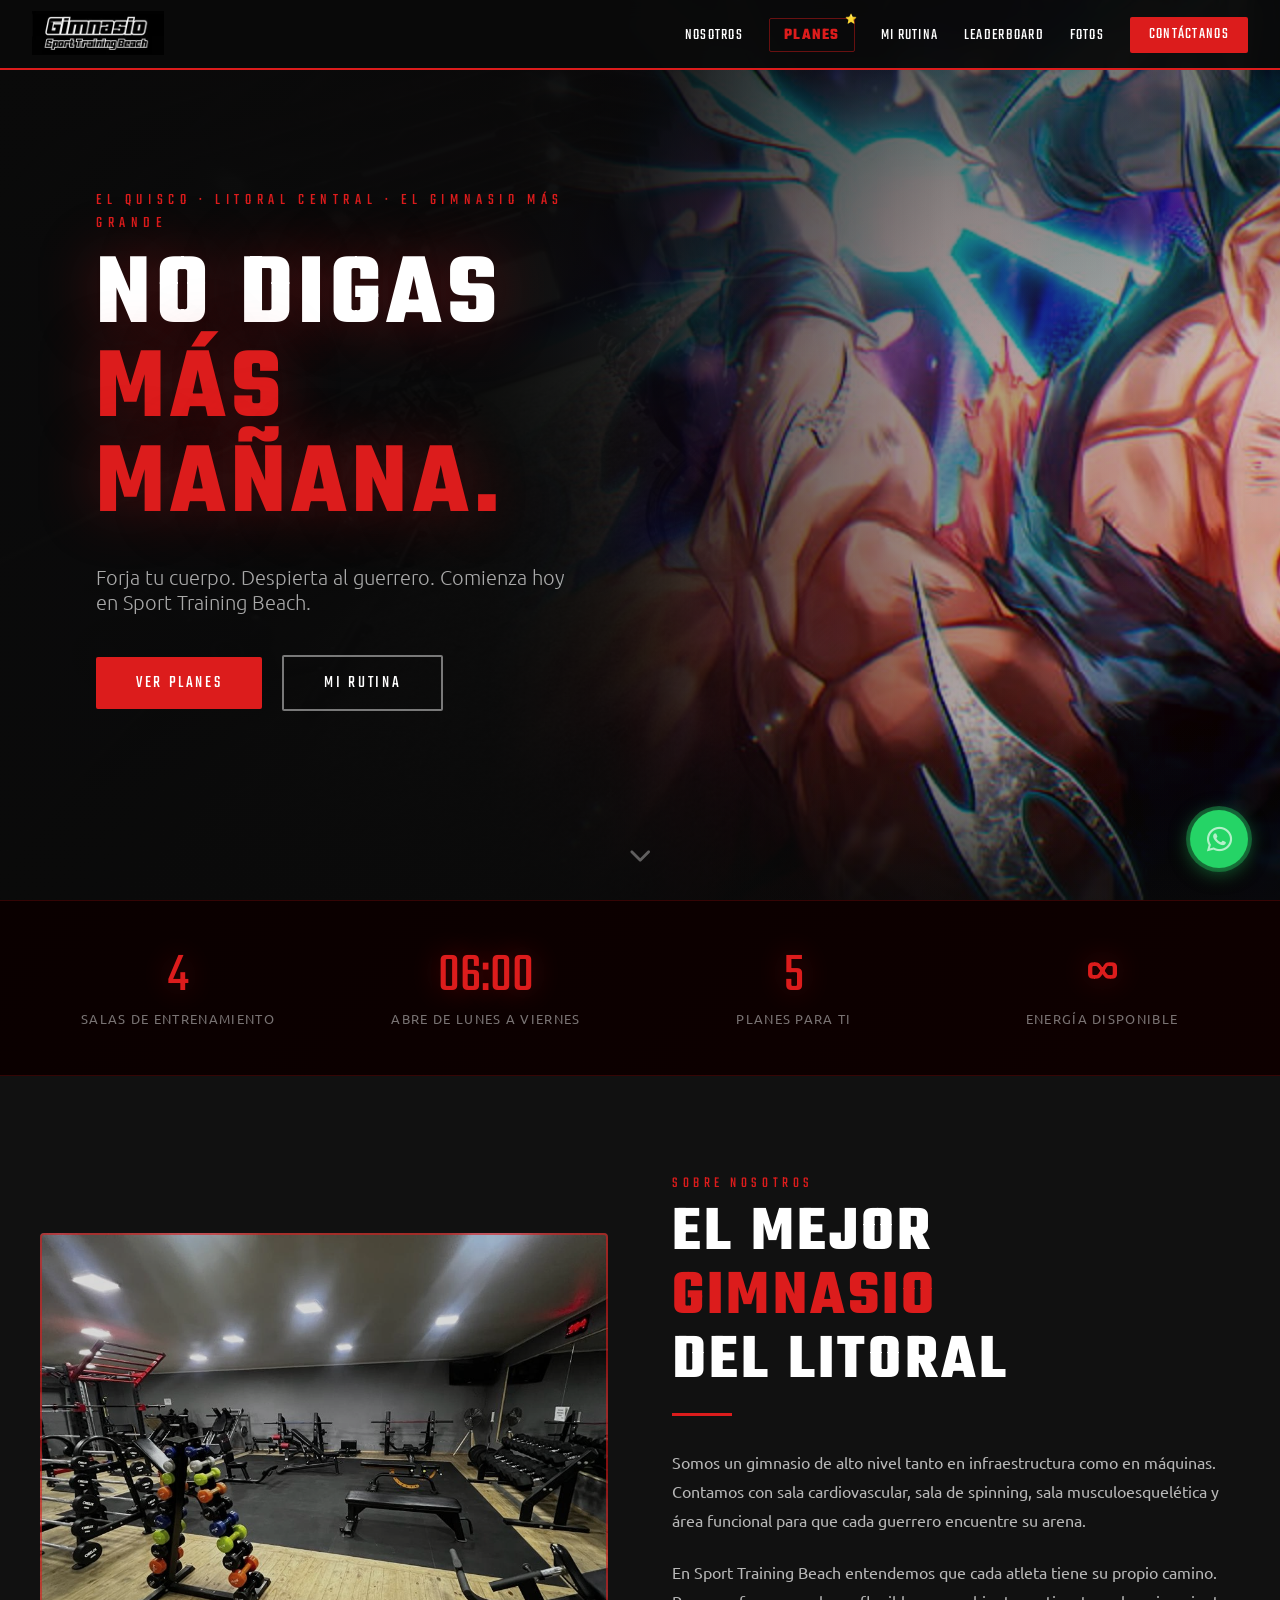
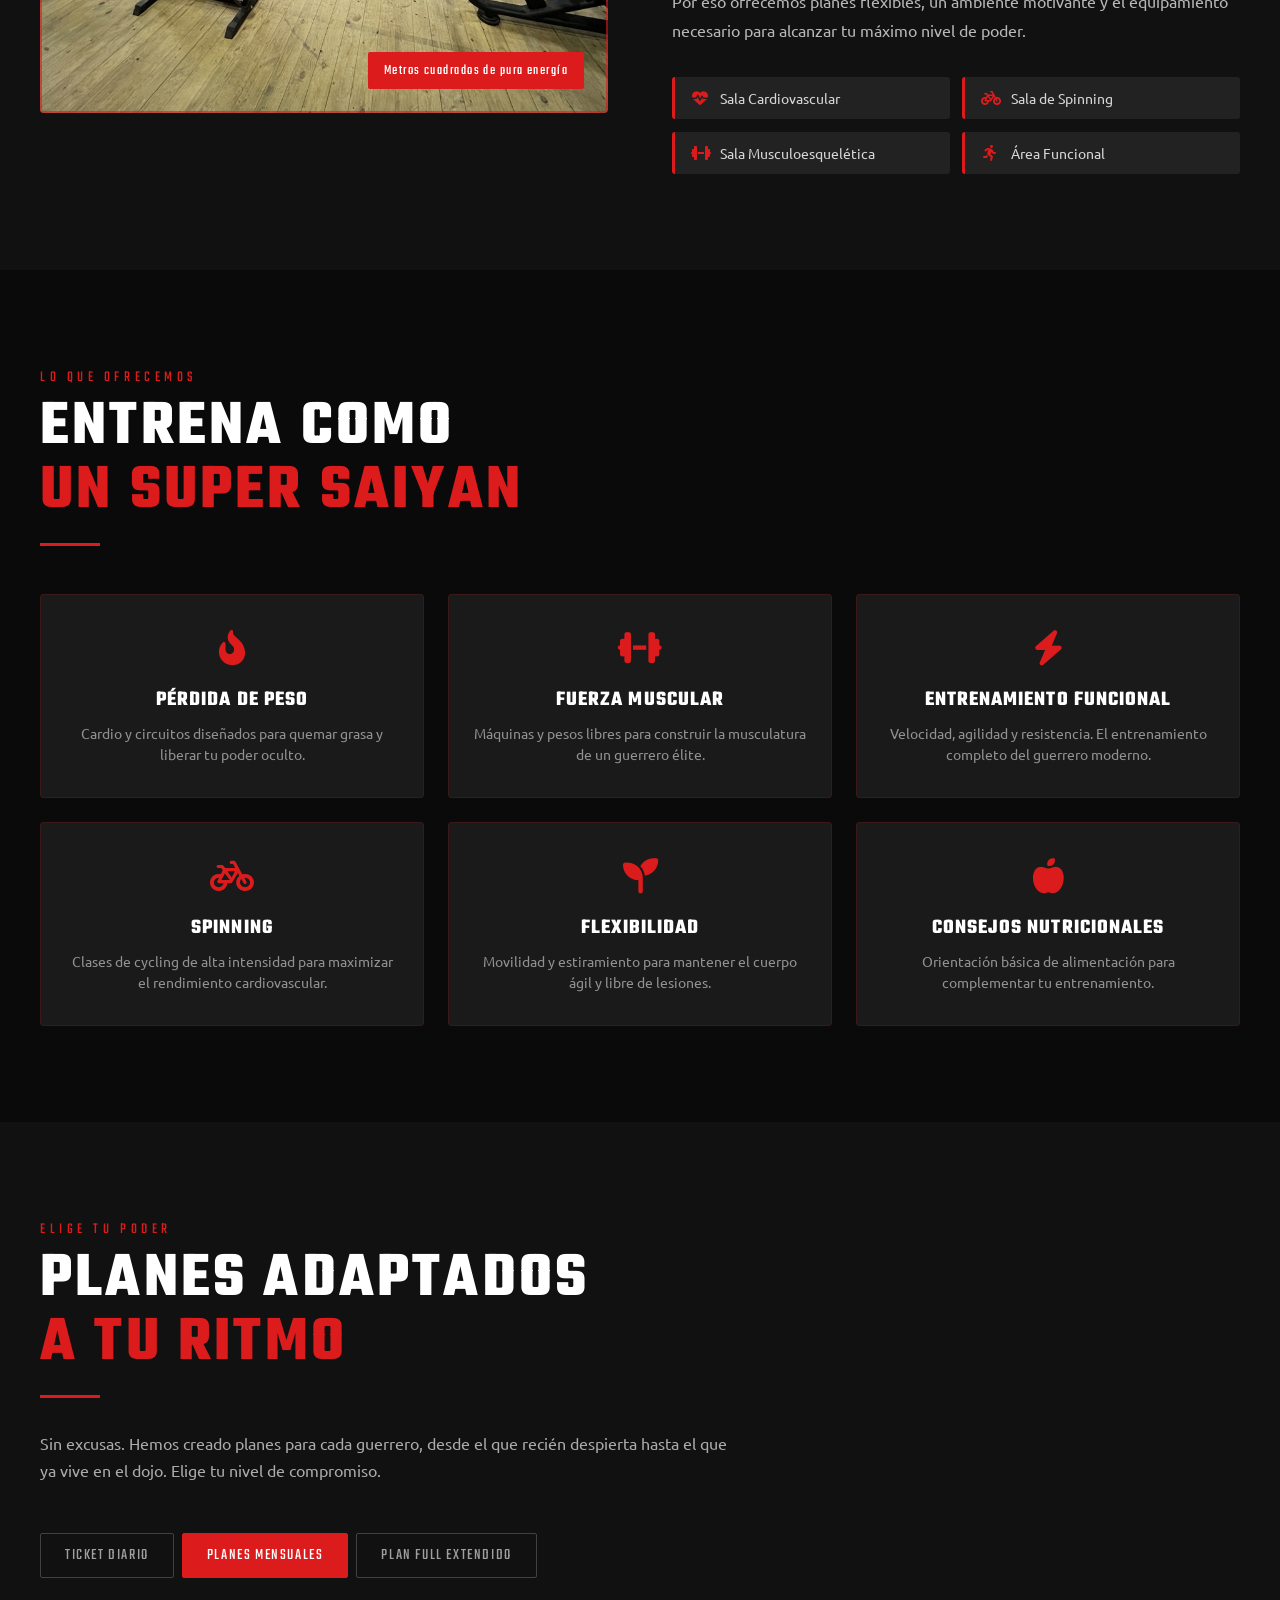
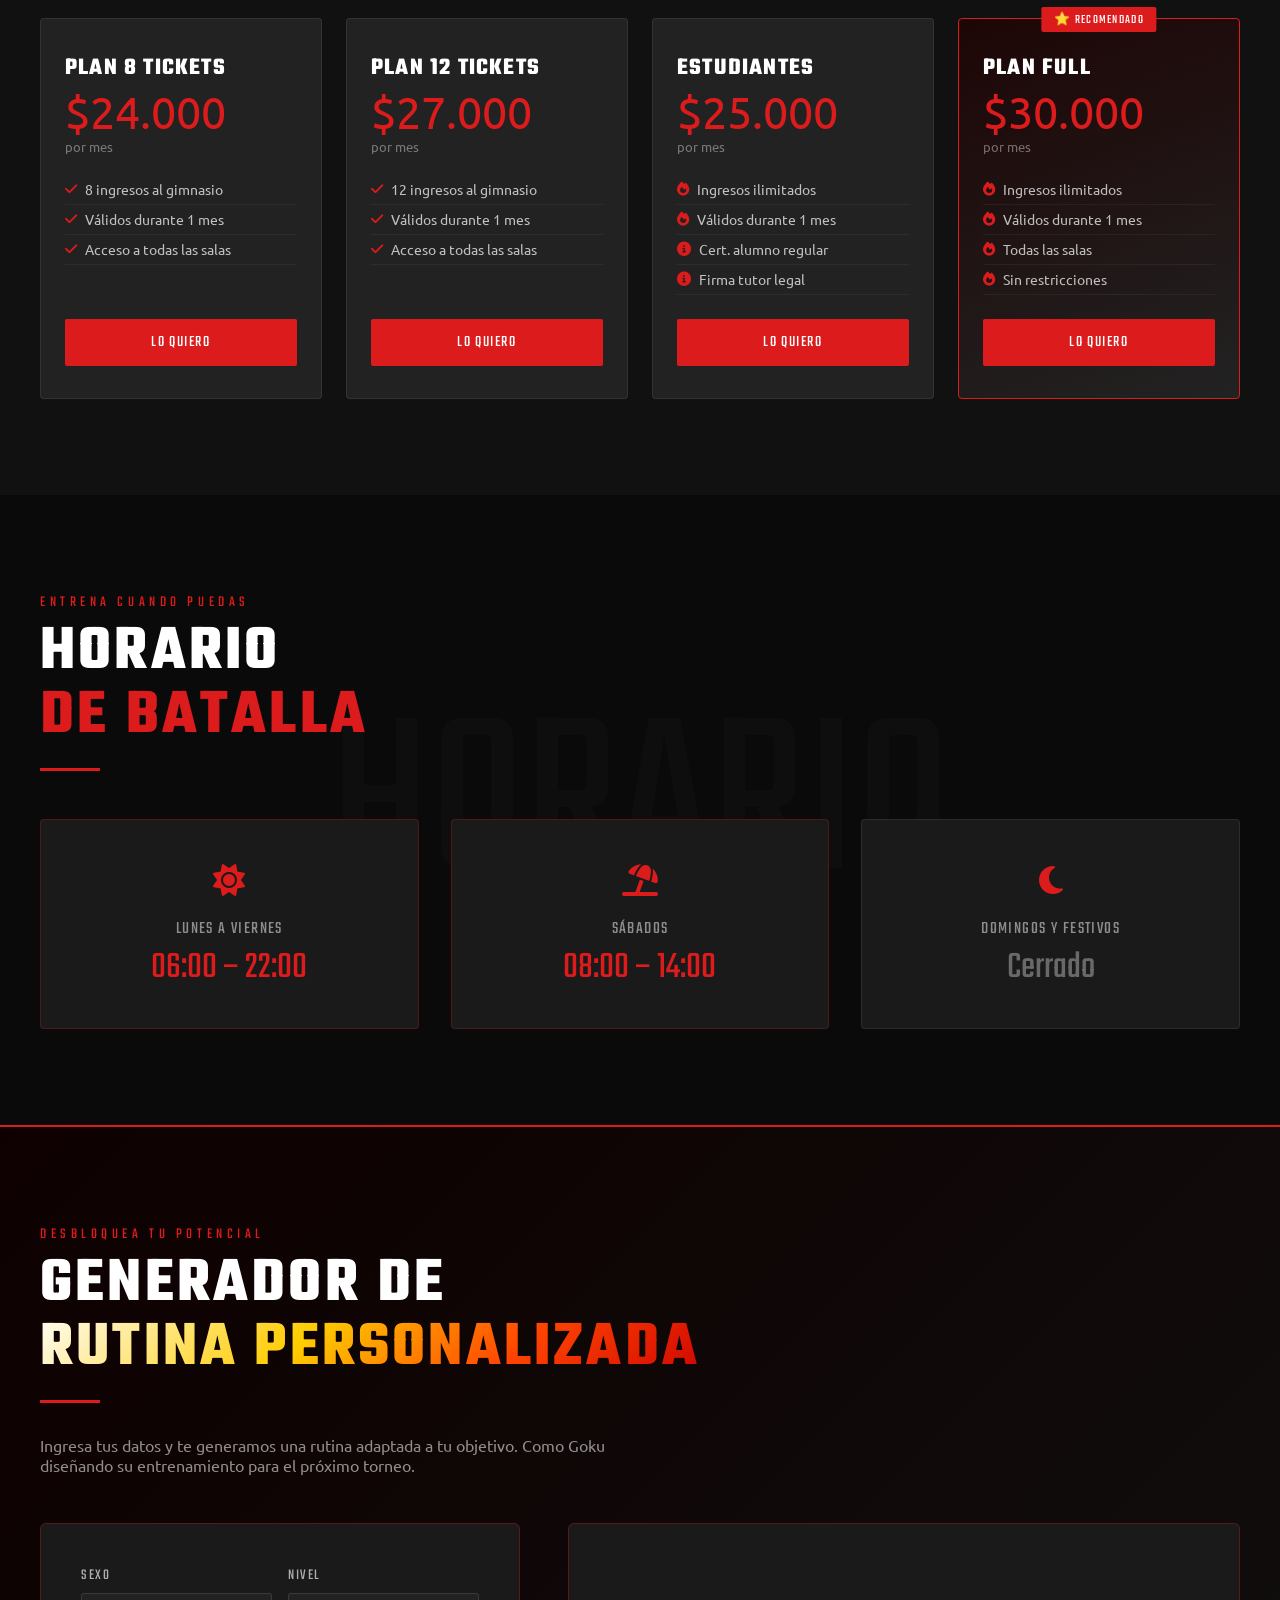
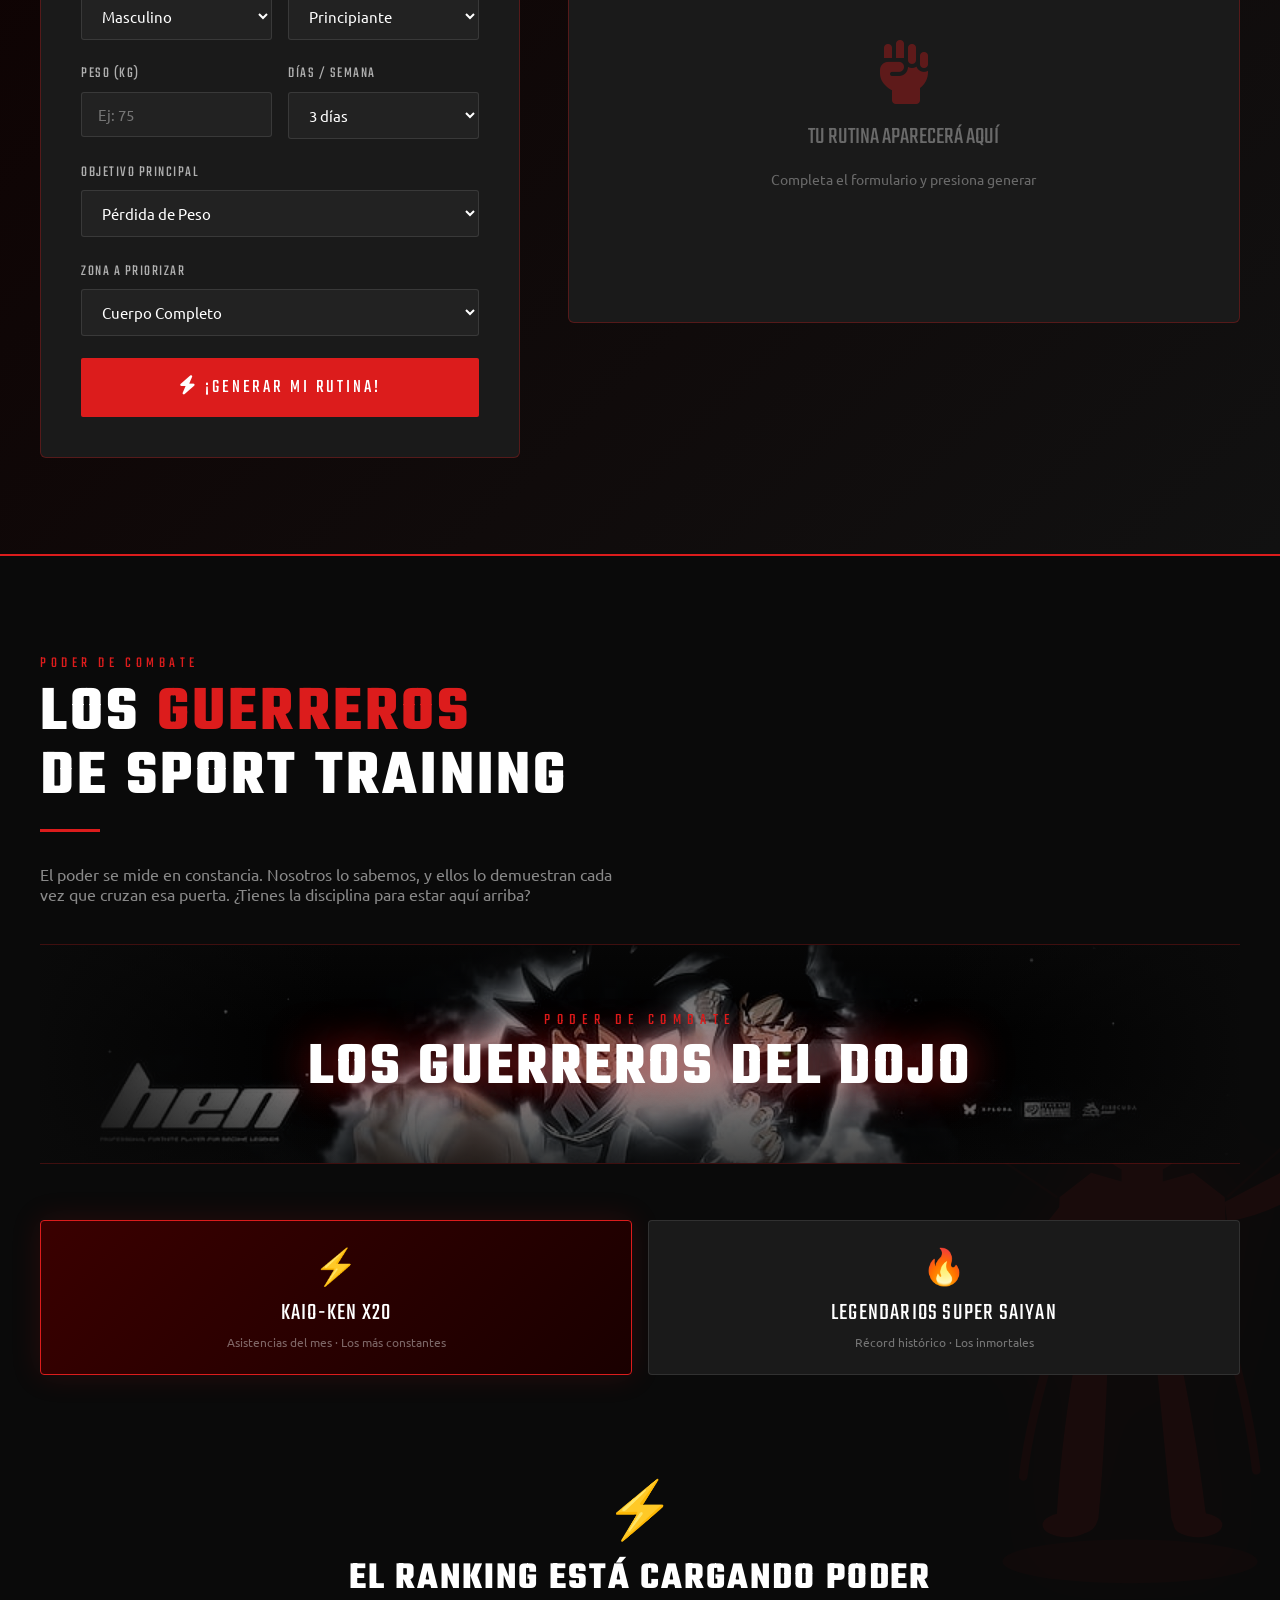
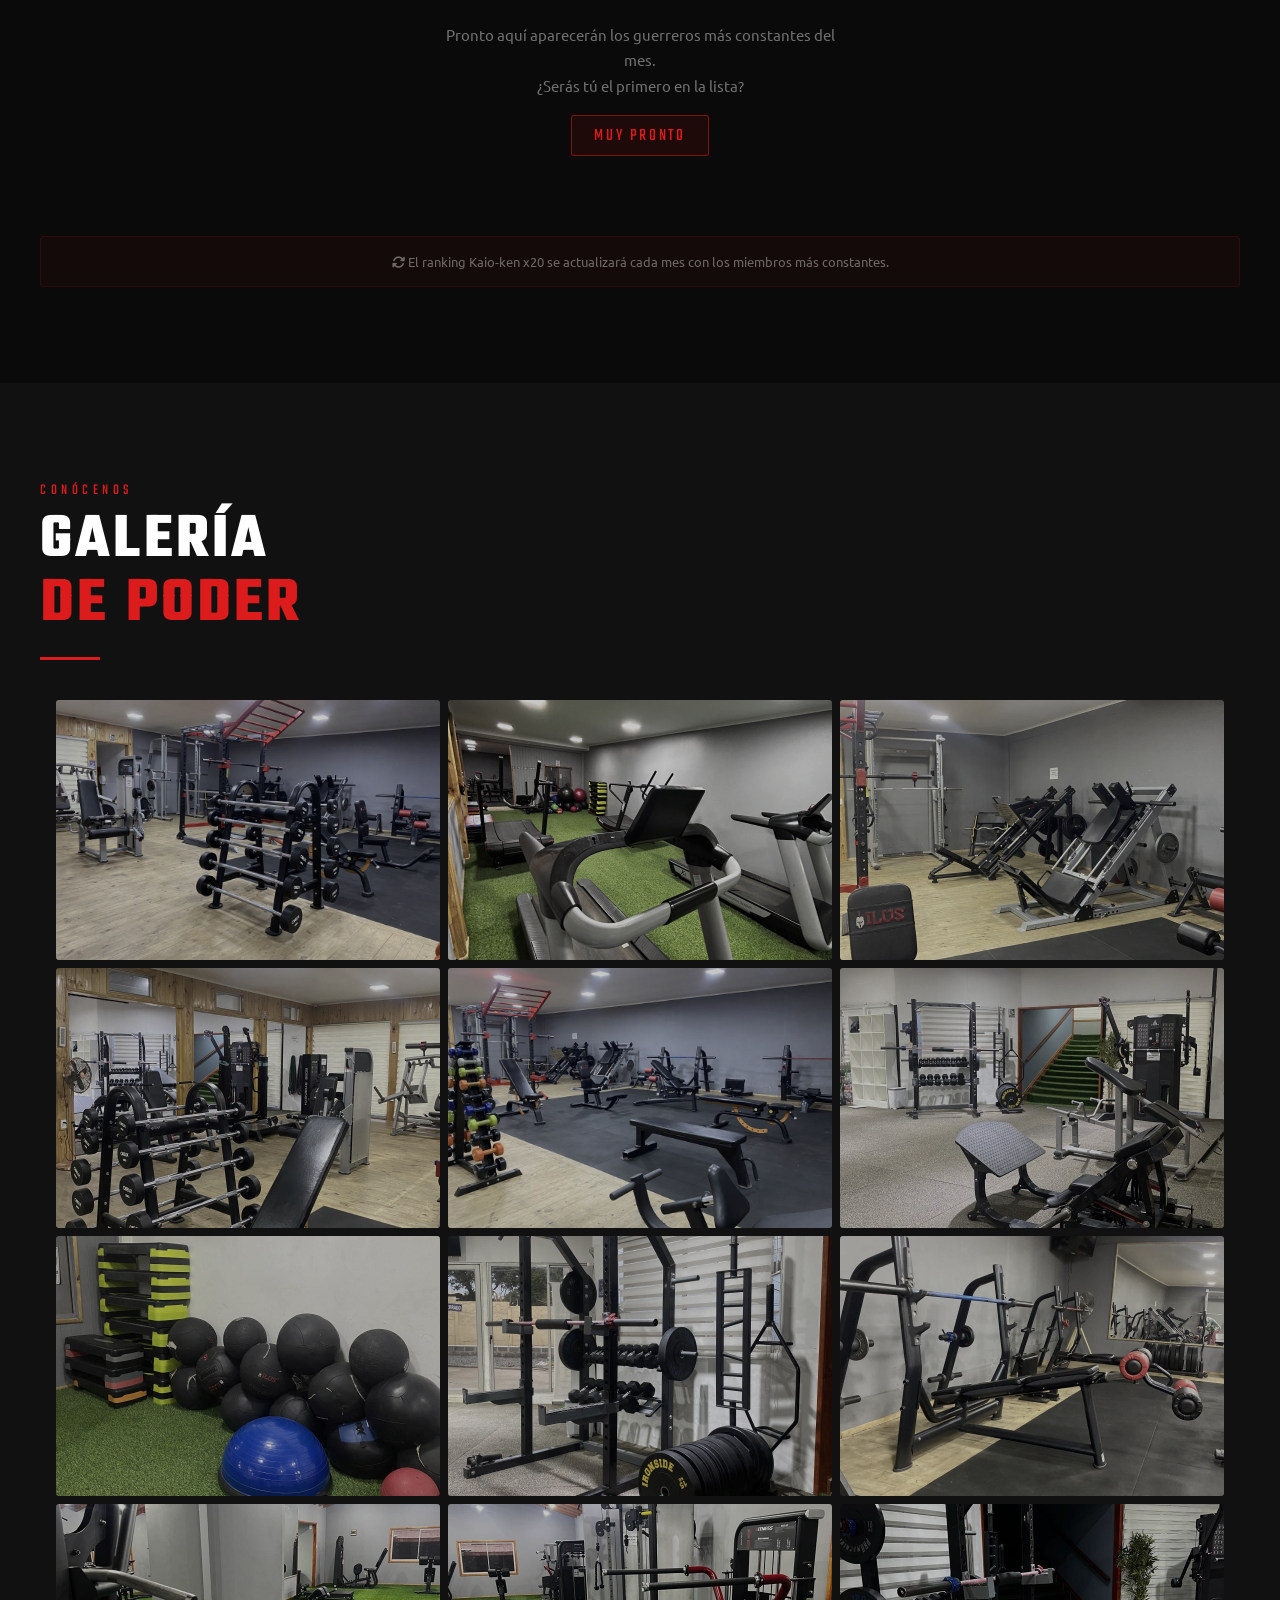
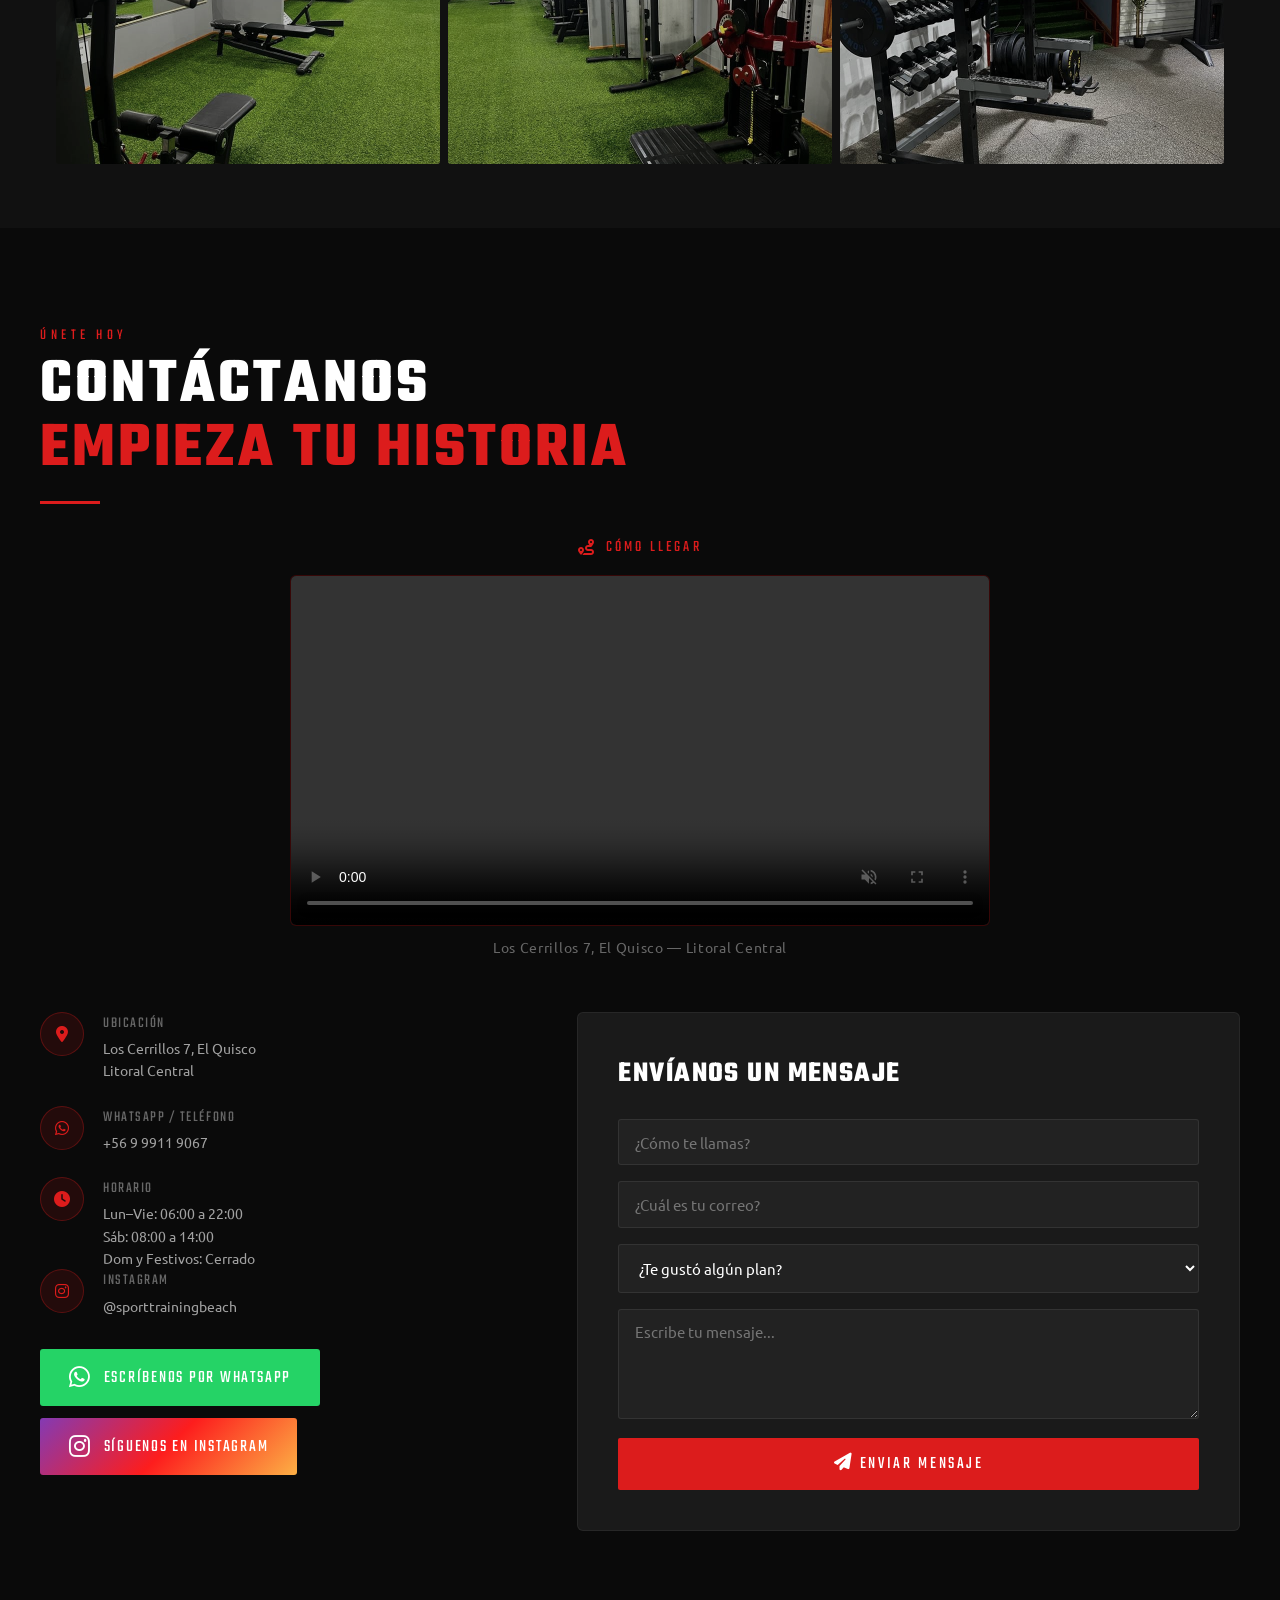
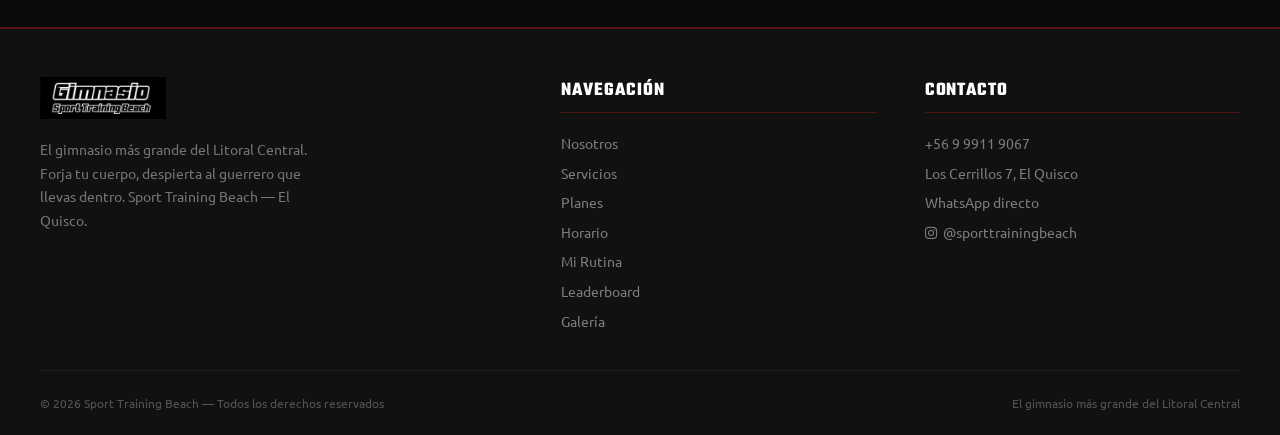
==== index.html @ 29ccce37 "feat: add favicon with circular logo" ====
<!DOCTYPE html>
<html lang="es">
<head>
<meta charset="UTF-8">
<meta name="viewport" content="width=device-width, initial-scale=1.0">
<title>Sport Training Beach – Gimnasio El Quisco</title>
<link rel="icon" type="image/png" href="img/favicon.png">
<link rel="apple-touch-icon" href="img/favicon.png">
<link href="https://fonts.googleapis.com/css2?family=Teko:wght@400;500;600;700&family=Ubuntu:wght@300;400;500;700&display=swap" rel="stylesheet">
<link rel="stylesheet" href="https://cdnjs.cloudflare.com/ajax/libs/font-awesome/6.4.0/css/all.min.css">
<style>
:root {
  --rojo: #dc1c1c;
  --rojo-oscuro: #a00000;
  --rojo-vivo: #ff2200;
  --negro: #0a0a0a;
  --negro2: #111111;
  --negro3: #1a1a1a;
  --gris-oscuro: #222222;
  --blanco: #ffffff;
  --oro: #c8a000;
  --oro-claro: #ffd700;
}

*, *::before, *::after { box-sizing: border-box; margin: 0; padding: 0; }
html { scroll-behavior: smooth; }
body { font-family: 'Ubuntu', sans-serif; background: var(--negro); color: var(--blanco); overflow-x: hidden; }
h1,h2,h3,h4,h5,h6 { font-family: 'Teko', sans-serif; text-transform: uppercase; letter-spacing: 0.05em; }

/* ── NAV ── */
nav {
  position: fixed; top: 0; left: 0; right: 0; z-index: 1000;
  background: rgba(10,10,10,0.95); backdrop-filter: blur(10px);
  border-bottom: 2px solid var(--rojo);
  padding: 0 2rem; display: flex; align-items: center; justify-content: space-between; height: 70px;
}
nav .logo img { height: 44px; }
nav ul { list-style: none; display: flex; gap: 1.6rem; align-items: center; }
nav ul a { color: var(--blanco); text-decoration: none; font-family: 'Teko', sans-serif; font-size: 1rem; letter-spacing: 0.08em; text-transform: uppercase; transition: color 0.2s; }
nav ul a:hover { color: var(--rojo); }
nav .nav-cta { background: var(--rojo); color: #fff !important; padding: 0.4rem 1.2rem; border-radius: 2px; }
nav .nav-cta:hover { background: var(--rojo-oscuro) !important; }
nav .nav-planes {
  color: var(--rojo) !important;
  font-weight: 700;
  border: 1px solid rgba(220,28,28,0.45);
  padding: 0.3rem 0.9rem;
  border-radius: 2px;
  transition: all 0.2s !important;
  position: relative;
}
nav .nav-planes::after {
  content: '⭐';
  font-size: 0.6rem;
  position: absolute;
  top: -6px;
  right: -4px;
}
nav .nav-planes:hover { background: rgba(220,28,28,0.15) !important; border-color: var(--rojo) !important; }
.hamburger { display: none; flex-direction: column; gap: 5px; cursor: pointer; padding: 4px; z-index: 1001; }
.hamburger span { display: block; width: 26px; height: 3px; background: var(--blanco); border-radius: 2px; transition: all 0.3s; }
.hamburger.open span:nth-child(1) { transform: rotate(45deg) translate(5px,5px); }
.hamburger.open span:nth-child(2) { opacity: 0; }
.hamburger.open span:nth-child(3) { transform: rotate(-45deg) translate(5px,-5px); }

/* ── HERO ── */
#hero {
  min-height: 100vh; position: relative;
  display: flex; align-items: center;
  overflow: hidden;
}
.hero-img-bg {
  position: absolute; inset: 0;
  background-image: url('Componentes\ página\ web\ anterior/d951a5c0-609e-45a4-99d6-ec0468f2b0cf-1024x768.jpeg');
  background-size: cover; background-position: center 30%;
  filter: brightness(0.18) saturate(0.4); z-index: 0;
}
.hero-overlay {
  position: absolute; inset: 0;
  background:
    linear-gradient(to right, rgba(10,10,10,0.98) 0%, rgba(10,10,10,0.85) 38%, rgba(10,10,10,0.3) 62%, transparent 100%),
    linear-gradient(to bottom, rgba(10,10,10,0.5) 0%, transparent 40%, transparent 80%, rgba(10,10,10,0.8) 100%);
  z-index: 2;
}

/* Goku Ultra Instinct — lado derecho del hero */
.hero-goku {
  position: absolute;
  right: 0; top: 0;
  width: 62%;
  height: 100%;
  object-fit: cover;
  object-position: 25% center;
  z-index: 1;
  filter: brightness(0.82) saturate(0.9) contrast(1.05);
  -webkit-mask-image: linear-gradient(to right, transparent 0%, rgba(0,0,0,0.15) 15%, rgba(0,0,0,0.7) 38%, black 58%);
  mask-image: linear-gradient(to right, transparent 0%, rgba(0,0,0,0.15) 15%, rgba(0,0,0,0.7) 38%, black 58%);
}

/* Pequeño resplandor rojo sobre Goku */
.hero-goku-glow {
  position: absolute;
  right: 0; top: 0;
  width: 62%; height: 100%;
  z-index: 2;
  background: radial-gradient(ellipse at 75% 50%, rgba(180,0,0,0.18) 0%, transparent 65%);
  pointer-events: none;
}

.hero-content {
  position: relative; z-index: 3;
  padding: 2rem 2rem 2rem 5vw;
  max-width: 580px;
  text-align: left;
}
.hero-eyebrow { font-family: 'Teko',sans-serif; font-size: 1rem; letter-spacing: 0.35em; color: var(--rojo); text-transform: uppercase; display: block; margin-bottom: 1rem; }
.hero-title { font-size: clamp(3.5rem,8vw,8.5rem); line-height: 0.92; font-weight: 700; color: var(--blanco); text-shadow: 0 0 60px rgba(220,28,28,0.35); margin-bottom: 0.3em; }
.hero-title span { color: var(--rojo); display: block; }
.hero-sub { font-size: clamp(1rem,1.8vw,1.25rem); color: rgba(255,255,255,0.65); margin-bottom: 2.5rem; font-weight: 300; max-width: 480px; }
.hero-scroll { position: absolute; bottom: 2rem; left: 50%; transform: translateX(-50%); z-index: 4; color: rgba(255,255,255,0.35); animation: bounce 2s infinite; font-size: 1.4rem; }
@keyframes bounce { 0%,100%{transform:translateX(-50%) translateY(0);} 50%{transform:translateX(-50%) translateY(10px);} }
.ki-aura { animation: ki-pulse 3s ease-in-out infinite; }
@keyframes ki-pulse { 0%,100%{text-shadow:0 0 20px rgba(220,28,28,0.3);} 50%{text-shadow:0 0 60px rgba(220,28,28,0.8),0 0 100px rgba(255,50,0,0.3);} }
.fire-text { background: linear-gradient(135deg,#fff 0%,#ffcc00 40%,#ff4400 70%,#cc0000 100%); -webkit-background-clip:text; -webkit-text-fill-color:transparent; background-clip:text; }

/* ── BUTTONS ── */
.btn { display: inline-block; padding: 0.85rem 2.5rem; font-family: 'Teko',sans-serif; font-size: 1.1rem; letter-spacing: 0.15em; text-transform: uppercase; text-decoration: none; border: none; cursor: pointer; border-radius: 2px; transition: all 0.25s; }
.btn-rojo { background: var(--rojo); color: #fff; }
.btn-rojo:hover { background: var(--rojo-vivo); transform: translateY(-2px); box-shadow: 0 8px 30px rgba(220,28,28,0.45); }
.btn-outline { background: transparent; color: #fff; border: 2px solid rgba(255,255,255,0.45); margin-left: 1rem; }
.btn-outline:hover { border-color: var(--rojo); color: var(--rojo); }

/* ── LAYOUT ── */
section { padding: 6rem 2rem; }
.container { max-width: 1200px; margin: 0 auto; }
.section-label { font-family: 'Teko',sans-serif; font-size: 0.95rem; letter-spacing: 0.3em; color: var(--rojo); text-transform: uppercase; display: block; margin-bottom: 0.5rem; }
.section-title { font-size: clamp(2.5rem,5vw,4rem); line-height: 1; margin-bottom: 1rem; }
.section-divider { width: 60px; height: 3px; background: var(--rojo); margin: 1.2rem 0 2rem; }

/* ── POWER STATS ── */
.power-bar-section { background: linear-gradient(135deg,#0a0000,#0e0000); padding: 3rem 2rem; border-top: 1px solid rgba(220,28,28,0.2); border-bottom: 1px solid rgba(220,28,28,0.2); }
.power-stats { max-width: 1200px; margin: 0 auto; display: grid; grid-template-columns: repeat(4,1fr); gap: 2rem; text-align: center; }
.power-stat-num { font-family: 'Teko',sans-serif; font-size: 3.5rem; color: var(--rojo); line-height: 1; text-shadow: 0 0 30px rgba(220,28,28,0.4); }
.power-stat-label { font-size: 0.82rem; color: rgba(255,255,255,0.45); text-transform: uppercase; letter-spacing: 0.1em; margin-top: 0.3rem; }

/* ── ABOUT ── */
#about { background: var(--negro2); }
.about-grid { display: grid; grid-template-columns: 1fr 1fr; gap: 4rem; align-items: center; }
.about-img { position: relative; border-radius: 4px; overflow: hidden; }
.about-img img { width: 100%; height: 480px; object-fit: cover; display: block; filter: brightness(0.85) saturate(0.8); transition: filter 0.4s; }
.about-img:hover img { filter: brightness(0.95) saturate(1); }
.about-img::before { content:''; position:absolute; inset:0; border:2px solid var(--rojo); border-radius:4px; z-index:1; opacity:0.6; }
.about-badge { position:absolute; bottom:1.5rem; right:1.5rem; background:var(--rojo); color:#fff; font-family:'Teko',sans-serif; font-size:0.9rem; letter-spacing:0.1em; padding:0.5rem 1rem; border-radius:2px; z-index:2; }
.about-text p { color:rgba(255,255,255,0.7); line-height:1.8; font-size:1rem; margin-bottom:1.5rem; }
.features-grid { display:grid; grid-template-columns:1fr 1fr; gap:0.8rem; margin-top:2rem; }
.feature-item { display:flex; align-items:center; gap:0.7rem; padding:0.75rem 1rem; background:var(--gris-oscuro); border-radius:3px; border-left:3px solid var(--rojo); }
.feature-item i { color:var(--rojo); font-size:1rem; width:18px; text-align:center; }
.feature-item span { font-size:0.88rem; color:rgba(255,255,255,0.82); }

/* ── SERVICIOS ── */
#servicios { background: var(--negro); }
.servicios-grid { display:grid; grid-template-columns:repeat(3,1fr); gap:1.5rem; margin-top:3rem; }
.servicio-card { background:var(--negro3); border:1px solid rgba(220,28,28,0.18); border-radius:4px; padding:2rem 1.5rem; text-align:center; transition:all 0.3s; position:relative; overflow:hidden; }
.servicio-card::before { content:''; position:absolute; top:0;left:0;right:0; height:3px; background:var(--rojo); transform:scaleX(0); transition:transform 0.3s; }
.servicio-card:hover { border-color:rgba(220,28,28,0.6); transform:translateY(-4px); box-shadow:0 12px 40px rgba(220,28,28,0.12); }
.servicio-card:hover::before { transform:scaleX(1); }
.servicio-icon { font-size:2.2rem; color:var(--rojo); margin-bottom:1rem; }
.servicio-card h4 { font-size:1.3rem; margin-bottom:0.5rem; }
.servicio-card p { font-size:0.85rem; color:rgba(255,255,255,0.52); line-height:1.55; }

/* ── PLANES ── */
#planes { background: var(--negro2); }
.planes-intro { max-width:700px; color:rgba(255,255,255,0.65); line-height:1.7; margin-bottom:3rem; }
.planes-tabs { display:flex; gap:0.5rem; margin-bottom:2.5rem; flex-wrap:wrap; }
.tab-btn { padding:0.65rem 1.5rem; background:transparent; border:1px solid rgba(255,255,255,0.2); color:rgba(255,255,255,0.6); font-family:'Teko',sans-serif; font-size:1rem; letter-spacing:0.1em; text-transform:uppercase; cursor:pointer; border-radius:2px; transition:all 0.2s; }
.tab-btn.active, .tab-btn:hover { background:var(--rojo); border-color:var(--rojo); color:#fff; }
.planes-panel { display:none; }
.planes-panel.active { display:block; }
.planes-grid { display:grid; grid-template-columns:repeat(auto-fit,minmax(220px,1fr)); gap:1.5rem; }
.plan-card { background:var(--gris-oscuro); border:1px solid rgba(255,255,255,0.08); border-radius:4px; padding:2rem 1.5rem; position:relative; transition:all 0.3s; display:flex; flex-direction:column; }
.plan-card.featured { border-color:var(--rojo); background:linear-gradient(160deg,#1e0606 0%,var(--gris-oscuro) 100%); }
.plan-card:hover { transform:translateY(-4px); box-shadow:0 12px 40px rgba(220,28,28,0.12); }
.plan-badge { position:absolute; top:-12px; left:50%; transform:translateX(-50%); background:var(--rojo); color:#fff; font-family:'Teko',sans-serif; font-size:0.8rem; letter-spacing:0.1em; padding:0.2rem 0.8rem; border-radius:2px; white-space:nowrap; }
.plan-name { font-size:1.5rem; margin-bottom:0.3rem; }
.plan-price { font-size:2.8rem; color:var(--rojo); line-height:1; margin-bottom:0.2rem; }
.plan-period { font-size:0.82rem; color:rgba(255,255,255,0.4); margin-bottom:1.2rem; }
.plan-features { list-style:none; margin-bottom:1.5rem; flex:1; }
.plan-features li { display:flex; align-items:flex-start; gap:0.5rem; font-size:0.88rem; color:rgba(255,255,255,0.72); padding:0.35rem 0; border-bottom:1px solid rgba(255,255,255,0.05); }
.plan-features li i { color:var(--rojo); margin-top:2px; flex-shrink:0; }
.plan-cta { display:block; text-align:center; padding:0.75rem; background:var(--rojo); color:#fff; text-decoration:none; font-family:'Teko',sans-serif; font-size:1rem; letter-spacing:0.1em; text-transform:uppercase; border-radius:2px; transition:background 0.2s; border:none; cursor:pointer; width:100%; }
.plan-cta:hover { background:var(--rojo-vivo); }

/* ticket diario destacado */
.ticket-hero { max-width:480px; margin:0 auto; }
.ticket-hero .plan-price { font-size:4rem; }

/* ── HORARIO ── */
#horario { background:var(--negro); position:relative; overflow:hidden; }
#horario::before { content:'HORARIO'; position:absolute; font-family:'Teko',sans-serif; font-size:15rem; color:rgba(255,255,255,0.02); top:50%; left:50%; transform:translate(-50%,-50%); white-space:nowrap; pointer-events:none; }
.horario-grid { display:grid; grid-template-columns:repeat(3,1fr); gap:2rem; margin-top:3rem; }
.horario-card { background:var(--negro3); border:1px solid rgba(220,28,28,0.25); border-radius:4px; padding:2.5rem 2rem; text-align:center; }
.horario-card.cerrado { opacity:0.5; border-color:rgba(255,255,255,0.08); }
.horario-dia { font-family:'Teko',sans-serif; font-size:1.1rem; color:rgba(255,255,255,0.5); margin-bottom:0.5rem; letter-spacing:0.08em; text-transform:uppercase; }
.horario-tiempo { font-family:'Teko',sans-serif; font-size:2.4rem; color:var(--rojo); line-height:1; }
.horario-card.cerrado .horario-tiempo { color:rgba(255,255,255,0.35); }
.horario-icon { font-size:2rem; color:var(--rojo); margin-bottom:1rem; }

/* ── RUTINAS ── */
#rutinas { background:linear-gradient(135deg,#0e0000 0%,var(--negro2) 100%); border-top:2px solid var(--rojo); border-bottom:2px solid var(--rojo); }
.rutinas-container { display:grid; grid-template-columns:1fr 1.4fr; gap:3rem; align-items:start; }
.rutinas-form-card { background:var(--negro3); border:1px solid rgba(220,28,28,0.3); border-radius:6px; padding:2.5rem; }
.form-group { margin-bottom:1.4rem; }
.form-group label { display:block; font-family:'Teko',sans-serif; font-size:0.95rem; letter-spacing:0.1em; text-transform:uppercase; color:rgba(255,255,255,0.65); margin-bottom:0.45rem; }
.form-group select, .form-group input { width:100%; padding:0.75rem 1rem; background:var(--gris-oscuro); border:1px solid rgba(255,255,255,0.1); border-radius:3px; color:var(--blanco); font-family:'Ubuntu',sans-serif; font-size:0.95rem; outline:none; transition:border-color 0.2s; }
.form-group select:focus, .form-group input:focus { border-color:var(--rojo); }
.form-group select option { background:var(--negro3); }
.form-row { display:grid; grid-template-columns:1fr 1fr; gap:1rem; }
.rutinas-result { background:var(--negro3); border:1px solid rgba(220,28,28,0.3); border-radius:6px; padding:2.5rem; min-height:400px; }
.rutinas-result-placeholder { display:flex; flex-direction:column; align-items:center; justify-content:center; height:100%; min-height:300px; opacity:0.35; text-align:center; gap:1rem; }
.rutinas-result-placeholder i { font-size:4rem; color:var(--rojo); }
.routine-output { display:none; }
.routine-output.visible { display:block; }
.routine-title { font-size:1.8rem; color:var(--rojo); margin:0 0 0.2rem; }
.routine-subtitle { font-size:0.82rem; color:rgba(255,255,255,0.45); margin:0 0 1.5rem; }
.routine-day { margin-bottom:1.5rem; }
.routine-day-title { font-family:'Teko',sans-serif; font-size:1.15rem; color:var(--blanco); background:rgba(220,28,28,0.12); border-left:3px solid var(--rojo); padding:0.5rem 1rem; margin-bottom:0.75rem; letter-spacing:0.05em; }
.exercise-list { list-style:none; display:flex; flex-direction:column; gap:0.4rem; }
.exercise-item { display:grid; grid-template-columns:1fr auto; align-items:center; padding:0.55rem 1rem; background:rgba(255,255,255,0.04); border-radius:3px; font-size:0.88rem; }
.exercise-item .ex-name { color:rgba(255,255,255,0.82); }
.exercise-item .ex-sets { color:var(--rojo); font-family:'Teko',sans-serif; font-size:1rem; }
.routine-tip { margin-top:1.5rem; padding:1rem; background:rgba(220,28,28,0.08); border:1px solid rgba(220,28,28,0.2); border-radius:3px; font-size:0.84rem; color:rgba(255,255,255,0.6); }

/* ── GOKU BLACK BAND ── */
.lb-goku-band {
  width: 100%;
  height: 220px;
  position: relative;
  overflow: hidden;
  margin-bottom: 3.5rem;
  border-top: 1px solid rgba(220,28,28,0.25);
  border-bottom: 1px solid rgba(220,28,28,0.25);
}
.lb-goku-band img {
  width: 100%;
  height: 100%;
  object-fit: cover;
  object-position: center 38%;
  filter: brightness(0.55) saturate(0.5) contrast(1.1);
  display: block;
}
.lb-goku-band::before {
  content: '';
  position: absolute; inset: 0; z-index: 1;
  background:
    linear-gradient(to right, rgba(10,10,10,0.92) 0%, transparent 25%, transparent 75%, rgba(10,10,10,0.92) 100%),
    linear-gradient(to bottom, rgba(10,10,10,0.6) 0%, transparent 40%, transparent 60%, rgba(10,10,10,0.6) 100%);
}
.lb-goku-band-text {
  position: absolute; inset: 0; z-index: 2;
  display: flex; align-items: center; justify-content: center;
  flex-direction: column; text-align: center; gap: 0.4rem;
}
.lb-goku-band-text h3 {
  font-size: clamp(2rem, 5vw, 3.8rem);
  color: var(--blanco);
  text-shadow: 0 0 40px rgba(220,28,28,0.7);
  line-height: 1;
}
.lb-goku-band-text span {
  font-family: 'Teko', sans-serif;
  font-size: 1rem;
  letter-spacing: 0.4em;
  color: var(--rojo);
  text-transform: uppercase;
}
@media (max-width:768px) {
  .lb-goku-band { height: 150px; }
  .lb-goku-band-text h3 { font-size: 1.8rem; }
}

/* ── LEADERBOARD ── */
#leaderboard { background:var(--negro); position:relative; overflow:hidden; }
.saiyan-deco {
  position:absolute; right:-20px; top:50%; transform:translateY(-50%);
  opacity:0.07; pointer-events:none; z-index:0;
  width:340px; filter:drop-shadow(0 0 40px rgba(220,28,28,0.5));
}
.lb-inner { position:relative; z-index:1; }
.lb-tabs { display:grid; grid-template-columns:1fr 1fr; gap:1rem; margin-bottom:3rem; }
.lb-tab { padding:1.5rem; text-align:center; cursor:pointer; border-radius:4px; border:1px solid rgba(255,255,255,0.1); background:var(--negro3); transition:all 0.3s; }
.lb-tab.active { background:linear-gradient(135deg,#3a0000,#1a0000); border-color:var(--rojo); box-shadow:0 0 30px rgba(220,28,28,0.15); }
.lb-tab-icon { font-size:2.2rem; margin-bottom:0.5rem; display:block; }
.lb-tab-title { font-family:'Teko',sans-serif; font-size:1.5rem; text-transform:uppercase; letter-spacing:0.05em; }
.lb-tab-sub { font-size:0.75rem; color:rgba(255,255,255,0.4); margin-top:0.2rem; }
.lb-panel { display:none; }
.lb-panel.active { display:block; }
.lb-list { display:flex; flex-direction:column; gap:0.75rem; }
.lb-entry { display:grid; grid-template-columns:56px 1fr auto; align-items:center; gap:1rem; padding:1.2rem 1.5rem; background:var(--negro3); border:1px solid rgba(255,255,255,0.07); border-radius:4px; transition:all 0.25s; }
.lb-entry:hover { border-color:rgba(220,28,28,0.4); transform:translateX(4px); }
.lb-entry.rank-1 { background:linear-gradient(135deg,#2d0000,#1a0000); border-color:var(--oro); }
.lb-entry.rank-2 { background:linear-gradient(135deg,#1a1a1a,#111); border-color:#888; }
.lb-entry.rank-3 { border-color:#8B4513; }
.lb-rank { font-family:'Teko',sans-serif; font-size:2.2rem; text-align:center; color:rgba(255,255,255,0.25); }
.lb-entry.rank-1 .lb-rank { color:var(--oro-claro); text-shadow:0 0 20px rgba(255,215,0,0.5); }
.lb-entry.rank-2 .lb-rank { color:#ccc; }
.lb-entry.rank-3 .lb-rank { color:#cd7f32; }
.lb-name { font-family:'Teko',sans-serif; font-size:1.4rem; text-transform:uppercase; }
.lb-detail { font-size:0.78rem; color:rgba(255,255,255,0.4); }
.lb-badge { display:inline-flex; align-items:center; gap:0.3rem; background:rgba(220,28,28,0.12); border:1px solid rgba(220,28,28,0.3); border-radius:2px; padding:0.15rem 0.6rem; font-size:0.72rem; color:var(--rojo); font-family:'Teko',sans-serif; letter-spacing:0.05em; margin-top:0.3rem; }
.lb-score { text-align:right; }
.lb-number { font-family:'Teko',sans-serif; font-size:2.4rem; color:var(--rojo); line-height:1; }
.lb-unit { font-size:0.72rem; color:rgba(255,255,255,0.38); }
.lb-note { margin-top:1.5rem; padding:1rem; background:rgba(220,28,28,0.05); border:1px solid rgba(220,28,28,0.12); border-radius:4px; font-size:0.82rem; color:rgba(255,255,255,0.38); text-align:center; }
.lb-coming-soon { text-align:center; padding:3.5rem 2rem; display:flex; flex-direction:column; align-items:center; gap:1rem; }
.lb-cs-icon { font-size:3.5rem; line-height:1; }
.lb-coming-soon h3 { font-family:'Teko',sans-serif; font-size:clamp(1.6rem,3vw,2.4rem); color:var(--blanco); margin:0; }
.lb-coming-soon p { color:rgba(255,255,255,0.42); font-size:0.95rem; line-height:1.7; max-width:420px; margin:0; }
.lb-cs-badge { display:inline-block; padding:0.45rem 1.4rem; border:1px solid rgba(220,28,28,0.5); background:rgba(220,28,28,0.1); color:var(--rojo); font-family:'Teko',sans-serif; font-size:1.1rem; letter-spacing:0.15em; text-transform:uppercase; border-radius:3px; }

/* ── GALERÍA ── */
#galeria { background:var(--negro2); padding-bottom:4rem; }
.gallery-grid {
  display:grid;
  grid-template-columns:repeat(3,1fr);
  gap:0.5rem;
  margin-top:2.5rem;
}
.gallery-item { overflow:hidden; border-radius:3px; cursor:pointer; position:relative; }
.gallery-item img { width:100%; height:260px; object-fit:cover; display:block; transition:transform 0.5s,filter 0.3s; filter:brightness(0.78) saturate(0.7); }
.gallery-item:hover img { transform:scale(1.06); filter:brightness(0.95) saturate(1); }
.gallery-overlay { position:absolute; inset:0; background:linear-gradient(to top,rgba(220,28,28,0.4),transparent); opacity:0; transition:opacity 0.3s; }
.gallery-item:hover .gallery-overlay { opacity:1; }

/* ── CÓMO LLEGAR VIDEO ── */
.como-llegar { text-align:center; margin-bottom:3.5rem; }
.como-llegar-label { display:inline-flex; align-items:center; gap:0.5rem; font-family:'Teko',sans-serif; font-size:1rem; letter-spacing:0.2em; text-transform:uppercase; color:var(--rojo); margin-bottom:1rem; }
.como-llegar-video { width:100%; max-width:700px; border-radius:6px; border:1px solid rgba(220,28,28,0.25); display:block; margin:0 auto 0.75rem; background:#000; }
.como-llegar-text { color:rgba(255,255,255,0.38); font-size:0.85rem; letter-spacing:0.05em; }

/* ── CONTACTO ── */
#contacto { background:var(--negro); }
.contacto-grid { display:grid; grid-template-columns:1fr 1.4fr; gap:4rem; align-items:start; margin-top:3rem; }
.contacto-items { display:flex; flex-direction:column; gap:1.5rem; }
.contacto-item { display:flex; align-items:flex-start; gap:1.2rem; }
.contacto-item-icon { width:44px; height:44px; background:rgba(220,28,28,0.12); border:1px solid rgba(220,28,28,0.3); border-radius:50%; display:flex; align-items:center; justify-content:center; color:var(--rojo); font-size:1rem; flex-shrink:0; }
.contacto-item-text p { color:rgba(255,255,255,0.62); font-size:0.9rem; line-height:1.55; }
.contacto-item-text a { color:rgba(255,255,255,0.62); text-decoration:none; }
.contacto-item-text a:hover { color:var(--rojo); }
.contacto-item-label { font-family:'Teko',sans-serif; font-size:0.95rem; letter-spacing:0.1em; text-transform:uppercase; color:rgba(255,255,255,0.38); margin-bottom:0.2rem; }
.whatsapp-btn { display:inline-flex; align-items:center; gap:0.75rem; margin-top:2rem; padding:1rem 1.8rem; background:#25D366; color:#fff; text-decoration:none; border-radius:3px; font-family:'Teko',sans-serif; font-size:1.1rem; letter-spacing:0.1em; text-transform:uppercase; transition:background 0.2s; }
.whatsapp-btn:hover { background:#128C7E; }
.contacto-form { background:var(--negro3); border:1px solid rgba(255,255,255,0.06); border-radius:6px; padding:2.5rem; }
.contacto-form h3 { font-size:1.8rem; margin-bottom:1.5rem; }
.contacto-form input, .contacto-form select, .contacto-form textarea { width:100%; padding:0.8rem 1rem; background:var(--gris-oscuro); border:1px solid rgba(255,255,255,0.08); border-radius:3px; color:var(--blanco); font-family:'Ubuntu',sans-serif; font-size:0.95rem; outline:none; margin-bottom:1rem; transition:border-color 0.2s; }
.contacto-form select option { background:var(--negro3); }
.contacto-form input:focus, .contacto-form select:focus, .contacto-form textarea:focus { border-color:var(--rojo); }
.contacto-form textarea { resize:vertical; min-height:110px; }

/* ── FOOTER ── */
footer { background:var(--negro2); border-top:2px solid rgba(220,28,28,0.35); padding:3rem 2rem 1.5rem; }
.footer-grid { max-width:1200px; margin:0 auto 2.5rem; display:grid; grid-template-columns:1.5fr 1fr 1fr; gap:3rem; }
.footer-brand img { height:42px; margin-bottom:1rem; }
.footer-brand p { color:rgba(255,255,255,0.42); font-size:0.875rem; line-height:1.7; max-width:280px; }
.footer-col h4 { font-size:1.2rem; margin-bottom:1.2rem; padding-bottom:0.5rem; border-bottom:1px solid rgba(220,28,28,0.3); }
.footer-links { list-style:none; display:flex; flex-direction:column; gap:0.6rem; }
.footer-links a { color:rgba(255,255,255,0.45); text-decoration:none; font-size:0.88rem; transition:color 0.2s; }
.footer-links a:hover { color:var(--rojo); }
.footer-bottom { max-width:1200px; margin:0 auto; padding-top:1.5rem; border-top:1px solid rgba(255,255,255,0.06); display:flex; justify-content:space-between; align-items:center; font-size:0.78rem; color:rgba(255,255,255,0.28); }

/* ── WHATSAPP WIDGET ── */
.wa-float {
  position:fixed; bottom:2rem; right:2rem; z-index:9000;
  display:flex; align-items:center; gap:0;
  text-decoration:none; cursor:pointer;
}
.wa-float-bubble {
  background:#25D366; color:#fff;
  width:58px; height:58px; border-radius:50%;
  display:flex; align-items:center; justify-content:center;
  font-size:1.8rem; box-shadow:0 4px 20px rgba(37,211,102,0.5);
  transition:all 0.3s; position:relative; z-index:1;
}
.wa-float:hover .wa-float-bubble { background:#128C7E; transform:scale(1.1); box-shadow:0 8px 30px rgba(37,211,102,0.65); }
.wa-float-label {
  background:#25D366; color:#fff;
  padding:0.5rem 1rem 0.5rem 1.5rem; border-radius:30px 0 0 30px;
  font-family:'Ubuntu',sans-serif; font-size:0.85rem; font-weight:500;
  white-space:nowrap; transform:translateX(10px);
  max-width:0; overflow:hidden; opacity:0;
  transition:all 0.35s ease; pointer-events:none;
}
.wa-float:hover .wa-float-label { max-width:180px; opacity:1; transform:translateX(0); }
.wa-pulse { position:absolute; inset:-4px; border-radius:50%; background:rgba(37,211,102,0.35); animation:wa-ring 2s ease-out infinite; }
@keyframes wa-ring { 0%{transform:scale(1);opacity:0.6;} 100%{transform:scale(1.6);opacity:0;} }

/* ── LIGHTBOX ── */
.lightbox { display:none; position:fixed; inset:0; background:rgba(0,0,0,0.96); z-index:9999; align-items:center; justify-content:center; padding:2rem; }
.lightbox.open { display:flex; }
.lightbox img { max-width:90vw; max-height:90vh; object-fit:contain; border-radius:4px; }
.lightbox-close { position:absolute; top:1.5rem; right:2rem; font-size:2.5rem; color:rgba(255,255,255,0.55); cursor:pointer; background:none; border:none; transition:color 0.2s; }
.lightbox-close:hover { color:var(--rojo); }

/* ── FADE IN ── */
.fade-in { opacity:0; transform:translateY(28px); transition:opacity 0.6s ease,transform 0.6s ease; }
.fade-in.visible { opacity:1; transform:translateY(0); }

/* ── SCROLLBAR ── */
::-webkit-scrollbar { width:6px; }
::-webkit-scrollbar-track { background:var(--negro); }
::-webkit-scrollbar-thumb { background:var(--rojo-oscuro); border-radius:3px; }

/* ── RESPONSIVE ── */
@media (max-width:1024px) {
  .power-stats { grid-template-columns:repeat(2,1fr); }
  .servicios-grid { grid-template-columns:repeat(2,1fr); }
  .gallery-grid { grid-template-columns:repeat(2,1fr); }
  .footer-grid { grid-template-columns:1fr 1fr; }
  .footer-brand { grid-column:span 2; }
  .hero-goku { width: 55%; }
  .hero-content { max-width: 500px; }
}
@media (max-width:768px) {
  nav ul { display:none; position:fixed; inset:70px 0 0 0; background:rgba(10,10,10,0.98); flex-direction:column; padding:2.5rem 2rem; gap:1.5rem; z-index:999; border-top:1px solid rgba(220,28,28,0.3); }
  nav ul.open { display:flex; }
  nav ul a { font-size:1.4rem; }
  .hamburger { display:flex; }
  section { padding:4rem 1.5rem; }
  /* Hero Goku mobile: ocupa todo el fondo, muy opaco */
  .hero-goku {
    width: 100%;
    height: 100%;
    object-position: 70% center;
    filter: brightness(0.28) saturate(0.5) contrast(1.05);
    -webkit-mask-image: none;
    mask-image: none;
  }
  .hero-goku-glow { display: none; }
  .hero-overlay {
    background: linear-gradient(to bottom, rgba(10,10,10,0.55) 0%, rgba(10,10,10,0.45) 50%, rgba(10,10,10,0.85) 100%);
  }
  .hero-content { text-align: center; padding: 2rem; max-width: 100%; }
  .about-grid { grid-template-columns:1fr; gap:2rem; }
  .about-img img { height:320px; }
  .features-grid { grid-template-columns:1fr; }
  .horario-grid { grid-template-columns:1fr; gap:1rem; }
  .rutinas-container { grid-template-columns:1fr; }
  .form-row { grid-template-columns:1fr; }
  .lb-tabs { grid-template-columns:1fr; }
  .contacto-grid { grid-template-columns:1fr; gap:2.5rem; }
  .footer-grid { grid-template-columns:1fr; gap:2rem; }
  .footer-brand { grid-column:auto; }
  .footer-bottom { flex-direction:column; gap:0.4rem; text-align:center; }
  .saiyan-deco { width:200px; opacity:0.05; right:-30px; }
  .planes-grid { grid-template-columns:1fr 1fr; }
  .hero-title { font-size:3.5rem; }
}
@media (max-width:520px) {
  .servicios-grid { grid-template-columns:1fr; }
  .gallery-grid { grid-template-columns:1fr 1fr; }
  .gallery-item img { height:160px; }
  .planes-grid { grid-template-columns:1fr; }
  .power-stats { grid-template-columns:1fr 1fr; }
  .hero-title { font-size:2.8rem; }
  .btn-outline { margin-left:0; margin-top:0.8rem; }
  .wa-float-label { display:none; }
  .wa-float-bubble { width:52px; height:52px; font-size:1.6rem; }
}
</style>
</head>
<body>

<!-- NAV -->
<nav id="navbar">
  <div class="logo">
    <img src="Componentes página web anterior/cropped-logogimnasiosport-300x100.jpg" alt="Sport Training Beach">
  </div>
  <ul id="nav-menu">
    <li><a href="#about" onclick="closeMenu()">Nosotros</a></li>
    <li><a href="#planes" class="nav-planes" onclick="closeMenu()">Planes</a></li>
    <li><a href="#rutinas" onclick="closeMenu()">Mi Rutina</a></li>
    <li><a href="#leaderboard" onclick="closeMenu()">Leaderboard</a></li>
    <li><a href="#galeria" onclick="closeMenu()">Fotos</a></li>
    <li><a href="#contacto" class="nav-cta" onclick="closeMenu()">Contáctanos</a></li>
  </ul>
  <div class="hamburger" id="hamburger" onclick="toggleMenu()">
    <span></span><span></span><span></span>
  </div>
</nav>

<!-- HERO -->
<section id="hero">
  <div class="hero-img-bg"></div>
  <img class="hero-goku" src="img/goku-ultra.jpg" alt="Goku Ultra Instinct">
  <div class="hero-goku-glow"></div>
  <div class="hero-overlay"></div>
  <div class="hero-content">
    <span class="hero-eyebrow">El Quisco · Litoral Central · El Gimnasio Más Grande</span>
    <h1 class="hero-title ki-aura">No digas<span>más mañana.</span></h1>
    <p class="hero-sub">Forja tu cuerpo. Despierta al guerrero. Comienza hoy en Sport Training Beach.</p>
    <div>
      <a href="#planes" class="btn btn-rojo">Ver Planes</a>
      <a href="#rutinas" class="btn btn-outline">Mi Rutina</a>
    </div>
  </div>
  <div class="hero-scroll"><i class="fas fa-chevron-down"></i></div>
</section>

<!-- STATS -->
<div class="power-bar-section">
  <div class="power-stats">
    <div class="fade-in"><div class="power-stat-num">4</div><div class="power-stat-label">Salas de Entrenamiento</div></div>
    <div class="fade-in"><div class="power-stat-num">06:00</div><div class="power-stat-label">Abre de Lunes a Viernes</div></div>
    <div class="fade-in"><div class="power-stat-num">5</div><div class="power-stat-label">Planes para ti</div></div>
    <div class="fade-in"><div class="power-stat-num">∞</div><div class="power-stat-label">Energía Disponible</div></div>
  </div>
</div>

<!-- ABOUT -->
<section id="about">
  <div class="container">
    <div class="about-grid fade-in">
      <div class="about-img">
        <img src="Componentes página web anterior/4e02c83b-d221-4ddd-a07b-349fa19191ba.jpeg" alt="Gimnasio Sport Training Beach">
        <div class="about-badge">Metros cuadrados de pura energía</div>
      </div>
      <div class="about-text">
        <span class="section-label">Sobre Nosotros</span>
        <h2 class="section-title">El mejor<br><span style="color:var(--rojo)">Gimnasio</span><br>del Litoral</h2>
        <div class="section-divider"></div>
        <p>Somos un gimnasio de alto nivel tanto en infraestructura como en máquinas. Contamos con sala cardiovascular, sala de spinning, sala musculoesquelética y área funcional para que cada guerrero encuentre su arena.</p>
        <p>En Sport Training Beach entendemos que cada atleta tiene su propio camino. Por eso ofrecemos planes flexibles, un ambiente motivante y el equipamiento necesario para alcanzar tu máximo nivel de poder.</p>
        <div class="features-grid">
          <div class="feature-item"><i class="fas fa-heartbeat"></i><span>Sala Cardiovascular</span></div>
          <div class="feature-item"><i class="fas fa-bicycle"></i><span>Sala de Spinning</span></div>
          <div class="feature-item"><i class="fas fa-dumbbell"></i><span>Sala Musculoesquelética</span></div>
          <div class="feature-item"><i class="fas fa-running"></i><span>Área Funcional</span></div>
        </div>
      </div>
    </div>
  </div>
</section>

<!-- SERVICIOS -->
<section id="servicios">
  <div class="container">
    <span class="section-label fade-in">Lo que ofrecemos</span>
    <h2 class="section-title fade-in">Entrena como<br><span style="color:var(--rojo)">un Super Saiyan</span></h2>
    <div class="section-divider fade-in"></div>
    <div class="servicios-grid">
      <div class="servicio-card fade-in">
        <div class="servicio-icon"><i class="fas fa-fire-alt"></i></div>
        <h4>Pérdida de Peso</h4>
        <p>Cardio y circuitos diseñados para quemar grasa y liberar tu poder oculto.</p>
      </div>
      <div class="servicio-card fade-in">
        <div class="servicio-icon"><i class="fas fa-dumbbell"></i></div>
        <h4>Fuerza Muscular</h4>
        <p>Máquinas y pesos libres para construir la musculatura de un guerrero élite.</p>
      </div>
      <div class="servicio-card fade-in">
        <div class="servicio-icon"><i class="fas fa-bolt"></i></div>
        <h4>Entrenamiento Funcional</h4>
        <p>Velocidad, agilidad y resistencia. El entrenamiento completo del guerrero moderno.</p>
      </div>
      <div class="servicio-card fade-in">
        <div class="servicio-icon"><i class="fas fa-bicycle"></i></div>
        <h4>Spinning</h4>
        <p>Clases de cycling de alta intensidad para maximizar el rendimiento cardiovascular.</p>
      </div>
      <div class="servicio-card fade-in">
        <div class="servicio-icon"><i class="fas fa-seedling"></i></div>
        <h4>Flexibilidad</h4>
        <p>Movilidad y estiramiento para mantener el cuerpo ágil y libre de lesiones.</p>
      </div>
      <div class="servicio-card fade-in">
        <div class="servicio-icon"><i class="fas fa-apple-alt"></i></div>
        <h4>Consejos Nutricionales</h4>
        <p>Orientación básica de alimentación para complementar tu entrenamiento.</p>
      </div>
    </div>
  </div>
</section>

<!-- PLANES -->
<section id="planes">
  <div class="container">
    <span class="section-label fade-in">Elige tu poder</span>
    <h2 class="section-title fade-in">Planes adaptados<br><span style="color:var(--rojo)">a tu ritmo</span></h2>
    <div class="section-divider fade-in"></div>
    <p class="planes-intro fade-in">Sin excusas. Hemos creado planes para cada guerrero, desde el que recién despierta hasta el que ya vive en el dojo. Elige tu nivel de compromiso.</p>

    <div class="planes-tabs fade-in">
      <button class="tab-btn" onclick="switchTab('diario',this)">Ticket Diario</button>
      <button class="tab-btn active" onclick="switchTab('mensual',this)">Planes Mensuales</button>
      <button class="tab-btn" onclick="switchTab('full',this)">Plan Full Extendido</button>
    </div>

    <!-- TAB: TICKET DIARIO -->
    <div id="tab-diario" class="planes-panel">
      <div style="max-width:440px;margin:0 auto;">
        <div class="plan-card featured ticket-hero" style="text-align:center;">
          <div class="plan-badge">PASE DEL DÍA</div>
          <h3 class="plan-name" style="font-size:2rem;margin-top:1rem;">Ticket Diario</h3>
          <div class="plan-price">$5.000</div>
          <div class="plan-period">por sesión · sin compromiso</div>
          <ul class="plan-features" style="text-align:left;">
            <li><i class="fas fa-check"></i>1 ingreso al gimnasio</li>
            <li><i class="fas fa-check"></i>Acceso a todas las salas</li>
            <li><i class="fas fa-check"></i>Sin mensualidad</li>
          </ul>
          <a href="https://wa.me/56999119067" class="plan-cta" target="_blank">Lo quiero</a>
          <p style="margin-top:1rem;font-size:0.8rem;color:rgba(255,255,255,0.35);">Ideal para visitantes o para probar antes de suscribirte</p>
        </div>
      </div>
    </div>

    <!-- TAB: MENSUALES -->
    <div id="tab-mensual" class="planes-panel active">
      <div class="planes-grid">
        <div class="plan-card fade-in">
          <h3 class="plan-name">Plan 8 Tickets</h3>
          <div class="plan-price">$24.000</div>
          <div class="plan-period">por mes</div>
          <ul class="plan-features">
            <li><i class="fas fa-check"></i>8 ingresos al gimnasio</li>
            <li><i class="fas fa-check"></i>Válidos durante 1 mes</li>
            <li><i class="fas fa-check"></i>Acceso a todas las salas</li>
          </ul>
          <a href="https://wa.me/56999119067" class="plan-cta" target="_blank">Lo quiero</a>
        </div>
        <div class="plan-card fade-in">
          <h3 class="plan-name">Plan 12 Tickets</h3>
          <div class="plan-price">$27.000</div>
          <div class="plan-period">por mes</div>
          <ul class="plan-features">
            <li><i class="fas fa-check"></i>12 ingresos al gimnasio</li>
            <li><i class="fas fa-check"></i>Válidos durante 1 mes</li>
            <li><i class="fas fa-check"></i>Acceso a todas las salas</li>
          </ul>
          <a href="https://wa.me/56999119067" class="plan-cta" target="_blank">Lo quiero</a>
        </div>
        <div class="plan-card fade-in">
          <h3 class="plan-name">Estudiantes</h3>
          <div class="plan-price">$25.000</div>
          <div class="plan-period">por mes</div>
          <ul class="plan-features">
            <li><i class="fas fa-fire"></i>Ingresos ilimitados</li>
            <li><i class="fas fa-fire"></i>Válidos durante 1 mes</li>
            <li><i class="fas fa-info-circle"></i>Cert. alumno regular</li>
            <li><i class="fas fa-info-circle"></i>Firma tutor legal</li>
          </ul>
          <a href="https://wa.me/56999119067" class="plan-cta" target="_blank">Lo quiero</a>
        </div>
        <div class="plan-card featured fade-in">
          <div class="plan-badge">⭐ RECOMENDADO</div>
          <h3 class="plan-name">Plan Full</h3>
          <div class="plan-price">$30.000</div>
          <div class="plan-period">por mes</div>
          <ul class="plan-features">
            <li><i class="fas fa-fire"></i>Ingresos ilimitados</li>
            <li><i class="fas fa-fire"></i>Válidos durante 1 mes</li>
            <li><i class="fas fa-fire"></i>Todas las salas</li>
            <li><i class="fas fa-fire"></i>Sin restricciones</li>
          </ul>
          <a href="https://wa.me/56999119067" class="plan-cta" target="_blank">Lo quiero</a>
        </div>
      </div>
    </div>

    <!-- TAB: PLAN FULL EXTENDIDO -->
    <div id="tab-full" class="planes-panel">
      <div class="planes-grid" style="max-width:860px;">
        <div class="plan-card fade-in">
          <h3 class="plan-name">3 Meses</h3>
          <div class="plan-price">$84.000</div>
          <div class="plan-period">pago único</div>
          <ul class="plan-features">
            <li><i class="fas fa-fire"></i>Uso ilimitado en días</li>
            <li><i class="fas fa-snowflake"></i>1 semana congelamiento</li>
          </ul>
          <a href="https://wa.me/56999119067" class="plan-cta" target="_blank">Lo quiero</a>
        </div>
        <div class="plan-card featured fade-in">
          <div class="plan-badge">MÁS POPULAR</div>
          <h3 class="plan-name">6 Meses</h3>
          <div class="plan-price">$170.000</div>
          <div class="plan-period">pago único</div>
          <ul class="plan-features">
            <li><i class="fas fa-fire"></i>Uso ilimitado en días</li>
            <li><i class="fas fa-snowflake"></i>14 días congelamiento</li>
          </ul>
          <a href="https://wa.me/56999119067" class="plan-cta" target="_blank">Lo quiero</a>
        </div>
        <div class="plan-card fade-in">
          <h3 class="plan-name">12 Meses</h3>
          <div class="plan-price">$300.000</div>
          <div class="plan-period">pago único</div>
          <ul class="plan-features">
            <li><i class="fas fa-fire"></i>Uso ilimitado en días</li>
            <li><i class="fas fa-snowflake"></i>30 días congelamiento</li>
          </ul>
          <a href="https://wa.me/56999119067" class="plan-cta" target="_blank">Lo quiero</a>
        </div>
      </div>
    </div>
  </div>
</section>

<!-- HORARIO -->
<section id="horario">
  <div class="container">
    <span class="section-label fade-in">Entrena cuando puedas</span>
    <h2 class="section-title fade-in">Horario<br><span style="color:var(--rojo)">de Batalla</span></h2>
    <div class="section-divider fade-in"></div>
    <div class="horario-grid">
      <div class="horario-card fade-in">
        <div class="horario-icon"><i class="fas fa-sun"></i></div>
        <div class="horario-dia">Lunes a Viernes</div>
        <div class="horario-tiempo">06:00 – 22:00</div>
      </div>
      <div class="horario-card fade-in">
        <div class="horario-icon"><i class="fas fa-umbrella-beach"></i></div>
        <div class="horario-dia">Sábados</div>
        <div class="horario-tiempo">08:00 – 14:00</div>
      </div>
      <div class="horario-card cerrado fade-in">
        <div class="horario-icon"><i class="fas fa-moon"></i></div>
        <div class="horario-dia">Domingos y Festivos</div>
        <div class="horario-tiempo">Cerrado</div>
      </div>
    </div>
  </div>
</section>

<!-- GENERADOR DE RUTINAS -->
<section id="rutinas">
  <div class="container">
    <span class="section-label fade-in">Desbloquea tu potencial</span>
    <h2 class="section-title fade-in">Generador de<br><span class="fire-text">Rutina Personalizada</span></h2>
    <div class="section-divider fade-in"></div>
    <p style="color:rgba(255,255,255,0.55);max-width:600px;margin-bottom:3rem;" class="fade-in">Ingresa tus datos y te generamos una rutina adaptada a tu objetivo. Como Goku diseñando su entrenamiento para el próximo torneo.</p>
    <div class="rutinas-container">
      <div class="rutinas-form-card fade-in">
        <div class="form-row">
          <div class="form-group">
            <label>Sexo</label>
            <select id="rt-sexo"><option value="masculino">Masculino</option><option value="femenino">Femenino</option></select>
          </div>
          <div class="form-group">
            <label>Nivel</label>
            <select id="rt-nivel"><option value="principiante">Principiante</option><option value="intermedio">Intermedio</option><option value="avanzado">Avanzado</option></select>
          </div>
        </div>
        <div class="form-row">
          <div class="form-group">
            <label>Peso (kg)</label>
            <input type="number" id="rt-peso" placeholder="Ej: 75" min="30" max="200">
          </div>
          <div class="form-group">
            <label>Días / semana</label>
            <select id="rt-dias"><option value="2">2 días</option><option value="3" selected>3 días</option><option value="4">4 días</option><option value="5">5 días</option></select>
          </div>
        </div>
        <div class="form-group">
          <label>Objetivo Principal</label>
          <select id="rt-objetivo">
            <option value="perdida">Pérdida de Peso</option>
            <option value="musculo">Ganar Músculo</option>
            <option value="tonificar">Tonificar</option>
            <option value="resistencia">Resistencia</option>
            <option value="fuerza">Fuerza Máxima</option>
          </select>
        </div>
        <div class="form-group">
          <label>Zona a priorizar</label>
          <select id="rt-zona"><option value="full">Cuerpo Completo</option><option value="tren-superior">Tren Superior</option><option value="tren-inferior">Tren Inferior</option><option value="core">Core & Abdomen</option></select>
        </div>
        <button class="btn btn-rojo" style="width:100%;font-size:1.2rem;padding:1rem;" onclick="generarRutina()">
          <i class="fas fa-bolt"></i> ¡Generar Mi Rutina!
        </button>
      </div>
      <div class="rutinas-result fade-in" id="rutinas-result">
        <div class="rutinas-result-placeholder" id="rutina-placeholder">
          <i class="fas fa-fist-raised"></i>
          <p style="font-family:'Teko',sans-serif;font-size:1.5rem;text-transform:uppercase;">Tu rutina aparecerá aquí</p>
          <p style="font-size:0.85rem;">Completa el formulario y presiona generar</p>
        </div>
        <div class="routine-output" id="routine-output"></div>
      </div>
    </div>
  </div>
</section>

<!-- LEADERBOARD -->
<section id="leaderboard">
  <!-- Saiyan SVG decorativo -->
  <svg class="saiyan-deco" viewBox="0 0 280 520" xmlns="http://www.w3.org/2000/svg" fill="#dc1c1c">
    <!-- aura base -->
    <ellipse cx="140" cy="500" rx="105" ry="18" fill="#dc1c1c" opacity="0.4"/>
    <!-- hair spikes -->
    <polygon points="115,118 78,130 48,18" />
    <polygon points="126,104 95,112 72,8" />
    <polygon points="138,95 120,106 128,2" />
    <polygon points="150,92 140,104 158,0" />
    <polygon points="162,96 152,108 185,10" />
    <polygon points="175,108 163,122 205,22" />
    <polygon points="190,122 178,138 232,45" />
    <!-- head -->
    <ellipse cx="150" cy="135" rx="42" ry="46"/>
    <!-- neck -->
    <rect x="133" y="174" width="34" height="28" rx="4"/>
    <!-- torso -->
    <path d="M82,200 L78,318 L222,318 L218,200 L192,180 L150,192 L108,180 Z"/>
    <!-- left arm down -->
    <path d="M82,208 Q48,248 22,296 Q16,308 30,316 Q44,324 52,310 Q76,264 108,224 Z"/>
    <ellipse cx="25" cy="310" rx="16" ry="13"/>
    <!-- right arm extended -->
    <path d="M218,204 Q248,188 268,178 Q280,172 278,186 Q276,200 264,206 Q244,216 220,220 Z"/>
    <ellipse cx="274" cy="190" rx="16" ry="13"/>
    <!-- left leg -->
    <path d="M98,316 Q84,392 80,458 Q78,472 94,476 Q110,480 114,464 Q120,398 122,318 Z"/>
    <ellipse cx="88" cy="470" rx="20" ry="10"/>
    <!-- right leg -->
    <path d="M178,316 Q194,392 202,458 Q206,472 192,476 Q178,480 174,464 Q168,398 160,318 Z"/>
    <ellipse cx="196" cy="470" rx="20" ry="10"/>
    <!-- gi sash lines -->
    <path d="M78,318 Q58,380 52,430" stroke="#dc1c1c" stroke-width="7" fill="none" stroke-linecap="round" opacity="0.7"/>
    <path d="M222,318 Q238,375 244,425" stroke="#dc1c1c" stroke-width="7" fill="none" stroke-linecap="round" opacity="0.7"/>
    <!-- aura rays -->
    <line x1="150" y1="130" x2="150" y2="40" stroke="#dc1c1c" stroke-width="2" opacity="0.3"/>
    <line x1="80" y1="200" x2="20" y2="160" stroke="#dc1c1c" stroke-width="2" opacity="0.3"/>
    <line x1="220" y1="200" x2="270" y2="155" stroke="#dc1c1c" stroke-width="2" opacity="0.3"/>
  </svg>

  <div class="container lb-inner">
    <span class="section-label fade-in">Poder de combate</span>
    <h2 class="section-title fade-in">Los <span style="color:var(--rojo)">Guerreros</span><br>de Sport Training</h2>
    <div class="section-divider fade-in"></div>
    <p style="color:rgba(255,255,255,0.52);margin-bottom:2.5rem;max-width:580px;" class="fade-in">
      El poder se mide en constancia. Nosotros lo sabemos, y ellos lo demuestran cada vez que cruzan esa puerta. ¿Tienes la disciplina para estar aquí arriba?
    </p>

    <div class="lb-goku-band fade-in">
      <img src="img/goku-black.jpg" alt="Goku Black">
      <div class="lb-goku-band-text">
        <span>Poder de Combate</span>
        <h3>Los Guerreros del Dojo</h3>
      </div>
    </div>

    <div class="lb-tabs fade-in">
      <div class="lb-tab active" onclick="switchLbTab('mensual',this)">
        <span class="lb-tab-icon">⚡</span>
        <div class="lb-tab-title">Kaio-ken x20</div>
        <div class="lb-tab-sub">Asistencias del mes · Los más constantes</div>
      </div>
      <div class="lb-tab" onclick="switchLbTab('legendario',this)">
        <span class="lb-tab-icon">🔥</span>
        <div class="lb-tab-title">Legendarios Super Saiyan</div>
        <div class="lb-tab-sub">Récord histórico · Los inmortales</div>
      </div>
    </div>

    <div id="lb-mensual" class="lb-panel active">
      <div class="lb-coming-soon">
        <div class="lb-cs-icon">⚡</div>
        <h3>El ranking está cargando poder</h3>
        <p>Pronto aquí aparecerán los guerreros más constantes del mes.<br>¿Serás tú el primero en la lista?</p>
        <div class="lb-cs-badge">Muy pronto</div>
      </div>
      <div class="lb-note"><i class="fas fa-sync-alt"></i> El ranking Kaio-ken x20 se actualizará cada mes con los miembros más constantes.</div>
    </div>

    <div id="lb-legendario" class="lb-panel">
      <div class="lb-coming-soon">
        <div class="lb-cs-icon">🔥</div>
        <h3>Los Legendarios aún no han emergido</h3>
        <p>Este salón de la fama está reservado para quienes forjen su legado.<br>Los inmortales del dojo se revelarán pronto.</p>
        <div class="lb-cs-badge" style="background:rgba(255,215,0,0.12);border-color:rgba(255,215,0,0.4);color:#ffd700;">Muy pronto</div>
      </div>
      <div class="lb-note" style="border-color:rgba(255,215,0,0.1);"><i class="fas fa-trophy"></i> Estatus Legendario: más de 200 asistencias históricas. Los primeros guerreros se revelarán pronto.</div>
    </div>
  </div>
</section>

<!-- GALERÍA -->
<section id="galeria">
  <div class="container">
    <span class="section-label fade-in">Conócenos</span>
    <h2 class="section-title fade-in">Galería<br><span style="color:var(--rojo)">de Poder</span></h2>
    <div class="section-divider fade-in"></div>
  </div>
  <div style="max-width:1300px;margin:0 auto;padding:0 1.5rem;">
    <div class="gallery-grid fade-in">
      <div class="gallery-item" onclick="openLightbox(this)">
        <img src="Componentes página web anterior/IMG_3373-1024x768.jpeg" alt="Sport Training Beach">
        <div class="gallery-overlay"></div>
      </div>
      <div class="gallery-item" onclick="openLightbox(this)">
        <img src="Componentes página web anterior/IMG_5798-768x1024.jpeg" alt="Sport Training Beach">
        <div class="gallery-overlay"></div>
      </div>
      <div class="gallery-item" onclick="openLightbox(this)">
        <img src="Componentes página web anterior/IMG_3360-768x1024.jpeg" alt="Sport Training Beach">
        <div class="gallery-overlay"></div>
      </div>
      <div class="gallery-item" onclick="openLightbox(this)">
        <img src="Componentes página web anterior/IMG_3358-768x1024.jpeg" alt="Sport Training Beach">
        <div class="gallery-overlay"></div>
      </div>
      <div class="gallery-item" onclick="openLightbox(this)">
        <img src="Componentes página web anterior/IMG_3377-1024x768.jpeg" alt="Sport Training Beach">
        <div class="gallery-overlay"></div>
      </div>
      <div class="gallery-item" onclick="openLightbox(this)">
        <img src="Componentes página web anterior/IMG_3337-768x1024.jpeg" alt="Sport Training Beach">
        <div class="gallery-overlay"></div>
      </div>
      <div class="gallery-item" onclick="openLightbox(this)">
        <img src="Componentes página web anterior/IMG_3316-768x1024.jpeg" alt="Sport Training Beach">
        <div class="gallery-overlay"></div>
      </div>
      <div class="gallery-item" onclick="openLightbox(this)">
        <img src="Componentes página web anterior/IMG_3322-768x1024.jpeg" alt="Sport Training Beach">
        <div class="gallery-overlay"></div>
      </div>
      <div class="gallery-item" onclick="openLightbox(this)">
        <img src="Componentes página web anterior/IMG_3349-768x1024.jpeg" alt="Sport Training Beach">
        <div class="gallery-overlay"></div>
      </div>
      <div class="gallery-item" onclick="openLightbox(this)">
        <img src="Componentes página web anterior/9412a4ca-7589-49f8-babb-58fcf5ca0107.jpeg" alt="Sport Training Beach">
        <div class="gallery-overlay"></div>
      </div>
      <div class="gallery-item" onclick="openLightbox(this)">
        <img src="Componentes página web anterior/b9b61c68-6b0a-4bca-89c0-774da67a0efd.jpeg" alt="Sport Training Beach">
        <div class="gallery-overlay"></div>
      </div>
      <div class="gallery-item" onclick="openLightbox(this)">
        <img src="Componentes página web anterior/65bb4ffb-1f49-48bb-a1c1-a81a60301ce2.jpeg" alt="Sport Training Beach">
        <div class="gallery-overlay"></div>
      </div>
    </div>
  </div>
</section>

<!-- CONTACTO -->
<section id="contacto">
  <div class="container">
    <span class="section-label fade-in">Únete hoy</span>
    <h2 class="section-title fade-in">Contáctanos<br><span style="color:var(--rojo)">Empieza tu historia</span></h2>
    <div class="section-divider fade-in"></div>

    <div class="como-llegar fade-in">
      <div class="como-llegar-label"><i class="fas fa-route"></i> Cómo llegar</div>
      <video class="como-llegar-video" src="img/como-llegar.mp4" controls playsinline muted></video>
      <p class="como-llegar-text">Los Cerrillos 7, El Quisco — Litoral Central</p>
    </div>

    <div class="contacto-grid">
      <div class="contacto-info fade-in">
        <div class="contacto-items">
          <div class="contacto-item">
            <div class="contacto-item-icon"><i class="fas fa-map-marker-alt"></i></div>
            <div class="contacto-item-text">
              <div class="contacto-item-label">Ubicación</div>
              <p>Los Cerrillos 7, El Quisco<br>Litoral Central</p>
            </div>
          </div>
          <div class="contacto-item">
            <div class="contacto-item-icon"><i class="fab fa-whatsapp"></i></div>
            <div class="contacto-item-text">
              <div class="contacto-item-label">WhatsApp / Teléfono</div>
              <p><a href="tel:+56999119067">+56 9 9911 9067</a></p>
            </div>
          </div>
          <div class="contacto-item">
            <div class="contacto-item-icon"><i class="fas fa-clock"></i></div>
            <div class="contacto-item-text">
              <div class="contacto-item-label">Horario</div>
              <p>Lun–Vie: 06:00 a 22:00<br>Sáb: 08:00 a 14:00<br>Dom y Festivos: Cerrado</p>
            </div>
          </div>
        </div>
        <div class="contacto-item">
            <div class="contacto-item-icon"><i class="fab fa-instagram"></i></div>
            <div class="contacto-item-text">
              <div class="contacto-item-label">Instagram</div>
              <p><a href="https://www.instagram.com/sporttrainingbeach/" target="_blank">@sporttrainingbeach</a></p>
            </div>
          </div>
        <a href="https://wa.me/56999119067" class="whatsapp-btn" target="_blank">
          <i class="fab fa-whatsapp" style="font-size:1.5rem;"></i>
          Escríbenos por WhatsApp
        </a>
        <a href="https://www.instagram.com/sporttrainingbeach/" target="_blank" class="whatsapp-btn" style="background:linear-gradient(135deg,#833ab4,#fd1d1d,#fcb045);margin-top:0.75rem;">
          <i class="fab fa-instagram" style="font-size:1.5rem;"></i>
          Síguenos en Instagram
        </a>
      </div>
      <div class="contacto-form fade-in">
        <h3>Envíanos un Mensaje</h3>
        <input type="text" id="cf-nombre" placeholder="¿Cómo te llamas?">
        <input type="email" id="cf-email" placeholder="¿Cuál es tu correo?">
        <select id="cf-plan">
          <option value="">¿Te gustó algún plan?</option>
          <option>Ticket Diario – $5.000</option>
          <option>Plan 8 Tickets – $24.000</option>
          <option>Plan 12 Tickets – $27.000</option>
          <option>Plan Estudiante – $25.000</option>
          <option>Plan Full 30 días – $30.000</option>
          <option>Plan Full 3 Meses – $84.000</option>
          <option>Plan Full 6 Meses – $170.000</option>
          <option>Plan Full 12 Meses – $300.000</option>
          <option>Otra consulta</option>
        </select>
        <textarea id="cf-msg" placeholder="Escribe tu mensaje..."></textarea>
        <button class="btn btn-rojo" style="width:100%;" onclick="sendMessage()">
          <i class="fas fa-paper-plane"></i> Enviar Mensaje
        </button>
      </div>
    </div>
  </div>
</section>

<!-- FOOTER -->
<footer>
  <div class="footer-grid">
    <div class="footer-brand">
      <img src="Componentes página web anterior/cropped-logogimnasiosport-300x100.jpg" alt="Sport Training Beach">
      <p>El gimnasio más grande del Litoral Central. Forja tu cuerpo, despierta al guerrero que llevas dentro. Sport Training Beach — El Quisco.</p>
    </div>
    <div class="footer-col">
      <h4>Navegación</h4>
      <ul class="footer-links">
        <li><a href="#about">Nosotros</a></li>
        <li><a href="#servicios">Servicios</a></li>
        <li><a href="#planes">Planes</a></li>
        <li><a href="#horario">Horario</a></li>
        <li><a href="#rutinas">Mi Rutina</a></li>
        <li><a href="#leaderboard">Leaderboard</a></li>
        <li><a href="#galeria">Galería</a></li>
      </ul>
    </div>
    <div class="footer-col">
      <h4>Contacto</h4>
      <ul class="footer-links">
        <li><a href="https://wa.me/56999119067">+56 9 9911 9067</a></li>
        <li><a href="#contacto">Los Cerrillos 7, El Quisco</a></li>
        <li><a href="https://wa.me/56999119067">WhatsApp directo</a></li>
        <li><a href="https://www.instagram.com/sporttrainingbeach/" target="_blank"><i class="fab fa-instagram" style="margin-right:0.4rem;"></i>@sporttrainingbeach</a></li>
      </ul>
    </div>
  </div>
  <div class="footer-bottom">
    <span>© 2026 Sport Training Beach — Todos los derechos reservados</span>
    <span>El gimnasio más grande del Litoral Central</span>
  </div>
</footer>

<!-- WHATSAPP FLOTANTE -->
<a href="https://wa.me/56999119067" class="wa-float" target="_blank" aria-label="WhatsApp">
  <span class="wa-float-label">Escríbenos ahora</span>
  <div class="wa-float-bubble">
    <div class="wa-pulse"></div>
    <i class="fab fa-whatsapp"></i>
  </div>
</a>

<!-- LIGHTBOX -->
<div class="lightbox" id="lightbox" onclick="closeLightbox()">
  <button class="lightbox-close" onclick="closeLightbox()">×</button>
  <img id="lightbox-img" src="" alt="">
</div>

<script>
// ── NAV ──
function toggleMenu() {
  const menu = document.getElementById('nav-menu');
  const ham = document.getElementById('hamburger');
  menu.classList.toggle('open');
  ham.classList.toggle('open');
}
function closeMenu() {
  document.getElementById('nav-menu').classList.remove('open');
  document.getElementById('hamburger').classList.remove('open');
}

// ── TABS PLANES ──
function switchTab(id, btn) {
  document.querySelectorAll('.planes-panel').forEach(p => p.classList.remove('active'));
  document.querySelectorAll('.tab-btn').forEach(b => b.classList.remove('active'));
  document.getElementById('tab-' + id).classList.add('active');
  btn.classList.add('active');
}

// ── TABS LEADERBOARD ──
function switchLbTab(id, el) {
  document.querySelectorAll('.lb-panel').forEach(p => p.classList.remove('active'));
  document.querySelectorAll('.lb-tab').forEach(t => t.classList.remove('active'));
  document.getElementById('lb-' + id).classList.add('active');
  el.classList.add('active');
}

// ── LIGHTBOX ──
function openLightbox(item) {
  document.getElementById('lightbox-img').src = item.querySelector('img').src;
  document.getElementById('lightbox').classList.add('open');
  document.body.style.overflow = 'hidden';
}
function closeLightbox() {
  document.getElementById('lightbox').classList.remove('open');
  document.body.style.overflow = '';
}
document.addEventListener('keydown', e => { if(e.key==='Escape') closeLightbox(); });

// ── SCROLL FADE ──
const observer = new IntersectionObserver(entries => {
  entries.forEach(e => { if(e.isIntersecting) e.target.classList.add('visible'); });
}, { threshold: 0.1 });
document.querySelectorAll('.fade-in').forEach(el => observer.observe(el));

// ── SEND MESSAGE ──
function sendMessage() {
  const name = document.getElementById('cf-nombre').value.trim();
  const email = document.getElementById('cf-email').value.trim();
  const plan = document.getElementById('cf-plan').value;
  const msg = document.getElementById('cf-msg').value.trim();
  if (!name || !msg) { alert('Por favor completa nombre y mensaje.'); return; }
  const text = encodeURIComponent(`Hola! Soy ${name}${email?' ('+email+')':''}.${plan?' Plan de interés: '+plan+'.':''} ${msg}`);
  window.open('https://wa.me/56999119067?text=' + text, '_blank');
}

// ── GENERADOR DE RUTINAS ──
const RUTINAS = {
  perdida:{
    principiante:{
      3:[
        {dia:'DÍA 1 — Cardio + Cuerpo Completo',ejercicios:[{n:'Caminata en cinta inclinada (8°)',s:'30 min'},{n:'Sentadillas con peso corporal',s:'3×15'},{n:'Flexiones (modificadas)',s:'3×10'},{n:'Plancha',s:'3×30 seg'},{n:'Bicicleta estática',s:'15 min'}]},
        {dia:'DÍA 2 — Circuito Funcional',ejercicios:[{n:'Trote suave en cinta',s:'20 min'},{n:'Jumping jacks',s:'3×30'},{n:'Estocadas alternadas',s:'3×12/pierna'},{n:'Remo en máquina',s:'3×12'},{n:'Abdominales básicos',s:'3×20'}]},
        {dia:'DÍA 3 — Tren Inferior + Cardio',ejercicios:[{n:'Leg press',s:'4×15'},{n:'Extensiones de cuádriceps',s:'3×12'},{n:'Curl femoral',s:'3×12'},{n:'Caminata cinta (inclinación 10°)',s:'25 min'}]},
      ]
    },
    intermedio:{
      3:[
        {dia:'DÍA 1 — HIIT + Empuje',ejercicios:[{n:'Intervalos en cinta (1min sprint / 1min descanso)',s:'20 min'},{n:'Press banca con barra',s:'4×10'},{n:'Press militar mancuernas',s:'3×12'},{n:'Fondos en paralelas',s:'3×al fallo'},{n:'Plancha lateral',s:'3×40 seg'}]},
        {dia:'DÍA 2 — Piernas + Cardio',ejercicios:[{n:'Sentadilla con barra',s:'4×12'},{n:'Peso muerto rumano',s:'4×10'},{n:'Zancadas con mancuernas',s:'3×10/pierna'},{n:'Gemelos en prensa',s:'4×20'},{n:'Bicicleta estática moderada',s:'15 min'}]},
        {dia:'DÍA 3 — Jalón + Circuito Abdomen',ejercicios:[{n:'Jalón al pecho en polea',s:'4×12'},{n:'Remo con barra',s:'4×10'},{n:'Curl bíceps con barra',s:'3×12'},{n:'Circuito abdomen (crunches+bici+plancha)',s:'4 rondas'}]},
      ]
    },
    avanzado:{
      4:[
        {dia:'DÍA 1 — Pecho + Tríceps',ejercicios:[{n:'Press banca con barra',s:'5×5'},{n:'Press inclinado mancuernas',s:'4×8'},{n:'Aperturas en cable',s:'3×15'},{n:'Fondos lastrados',s:'4×8'},{n:'Extensión tríceps polea',s:'3×15'}]},
        {dia:'DÍA 2 — Espalda + Bíceps + HIIT',ejercicios:[{n:'Peso muerto convencional',s:'5×5'},{n:'Dominadas (con lastre)',s:'4×8'},{n:'Remo con barra',s:'4×8'},{n:'Curl predicador',s:'3×12'},{n:'HIIT en remo ergómetro',s:'10 min'}]},
        {dia:'DÍA 3 — Piernas',ejercicios:[{n:'Sentadilla con barra',s:'5×5'},{n:'Leg press',s:'4×12'},{n:'Peso muerto rumano',s:'4×8'},{n:'Prensa de gemelos',s:'5×20'},{n:'Sentadilla búlgara',s:'3×10/pierna'}]},
        {dia:'DÍA 4 — Hombros + Core + Cardio',ejercicios:[{n:'Press militar con barra',s:'4×8'},{n:'Elevaciones laterales superset frontales',s:'3×15'},{n:'Face pull en polea',s:'3×15'},{n:'Plancha con rotación',s:'4×30 seg'},{n:'Elíptica o bicicleta continua',s:'20 min'}]},
      ]
    }
  },
  musculo:{
    principiante:{
      3:[
        {dia:'DÍA 1 — Pecho + Tríceps',ejercicios:[{n:'Press pecho en máquina',s:'4×10'},{n:'Aperturas con mancuernas',s:'3×12'},{n:'Press francés mancuerna',s:'3×12'},{n:'Fondos asistidos',s:'3×10'}]},
        {dia:'DÍA 2 — Espalda + Bíceps',ejercicios:[{n:'Jalón al pecho en polea',s:'4×10'},{n:'Remo sentado en máquina',s:'4×10'},{n:'Curl bíceps con barra',s:'3×12'},{n:'Curl martillo',s:'3×12'}]},
        {dia:'DÍA 3 — Piernas + Hombros',ejercicios:[{n:'Leg press',s:'4×12'},{n:'Extensión cuádriceps',s:'3×12'},{n:'Curl femoral',s:'3×12'},{n:'Press hombros en máquina',s:'3×12'},{n:'Elevaciones laterales',s:'3×15'}]},
      ]
    },
    intermedio:{
      4:[
        {dia:'DÍA 1 — Pecho',ejercicios:[{n:'Press banca con barra',s:'5×5'},{n:'Press inclinado mancuernas',s:'4×8'},{n:'Cruces en cable',s:'3×15'},{n:'Fondos en paralelas',s:'3×al fallo'}]},
        {dia:'DÍA 2 — Espalda',ejercicios:[{n:'Peso muerto',s:'5×5'},{n:'Dominadas',s:'4×8'},{n:'Remo con barra',s:'4×8'},{n:'Pullover en polea',s:'3×15'}]},
        {dia:'DÍA 3 — Piernas',ejercicios:[{n:'Sentadilla con barra',s:'5×5'},{n:'Leg press',s:'4×10'},{n:'Peso muerto rumano',s:'4×8'},{n:'Prensa gemelos',s:'5×20'}]},
        {dia:'DÍA 4 — Hombros + Brazos',ejercicios:[{n:'Press militar',s:'4×8'},{n:'Elevaciones laterales',s:'4×12'},{n:'Curl barra EZ',s:'4×10'},{n:'Extensión tríceps polea',s:'4×12'}]},
      ]
    },
    avanzado:{
      5:[
        {dia:'DÍA 1 — Pecho Fuerza',ejercicios:[{n:'Press banca con barra',s:'6×3-5'},{n:'Press inclinado con barra',s:'4×6'},{n:'Fondos lastrados',s:'4×8'},{n:'Aperturas en cable bajo',s:'3×15'}]},
        {dia:'DÍA 2 — Espalda Fuerza',ejercicios:[{n:'Peso muerto convencional',s:'6×3'},{n:'Dominadas lastradas',s:'4×6'},{n:'Remo Pendlay',s:'4×6'},{n:'Remo en polea ancha',s:'3×12'}]},
        {dia:'DÍA 3 — Piernas Fuerza',ejercicios:[{n:'Sentadilla con barra',s:'6×3-5'},{n:'Sentadilla búlgara',s:'4×8'},{n:'Peso muerto rumano',s:'4×8'},{n:'Gemelos de pie',s:'6×15'}]},
        {dia:'DÍA 4 — Hombros + Tríceps',ejercicios:[{n:'Press militar barra de pie',s:'5×5'},{n:'Elevaciones laterales',s:'5×12'},{n:'Face pull',s:'4×15'},{n:'Fondos cerrados',s:'4×10'}]},
        {dia:'DÍA 5 — Brazos + Core',ejercicios:[{n:'Curl barra EZ pesado',s:'4×8'},{n:'Curl concentración',s:'3×12'},{n:'Extensión tríceps tumbado',s:'4×8'},{n:'Plancha con peso en espalda',s:'4×45 seg'},{n:'Rueda abdominal',s:'3×15'}]},
      ]
    }
  },
  tonificar:{
    principiante:{
      3:[
        {dia:'DÍA 1 — Cuerpo Completo',ejercicios:[{n:'Sentadillas con peso corporal',s:'3×20'},{n:'Flexiones (modificadas)',s:'3×15'},{n:'Hip thrust peso corporal',s:'3×20'},{n:'Plancha',s:'3×30 seg'},{n:'Zancadas alternadas',s:'3×12/pierna'}]},
        {dia:'DÍA 2 — Tren Superior + Cardio',ejercicios:[{n:'Remo mancuerna a una mano',s:'3×12'},{n:'Press mancuernas',s:'3×15'},{n:'Elevaciones laterales',s:'3×15'},{n:'Curl bíceps',s:'3×15'},{n:'Cardio moderado',s:'20 min'}]},
        {dia:'DÍA 3 — Tren Inferior + Core',ejercicios:[{n:'Leg press',s:'4×15'},{n:'Hip thrust con barra',s:'4×15'},{n:'Curl femoral acostado',s:'3×15'},{n:'Abdominales banco declinado',s:'4×20'},{n:'Plancha lateral',s:'3×30 seg'}]},
      ]
    },
    intermedio:{
      4:[
        {dia:'DÍA 1 — Glúteos + Isquiotibiales',ejercicios:[{n:'Hip thrust con barra',s:'5×12'},{n:'Peso muerto rumano',s:'4×10'},{n:'Patada glúteo en polea',s:'4×15'},{n:'Sentadilla sumo con mancuerna',s:'4×12'}]},
        {dia:'DÍA 2 — Tren Superior Completo',ejercicios:[{n:'Press banca mancuernas',s:'4×12'},{n:'Remo en polea',s:'4×12'},{n:'Elevaciones laterales',s:'4×15'},{n:'Extensión tríceps polea',s:'3×15'},{n:'Curl alterno mancuernas',s:'3×15'}]},
        {dia:'DÍA 3 — Piernas Completo',ejercicios:[{n:'Sentadilla con barra',s:'4×12'},{n:'Leg press',s:'4×15'},{n:'Extensión cuádriceps',s:'3×15'},{n:'Prensa de gemelos',s:'4×20'}]},
        {dia:'DÍA 4 — Core + Cardio Quema Grasa',ejercicios:[{n:'Rueda abdominal',s:'4×12'},{n:'Plancha con rotación',s:'4×10/lado'},{n:'Abdominales en banco',s:'4×25'},{n:'HIIT elíptica o cinta',s:'20 min'}]},
      ]
    }
  },
  resistencia:{
    principiante:{
      3:[
        {dia:'DÍA 1 — Cardio Base',ejercicios:[{n:'Caminata rápida en cinta',s:'30 min'},{n:'Sentadillas',s:'3×15'},{n:'Plancha',s:'3×30 seg'}]},
        {dia:'DÍA 2 — Circuito',ejercicios:[{n:'Bicicleta estática',s:'20 min'},{n:'Flexiones',s:'3×12'},{n:'Remo máquina',s:'3×15'},{n:'Mountain climbers',s:'3×20'}]},
        {dia:'DÍA 3 — Cardio + Core',ejercicios:[{n:'Elíptica ritmo moderado',s:'35 min'},{n:'Abdominales básicos',s:'4×20'},{n:'Plancha lateral',s:'3×30 seg'}]},
      ]
    },
    intermedio:{
      3:[
        {dia:'DÍA 1 — HIIT + Circuito',ejercicios:[{n:'Carrera continua en cinta',s:'30 min'},{n:'Sentadillas',s:'3×20'},{n:'Flexiones',s:'3×20'},{n:'Burpees',s:'3×15'},{n:'Mountain climbers',s:'3×30'}]},
        {dia:'DÍA 2 — Fuerza-Resistencia',ejercicios:[{n:'Circuito press pecho/remo/sentadilla/plancha',s:'5 rondas ×15'},{n:'Peso muerto moderado',s:'4×15'},{n:'Saltos al cajón',s:'4×10'}]},
        {dia:'DÍA 3 — Cardiovascular',ejercicios:[{n:'Spinning o bicicleta',s:'45 min moderado-alto'},{n:'Remo ergómetro',s:'15 min'},{n:'Plancha y variaciones',s:'5 min'}]},
      ]
    }
  },
  fuerza:{
    intermedio:{
      3:[
        {dia:'DÍA 1 — Tren Inferior',ejercicios:[{n:'Sentadilla con barra',s:'5×5'},{n:'Peso muerto rumano',s:'4×6'},{n:'Prensa de piernas',s:'3×8'},{n:'Gemelos de pie',s:'4×15'}]},
        {dia:'DÍA 2 — Empuje',ejercicios:[{n:'Press banca con barra',s:'5×5'},{n:'Press militar',s:'4×6'},{n:'Fondos',s:'3×10'},{n:'Extensión tríceps',s:'3×10'}]},
        {dia:'DÍA 3 — Jalón',ejercicios:[{n:'Peso muerto convencional',s:'5×5'},{n:'Dominadas',s:'4×8'},{n:'Remo con barra',s:'4×8'},{n:'Curl bíceps',s:'3×10'}]},
      ]
    },
    avanzado:{
      4:[
        {dia:'DÍA 1 — Sentadilla',ejercicios:[{n:'Sentadilla con barra',s:'6×3'},{n:'Sentadilla pausa',s:'3×3'},{n:'Leg press',s:'4×6'},{n:'Prensa gemelos',s:'5×10'}]},
        {dia:'DÍA 2 — Press Banca',ejercicios:[{n:'Press banca pesado',s:'6×3'},{n:'Press banca pausa',s:'3×3'},{n:'Press inclinado',s:'3×5'},{n:'Fondos lastrados',s:'3×8'}]},
        {dia:'DÍA 3 — Peso Muerto',ejercicios:[{n:'Peso muerto convencional',s:'6×2'},{n:'Peso muerto sumo',s:'3×3'},{n:'Remo Pendlay',s:'4×5'},{n:'Dominadas lastradas',s:'4×5'}]},
        {dia:'DÍA 4 — Press Militar + Accesorios',ejercicios:[{n:'Press militar barra',s:'5×5'},{n:'Remo al cuello',s:'3×8'},{n:'Fondos cerrados',s:'3×8'},{n:'Curl barra EZ',s:'3×8'}]},
      ]
    }
  }
};

const TIPS = {
  perdida:'Mantén un déficit calórico moderado (300-500 kcal/día). Prioriza proteínas (1.6-2g/kg) para preservar músculo. Mínimo 2.5L de agua al día.',
  musculo:'Superávit calórico de 200-400 kcal. Consume 1.8–2.2g de proteína por kg de peso. Duerme 7-9 horas: el músculo crece en el descanso.',
  tonificar:'Combina déficit leve con alto volumen de repeticiones. Proteína alta (1.8g/kg). El cardio 2-3 veces por semana potencia la definición.',
  resistencia:'Carbohidratos complejos antes del entrenamiento. Recuperación activa entre sesiones. Hidratación constante durante el ejercicio.',
  fuerza:'Periodización progresiva. Aumenta carga gradualmente (2.5-5% semanal). Descansa 3-5 min entre series pesadas. El descanso es parte del entrenamiento.',
};

function getBestMatch(data, nivel, dias) {
  if (data[nivel]?.[dias]) return data[nivel][dias];
  const niveles = ['avanzado','intermedio','principiante'];
  for (const n of niveles) {
    if (data[n]) {
      const keys = Object.keys(data[n]).map(Number).sort((a,b)=>a-b);
      const closest = keys.reduce((prev,curr) => Math.abs(curr-dias) < Math.abs(prev-dias) ? curr : prev);
      return data[n][closest];
    }
  }
  return null;
}

function generarRutina() {
  const objetivo = document.getElementById('rt-objetivo').value;
  const nivel = document.getElementById('rt-nivel').value;
  const dias = parseInt(document.getElementById('rt-dias').value);
  const peso = document.getElementById('rt-peso').value || '?';
  const sexo = document.getElementById('rt-sexo').value;
  const routine = getBestMatch(RUTINAS[objetivo], nivel, dias);
  const placeholder = document.getElementById('rutina-placeholder');
  const output = document.getElementById('routine-output');
  const objetivoLabels = {perdida:'Pérdida de Peso',musculo:'Ganar Músculo',tonificar:'Tonificar',resistencia:'Resistencia',fuerza:'Fuerza Máxima'};
  if (!routine) {
    output.innerHTML = '<p style="color:rgba(255,255,255,0.5);text-align:center;padding:2rem;">Consulta con nuestros entrenadores para esta combinación.</p>';
    placeholder.style.display = 'none'; output.classList.add('visible'); return;
  }
  let html = `<p class="routine-title">${objetivoLabels[objetivo]}</p><p class="routine-subtitle">${nivel.charAt(0).toUpperCase()+nivel.slice(1)} · ${peso}kg · ${sexo} · ${routine.length} días/semana</p>`;
  routine.forEach(day => {
    html += `<div class="routine-day"><div class="routine-day-title">${day.dia}</div><ul class="exercise-list">${day.ejercicios.map(e=>`<li class="exercise-item"><span class="ex-name">${e.n}</span><span class="ex-sets">${e.s}</span></li>`).join('')}</ul></div>`;
  });
  html += `<div class="routine-tip"><i class="fas fa-lightbulb" style="color:var(--rojo);margin-right:0.5rem;"></i><strong>Consejo:</strong> ${TIPS[objetivo]}</div>`;
  placeholder.style.display = 'none';
  output.innerHTML = html;
  output.classList.add('visible');
  document.getElementById('rutinas-result').scrollIntoView({behavior:'smooth',block:'nearest'});
}
</script>
</body>
</html>
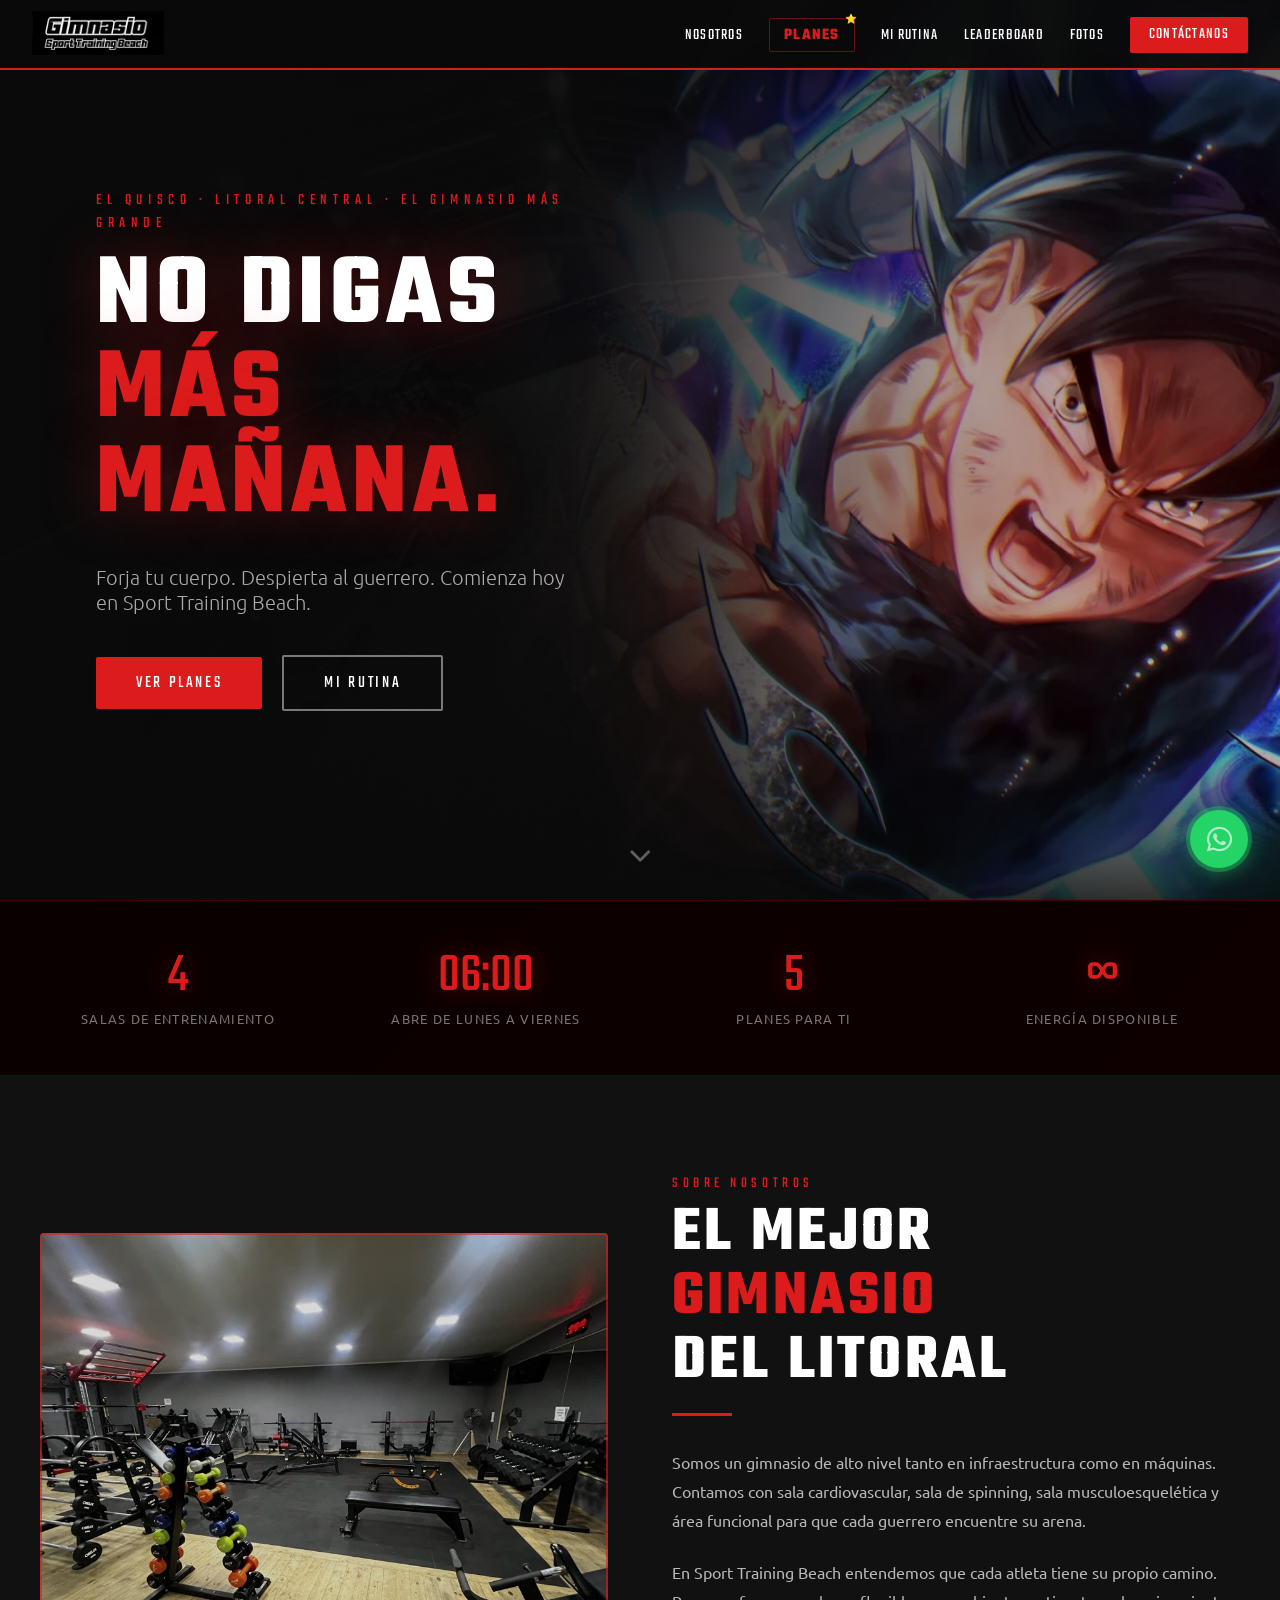
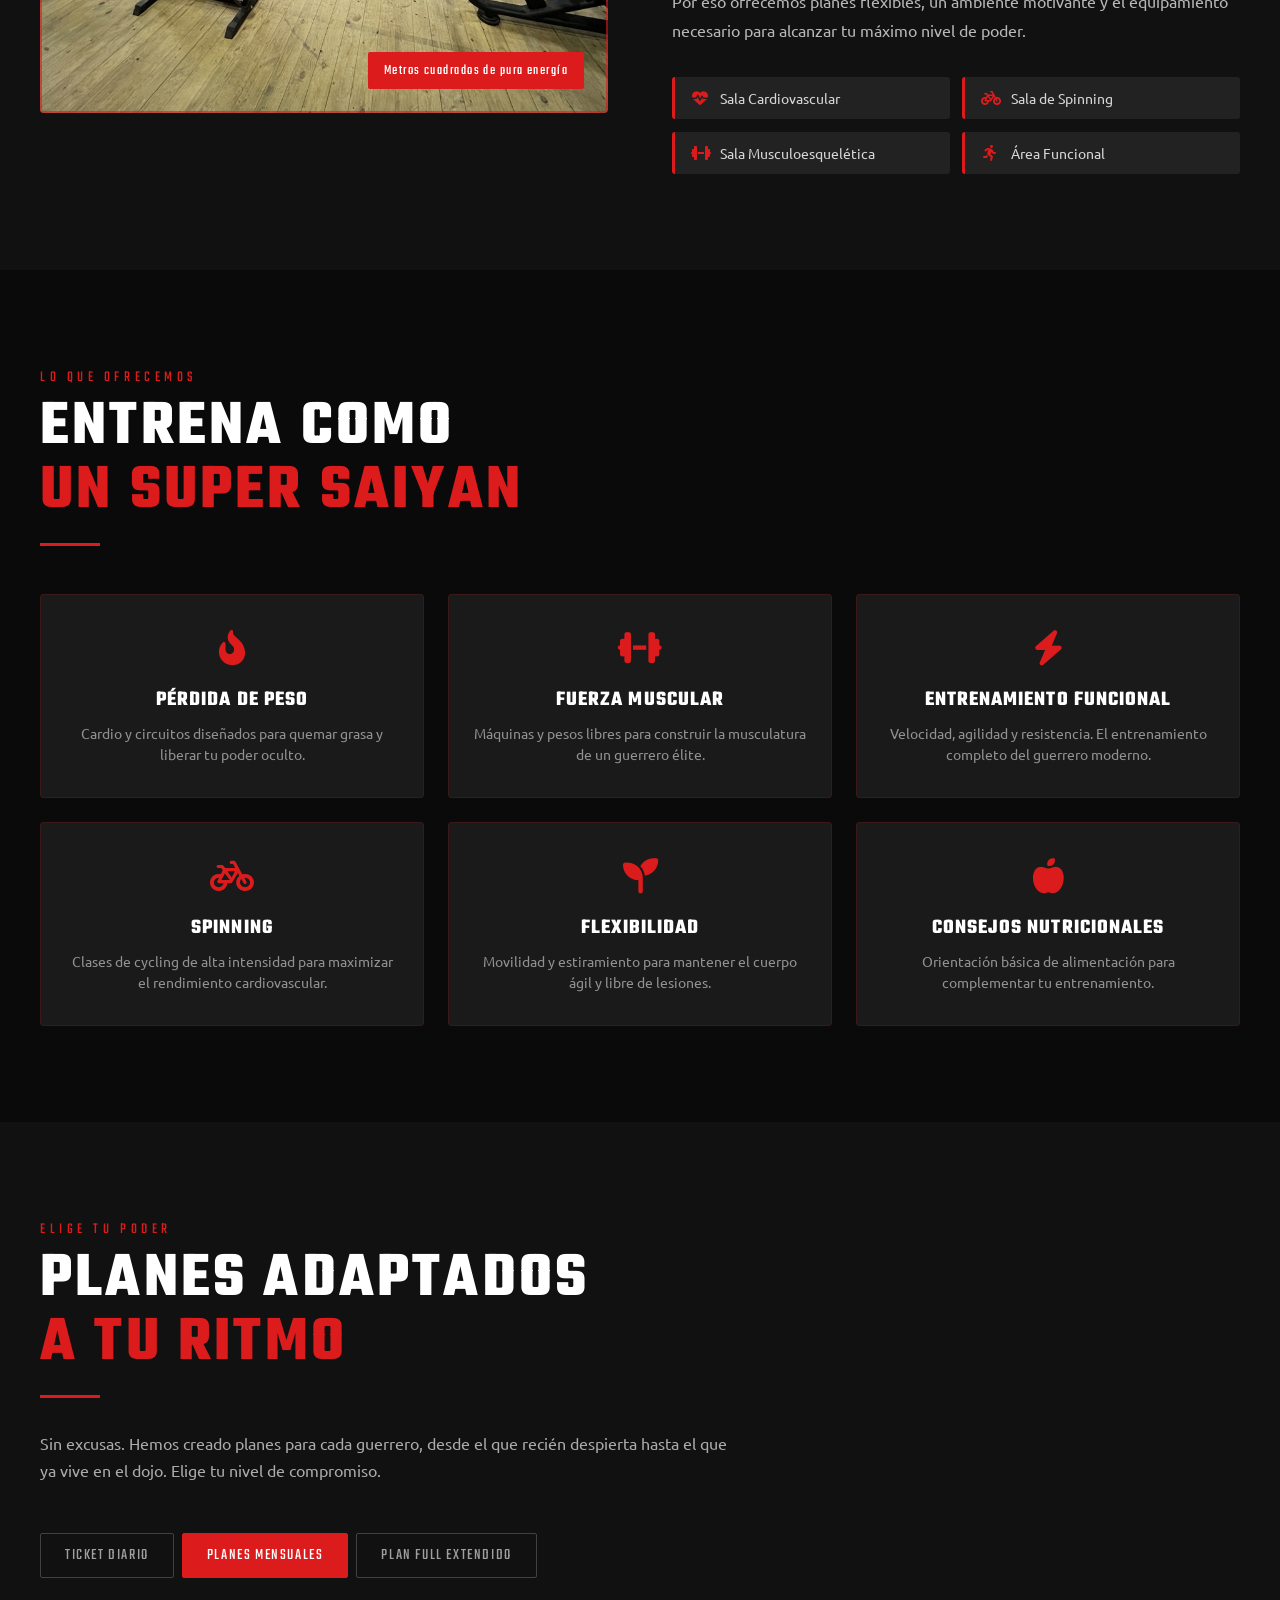
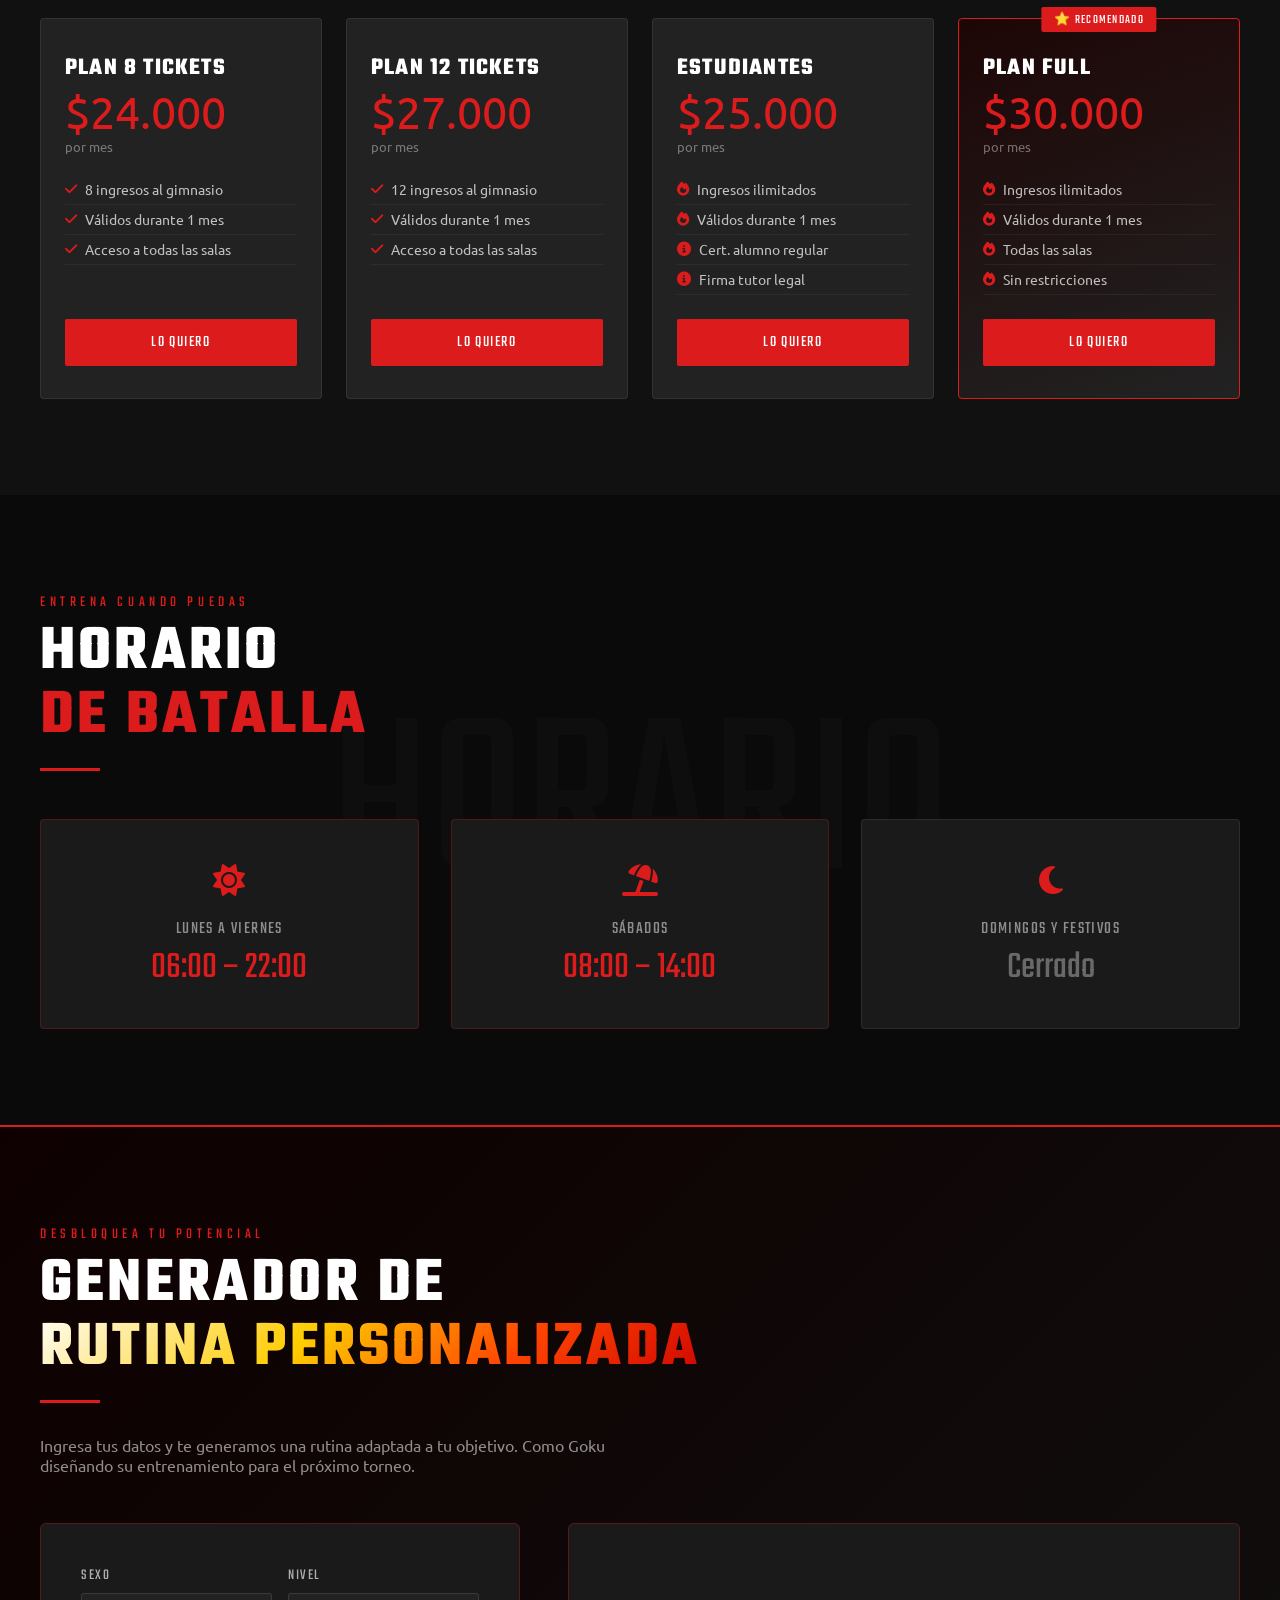
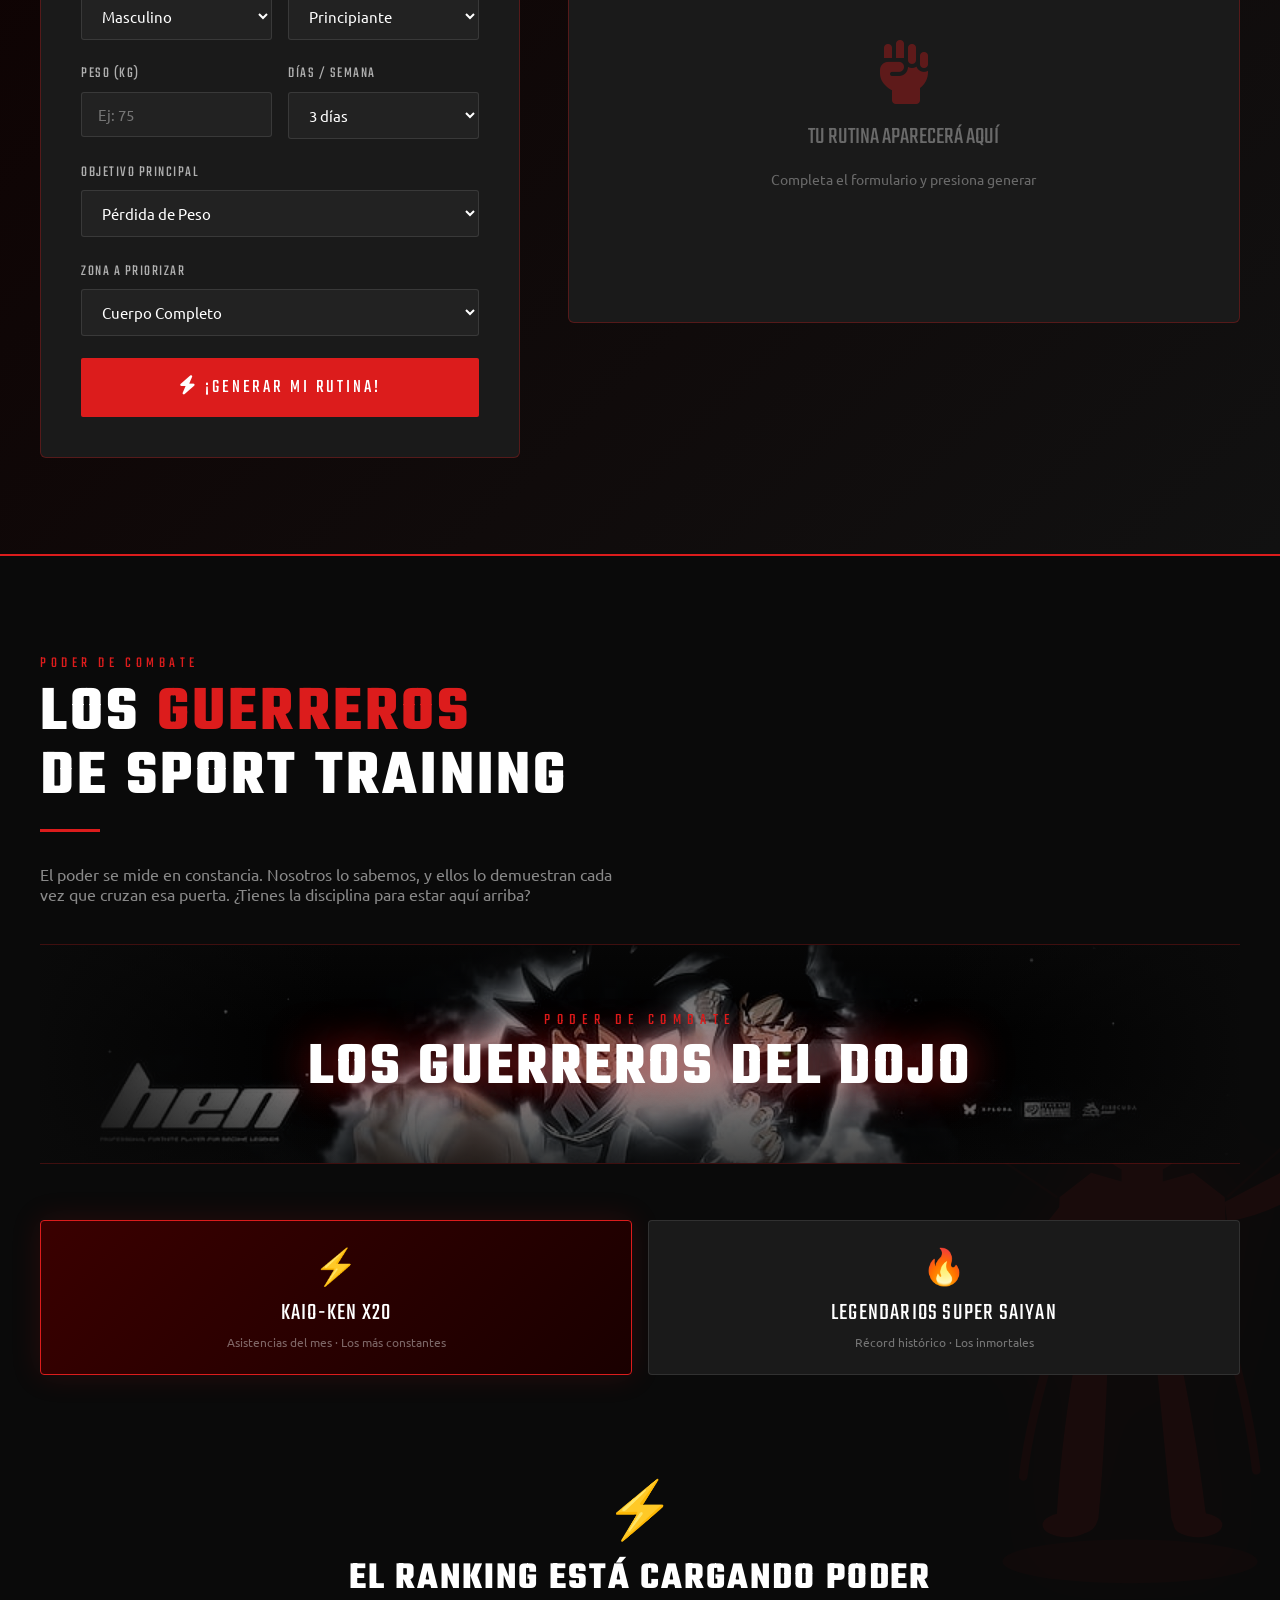
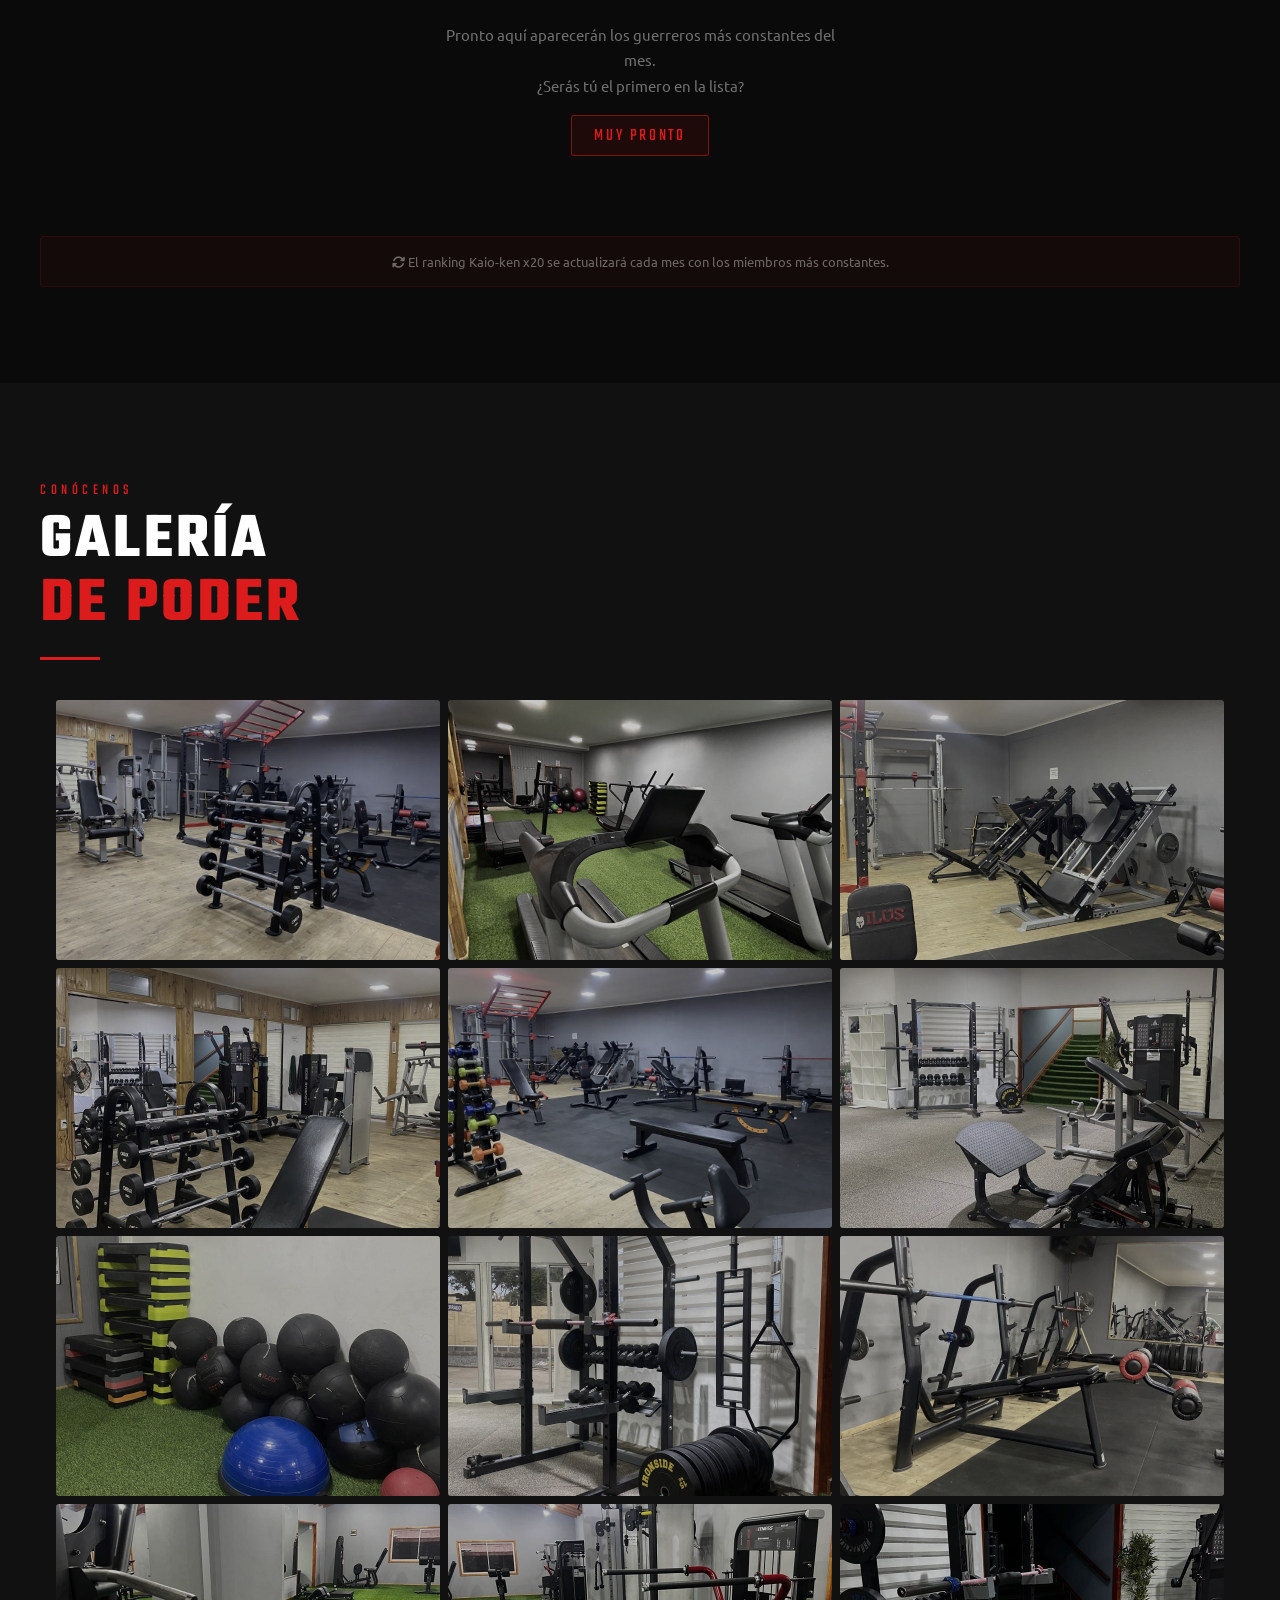
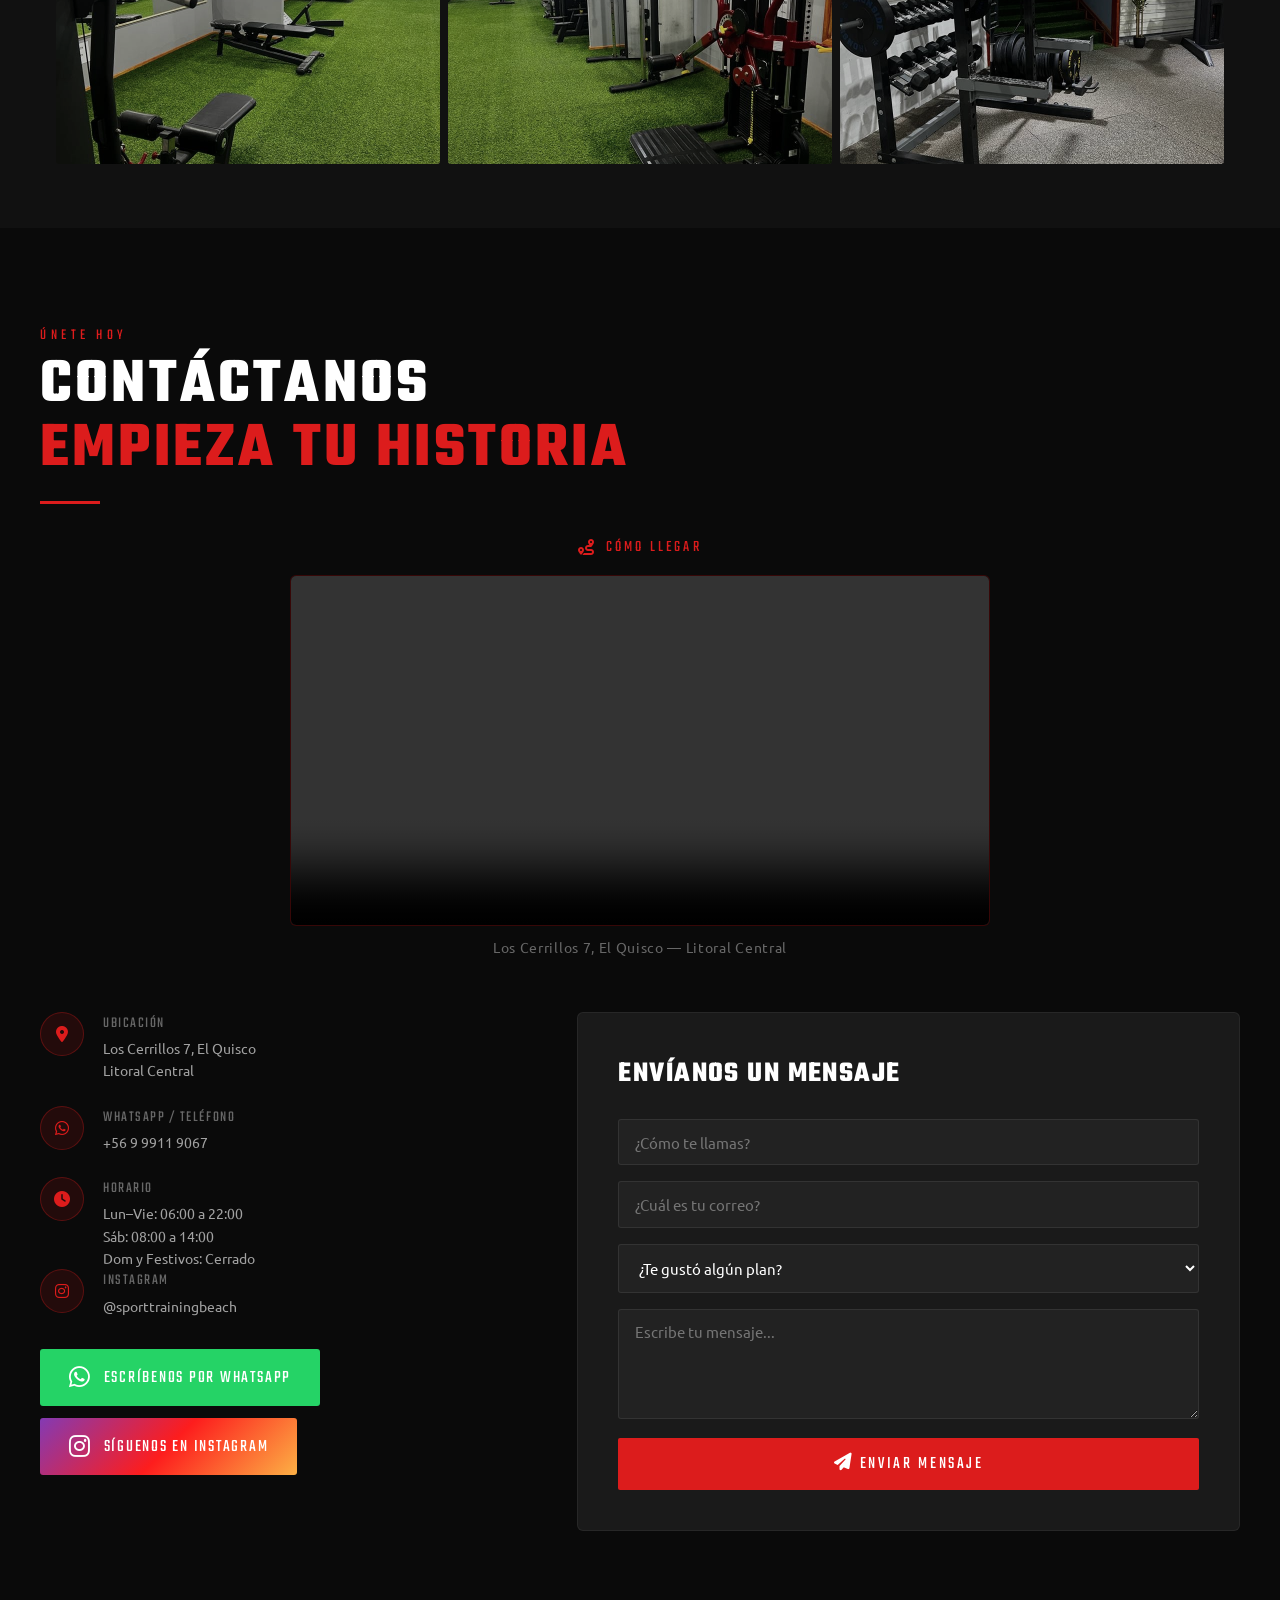
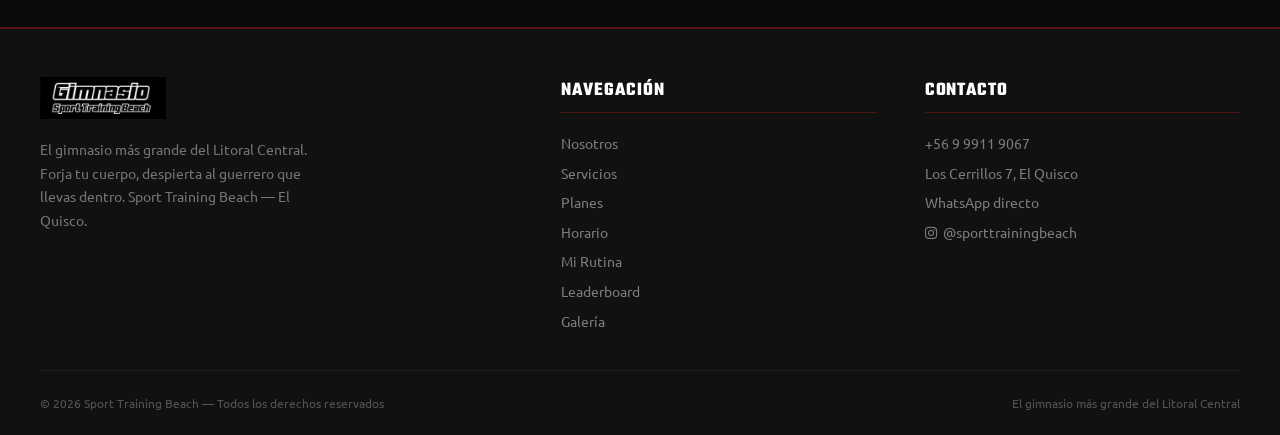
==== commit caa4eb58: "feat: replace hero Goku with higher resolution webp image" ====
--- a/index.html
+++ b/index.html
@@ -4,6 +4,26 @@
 <meta charset="UTF-8">
 <meta name="viewport" content="width=device-width, initial-scale=1.0">
 <title>Sport Training Beach – Gimnasio El Quisco</title>
+<meta name="description" content="El gimnasio más grande del Litoral Central. Sala cardiovascular, spinning, musculación y más. Forja tu cuerpo en El Quisco. ¡Únete hoy!">
+<meta name="keywords" content="gimnasio El Quisco, Sport Training Beach, gym litoral central, fitness El Quisco, musculación, spinning, entrenamiento">
+<meta name="robots" content="index, follow">
+
+<!-- Open Graph / Facebook / WhatsApp -->
+<meta property="og:type" content="website">
+<meta property="og:url" content="https://sport-training-beach.vercel.app/">
+<meta property="og:title" content="Sport Training Beach – El Gimnasio del Litoral Central">
+<meta property="og:description" content="Forja tu cuerpo y despierta al guerrero que llevas dentro. Sala cardiovascular, spinning, musculación y más en El Quisco.">
+<meta property="og:image" content="https://sport-training-beach.vercel.app/img/og-image.jpg">
+<meta property="og:image:width" content="1024">
+<meta property="og:image:height" content="768">
+<meta property="og:locale" content="es_CL">
+
+<!-- Twitter Card -->
+<meta name="twitter:card" content="summary_large_image">
+<meta name="twitter:title" content="Sport Training Beach – El Gimnasio del Litoral Central">
+<meta name="twitter:description" content="Forja tu cuerpo y despierta al guerrero que llevas dentro. El Quisco, Litoral Central.">
+<meta name="twitter:image" content="https://sport-training-beach.vercel.app/img/og-image.jpg">
+
 <link rel="icon" type="image/png" href="img/favicon.png">
 <link rel="apple-touch-icon" href="img/favicon.png">
 <link href="https://fonts.googleapis.com/css2?family=Teko:wght@400;500;600;700&family=Ubuntu:wght@300;400;500;700&display=swap" rel="stylesheet">
@@ -90,7 +110,7 @@
   width: 62%;
   height: 100%;
   object-fit: cover;
-  object-position: 25% center;
+  object-position: 60% center;
   z-index: 1;
   filter: brightness(0.82) saturate(0.9) contrast(1.05);
   -webkit-mask-image: linear-gradient(to right, transparent 0%, rgba(0,0,0,0.15) 15%, rgba(0,0,0,0.7) 38%, black 58%);
@@ -490,7 +510,7 @@
 <!-- HERO -->
 <section id="hero">
   <div class="hero-img-bg"></div>
-  <img class="hero-goku" src="img/goku-ultra.jpg" alt="Goku Ultra Instinct">
+  <img class="hero-goku" src="img/goku-ultra.webp" alt="Goku Ultra Instinct">
   <div class="hero-goku-glow"></div>
   <div class="hero-overlay"></div>
   <div class="hero-content">
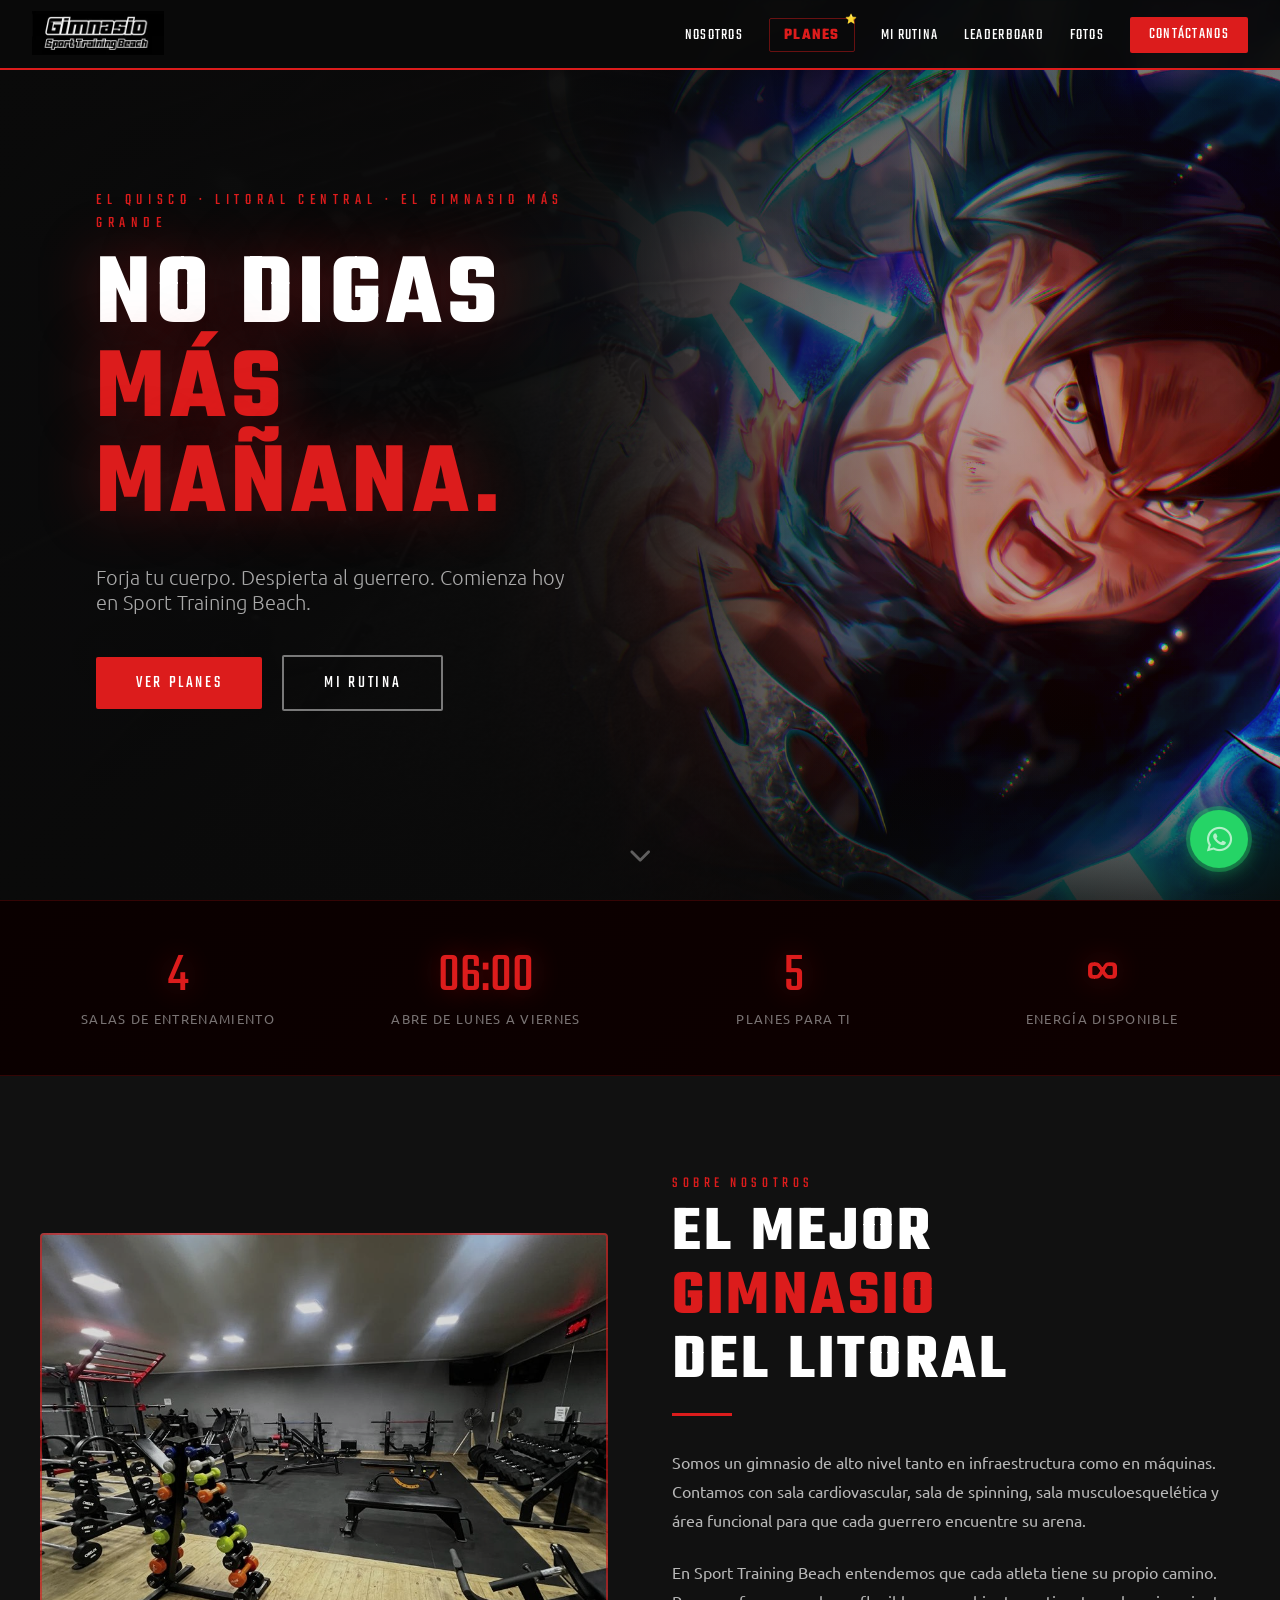
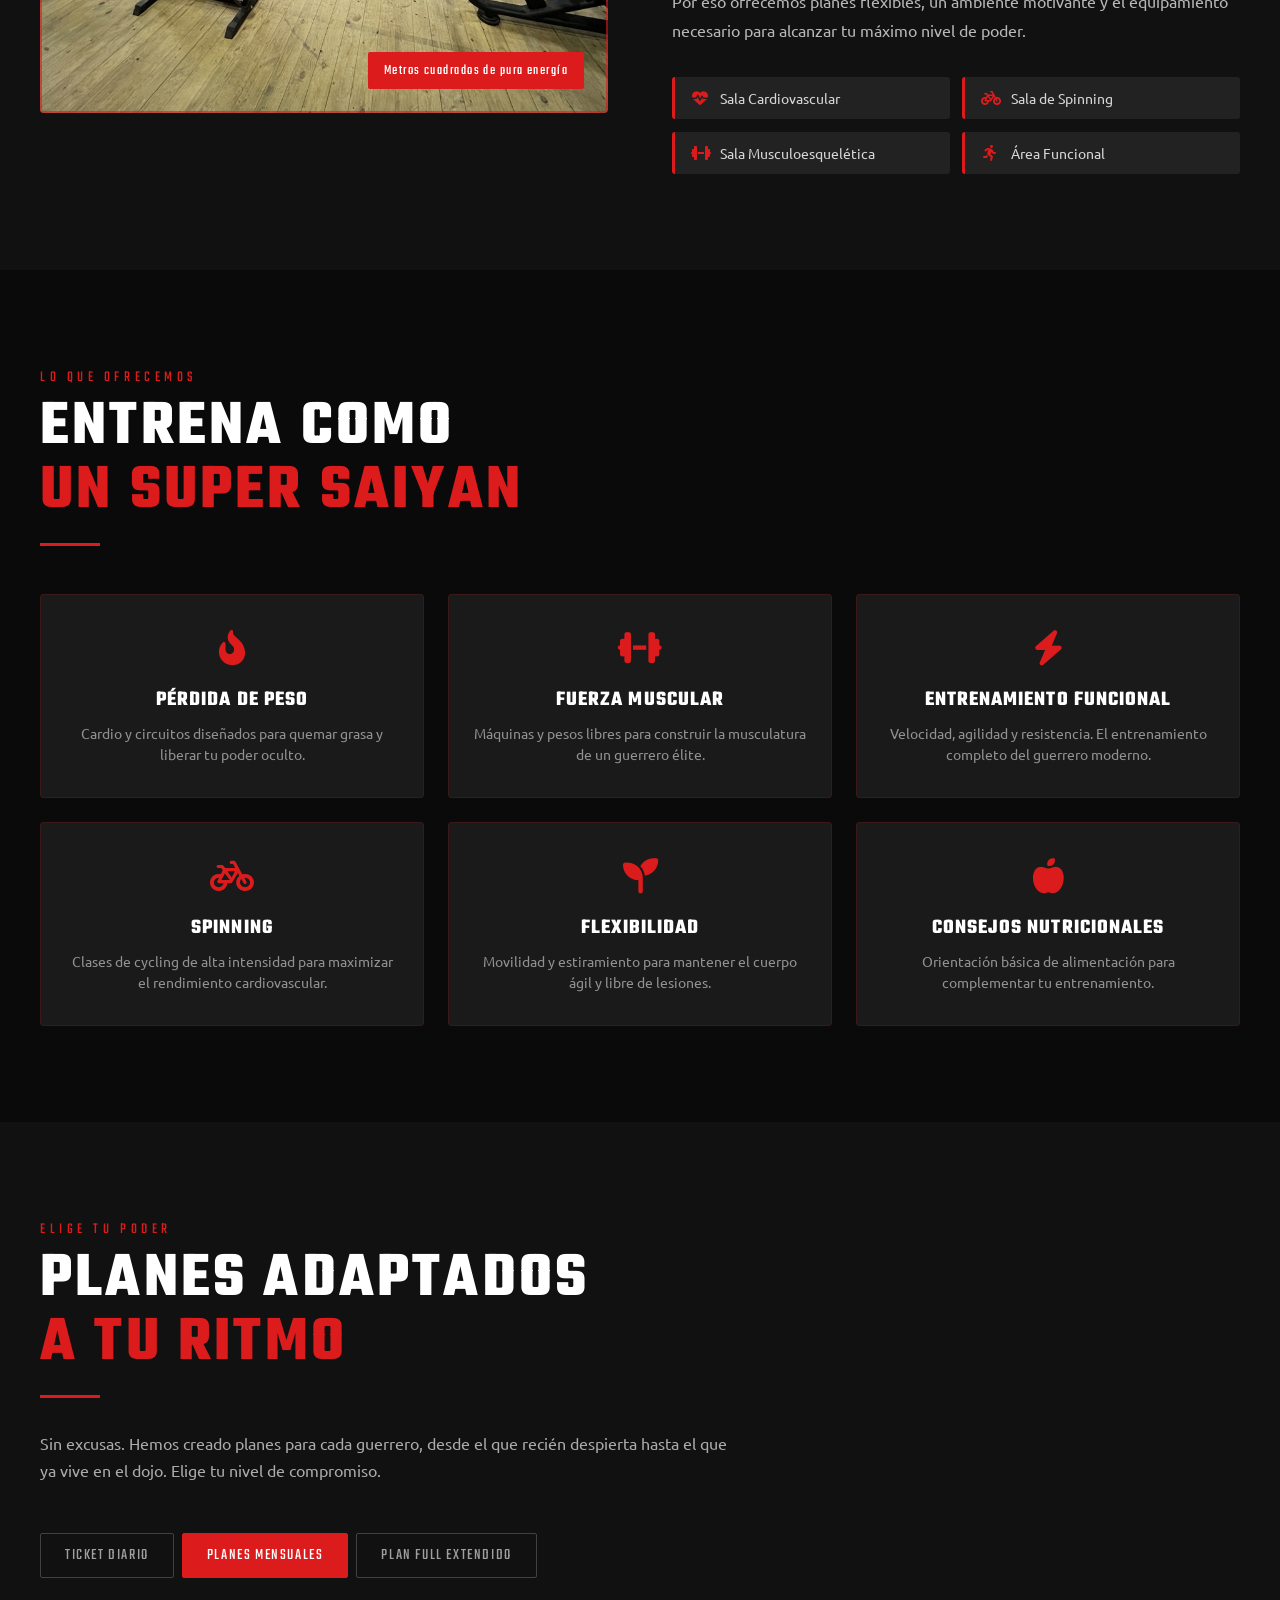
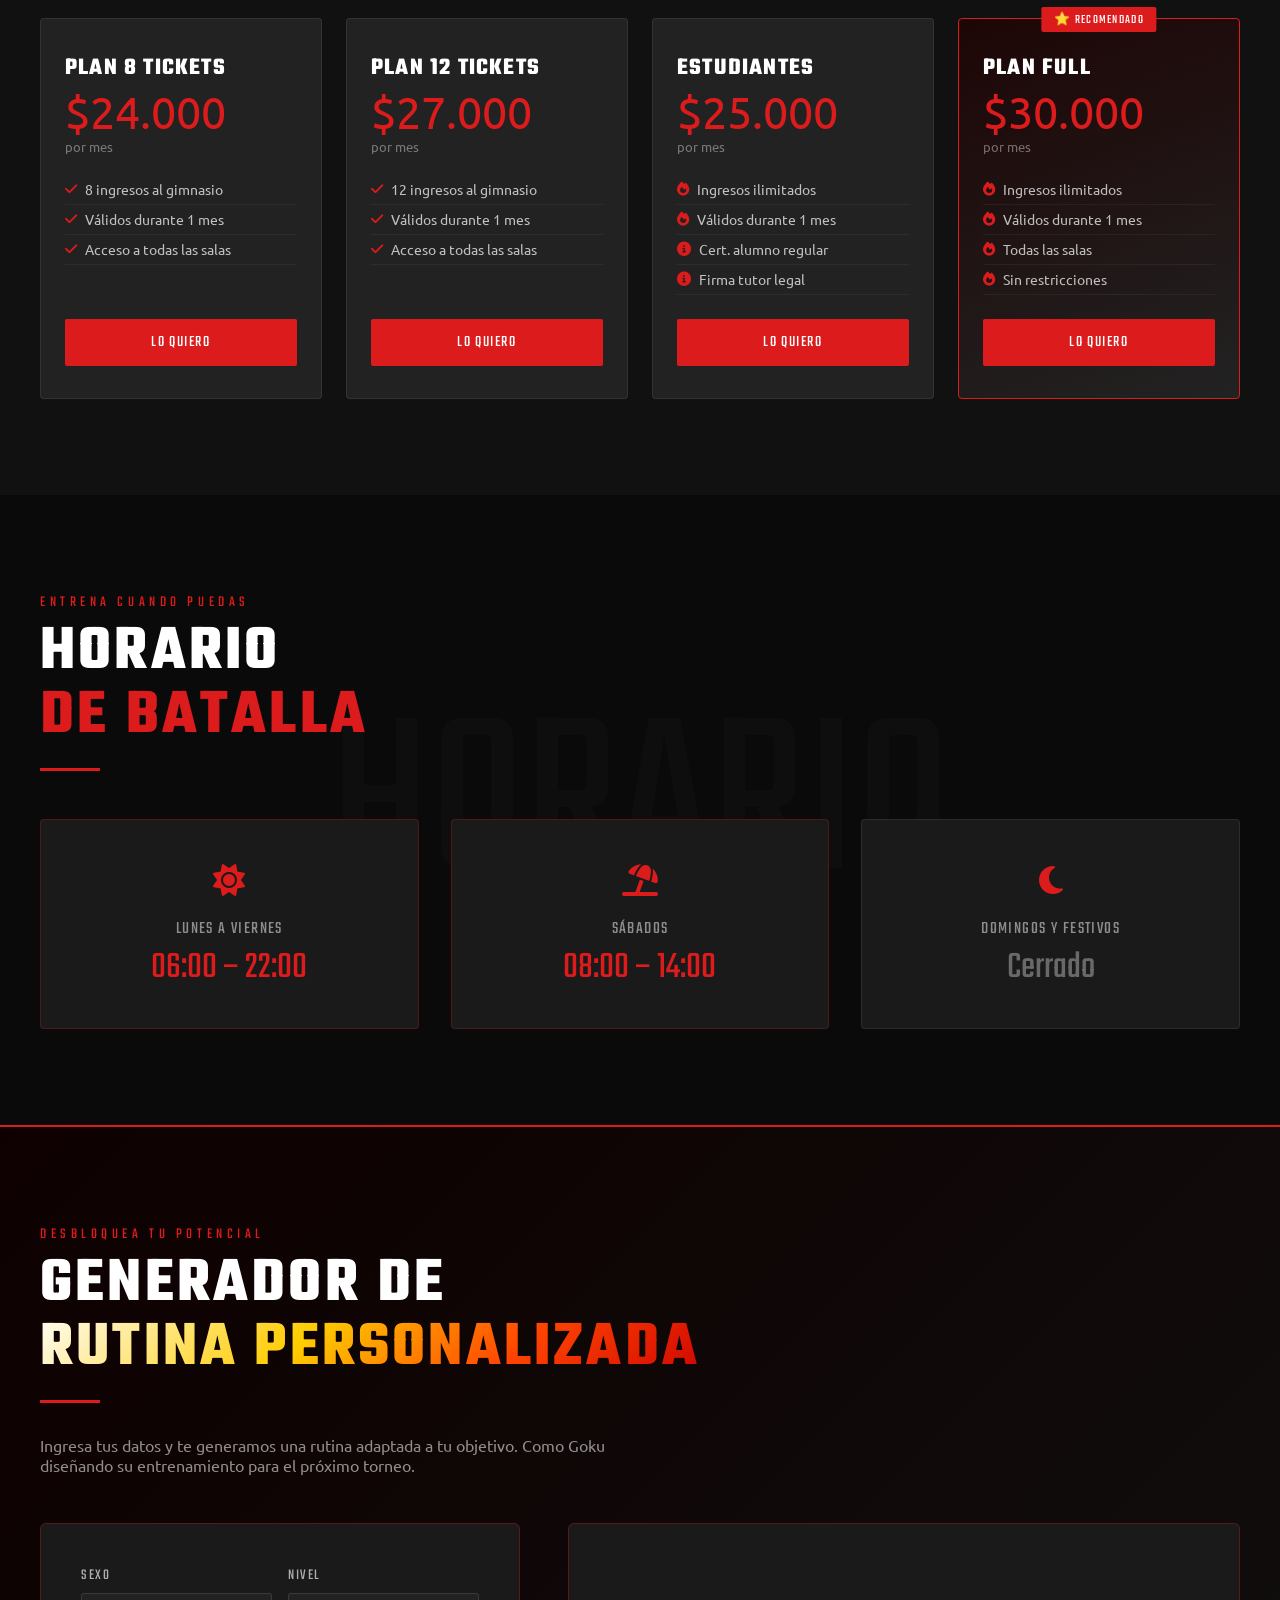
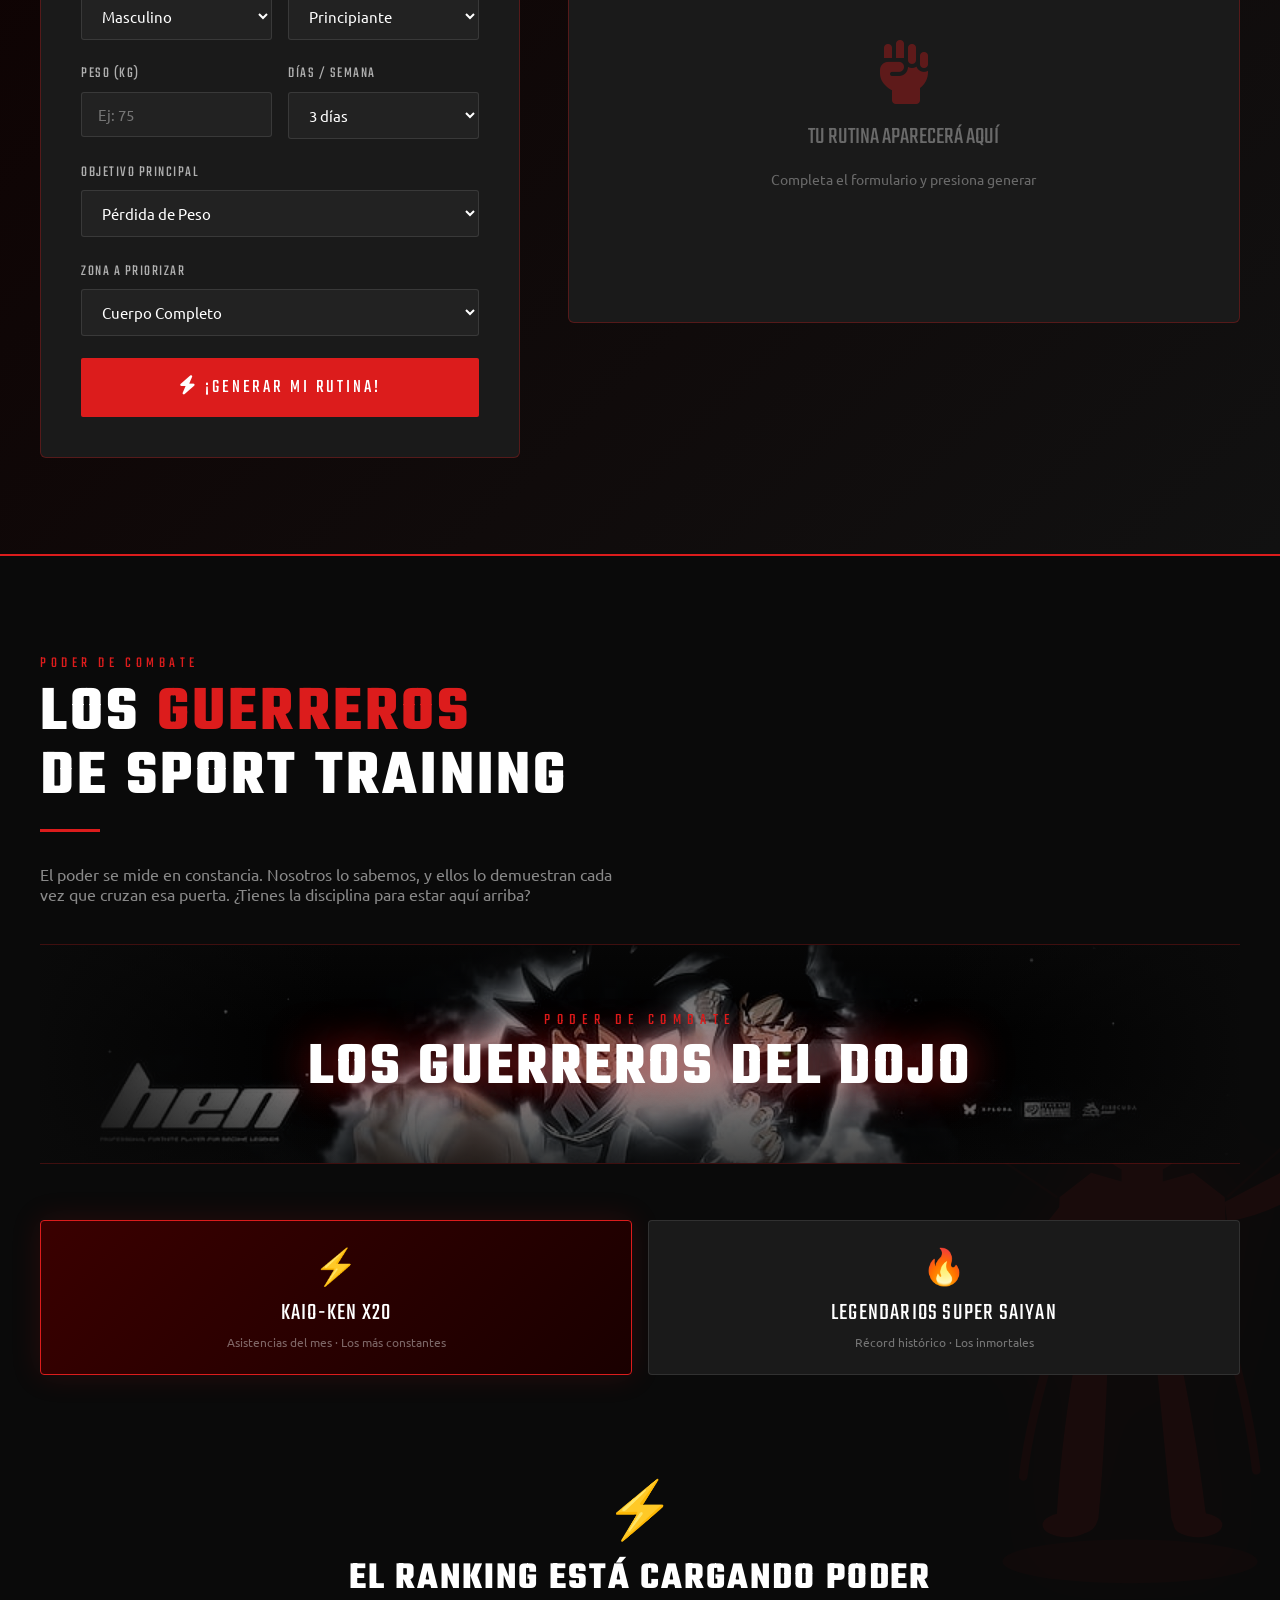
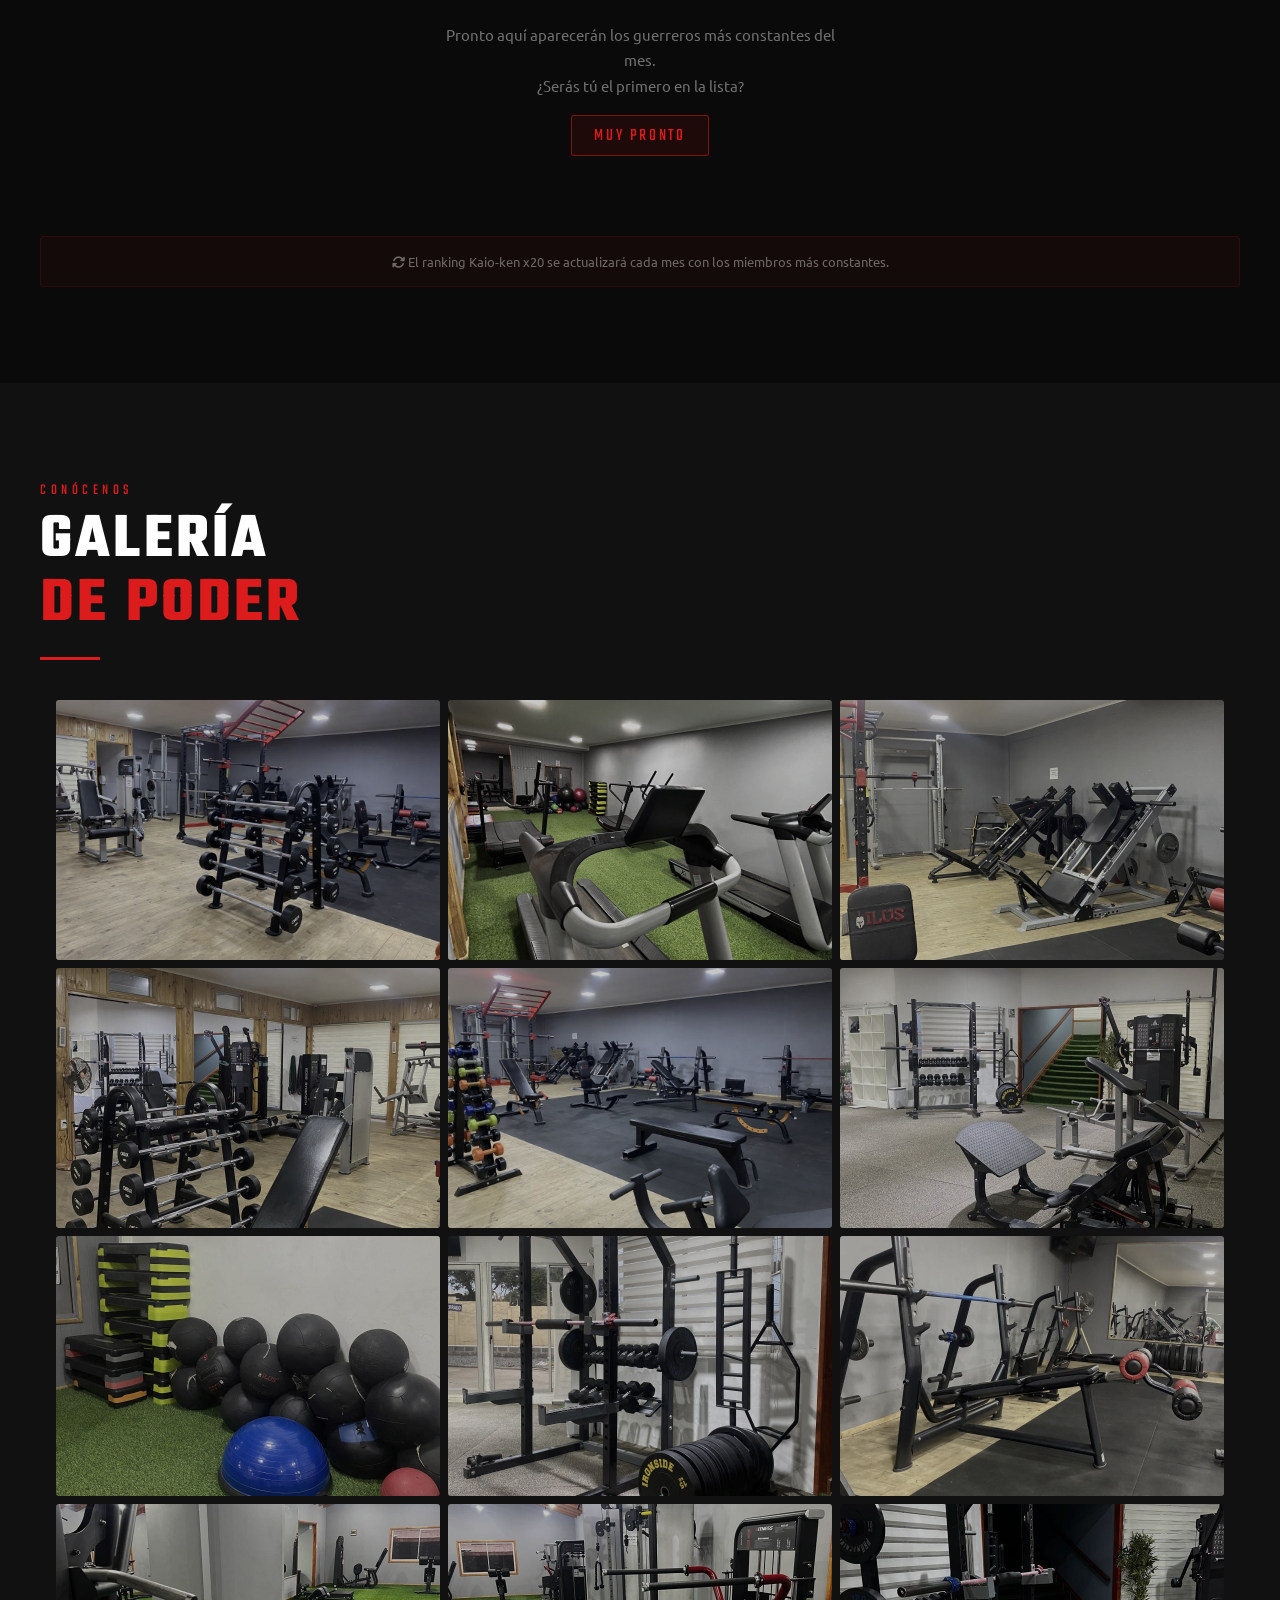
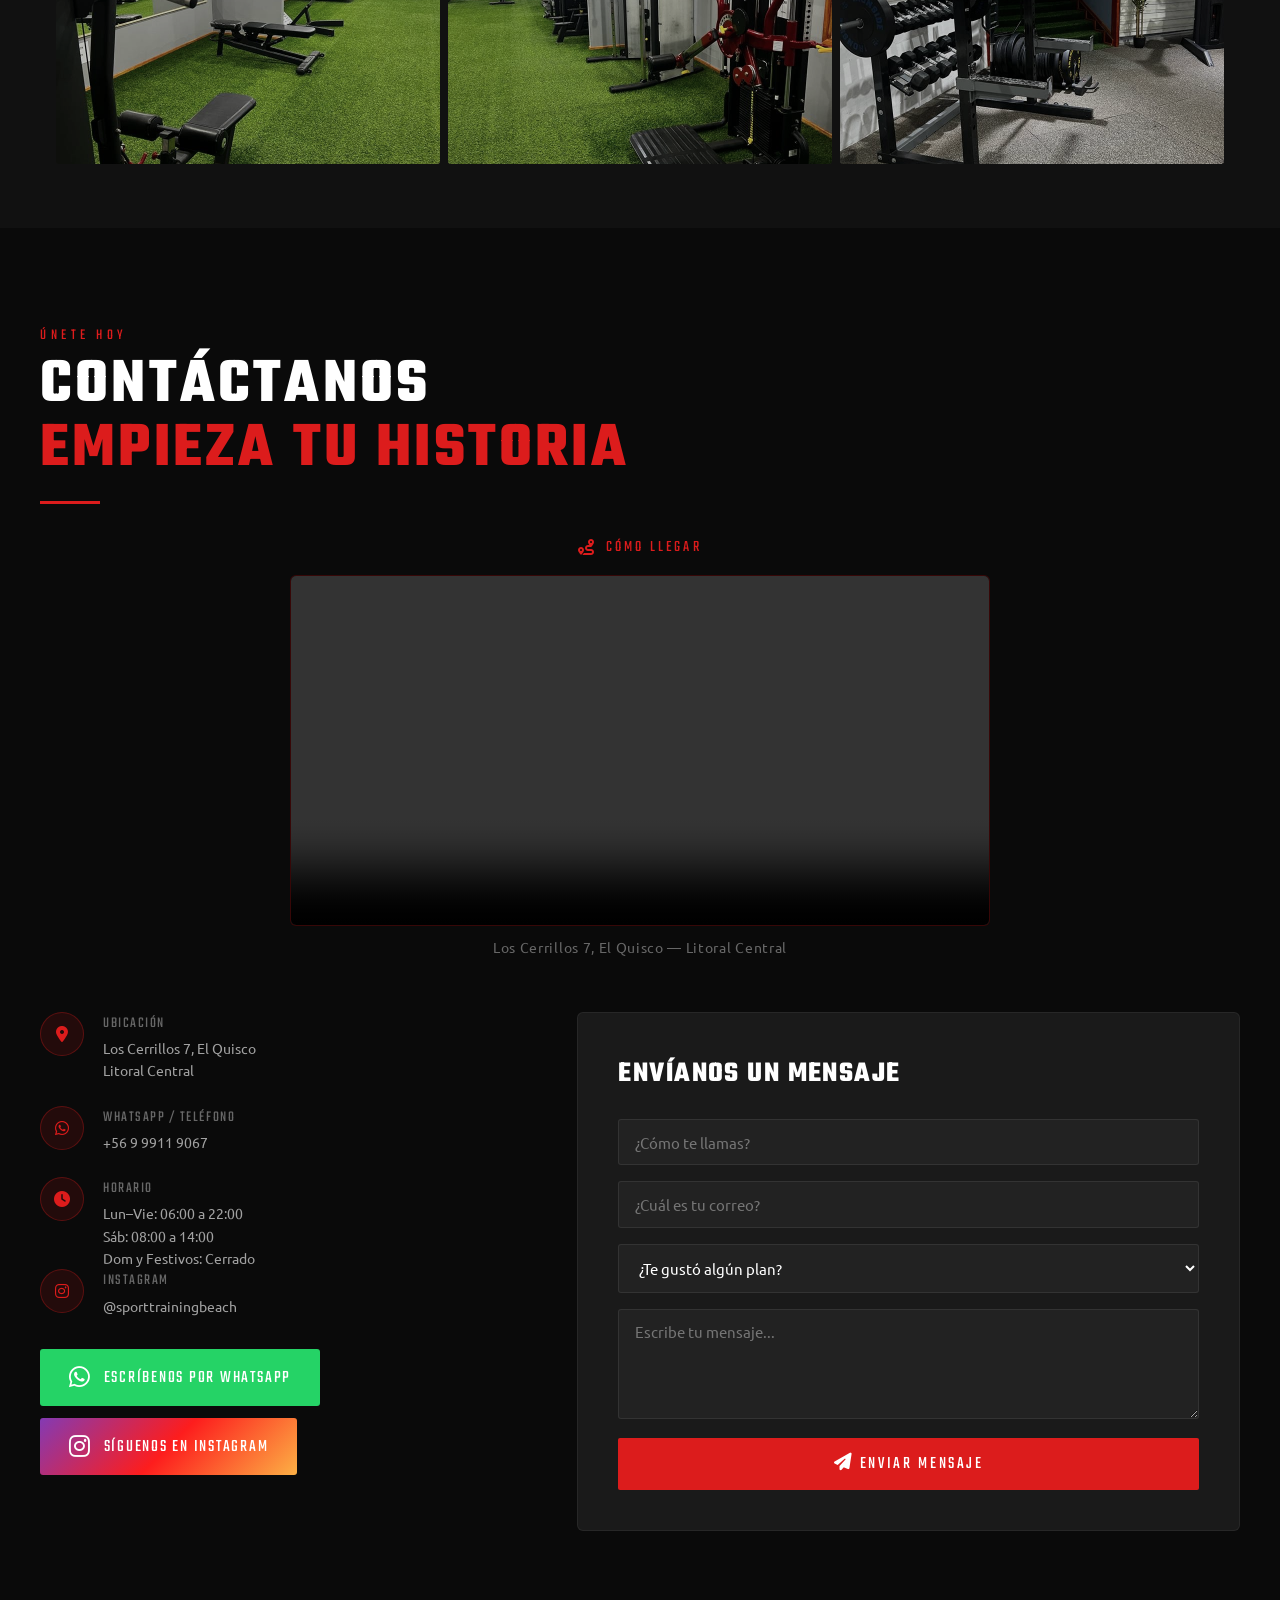
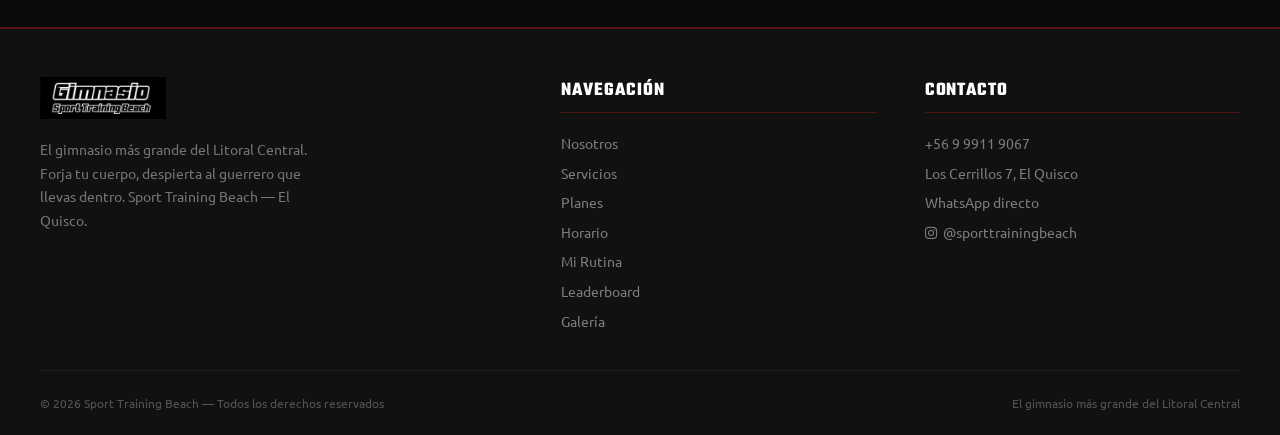
==== commit 9aadd43e: "feat: replace hero Goku with 1920x1363 high-res version" ====
--- a/index.html
+++ b/index.html
@@ -510,7 +510,7 @@
 <!-- HERO -->
 <section id="hero">
   <div class="hero-img-bg"></div>
-  <img class="hero-goku" src="img/goku-ultra.webp" alt="Goku Ultra Instinct">
+  <img class="hero-goku" src="img/goku-ultra.png" alt="Goku Ultra Instinct">
   <div class="hero-goku-glow"></div>
   <div class="hero-overlay"></div>
   <div class="hero-content">
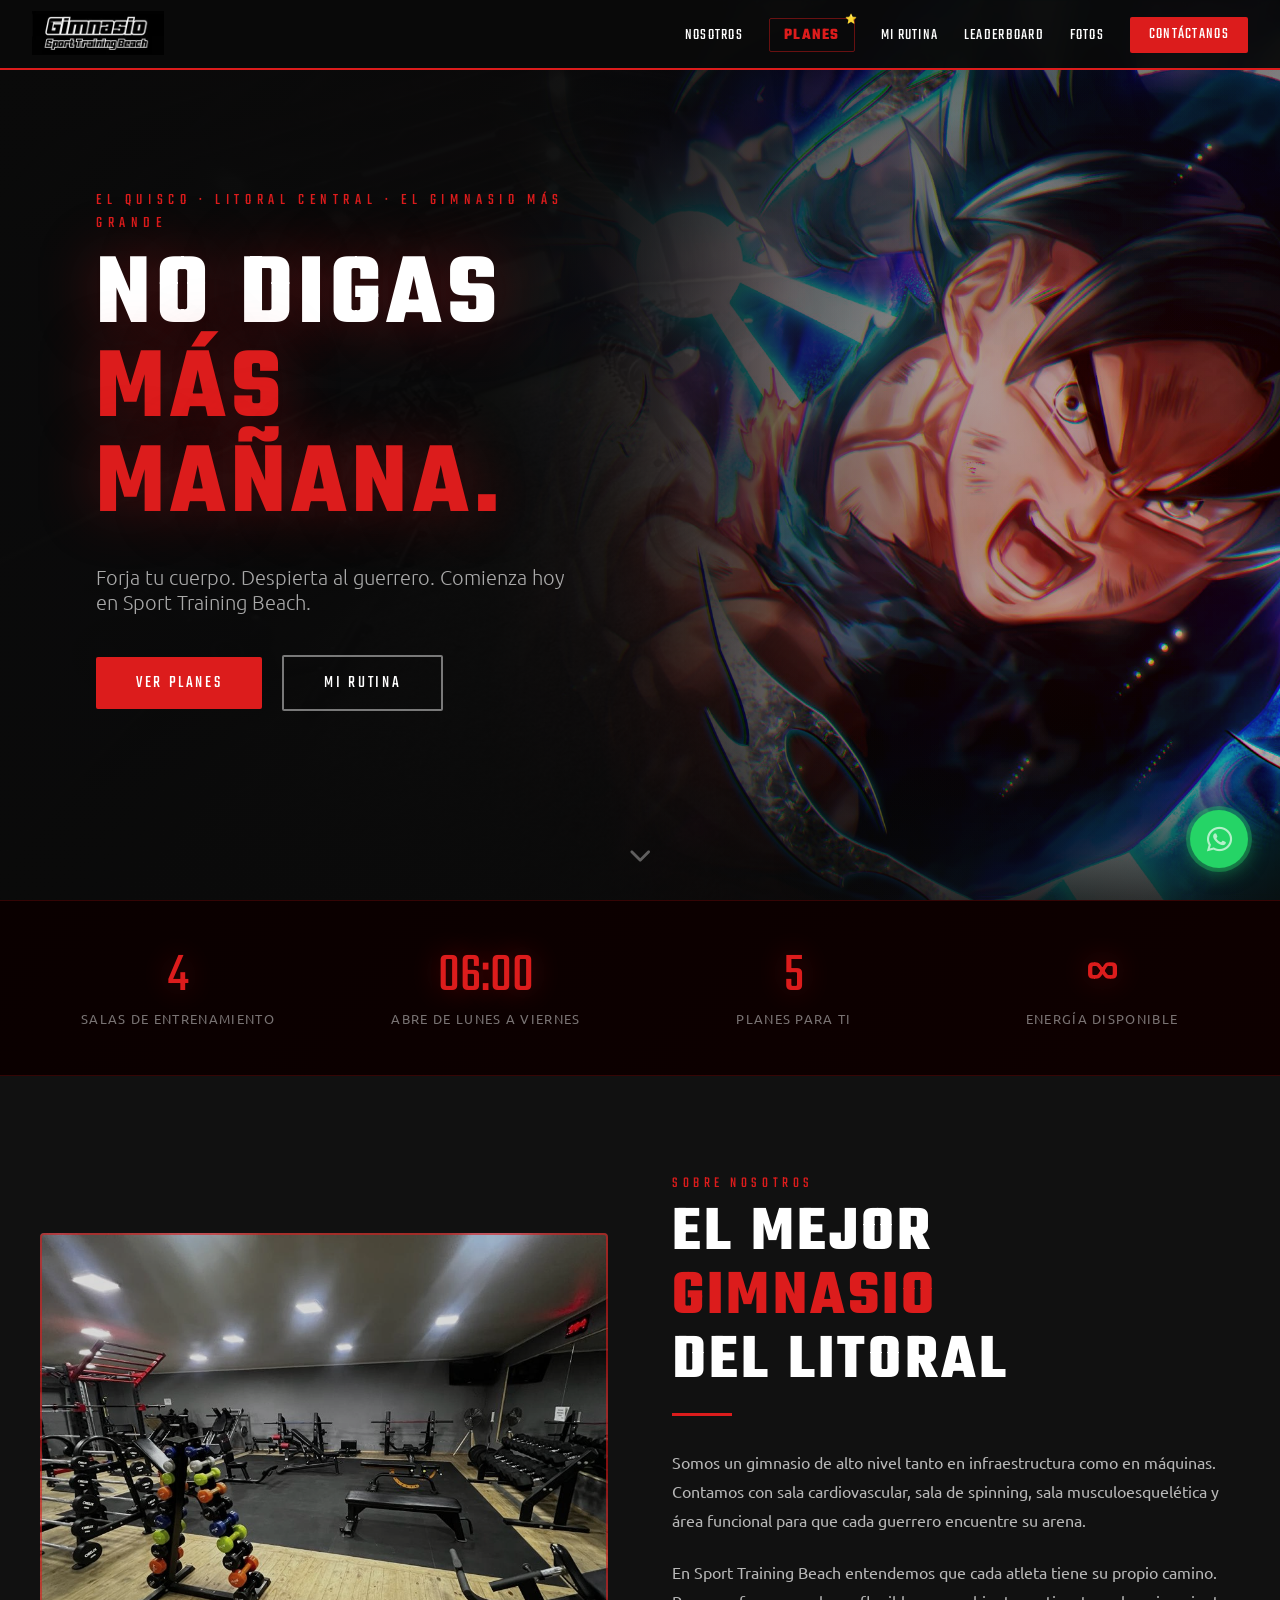
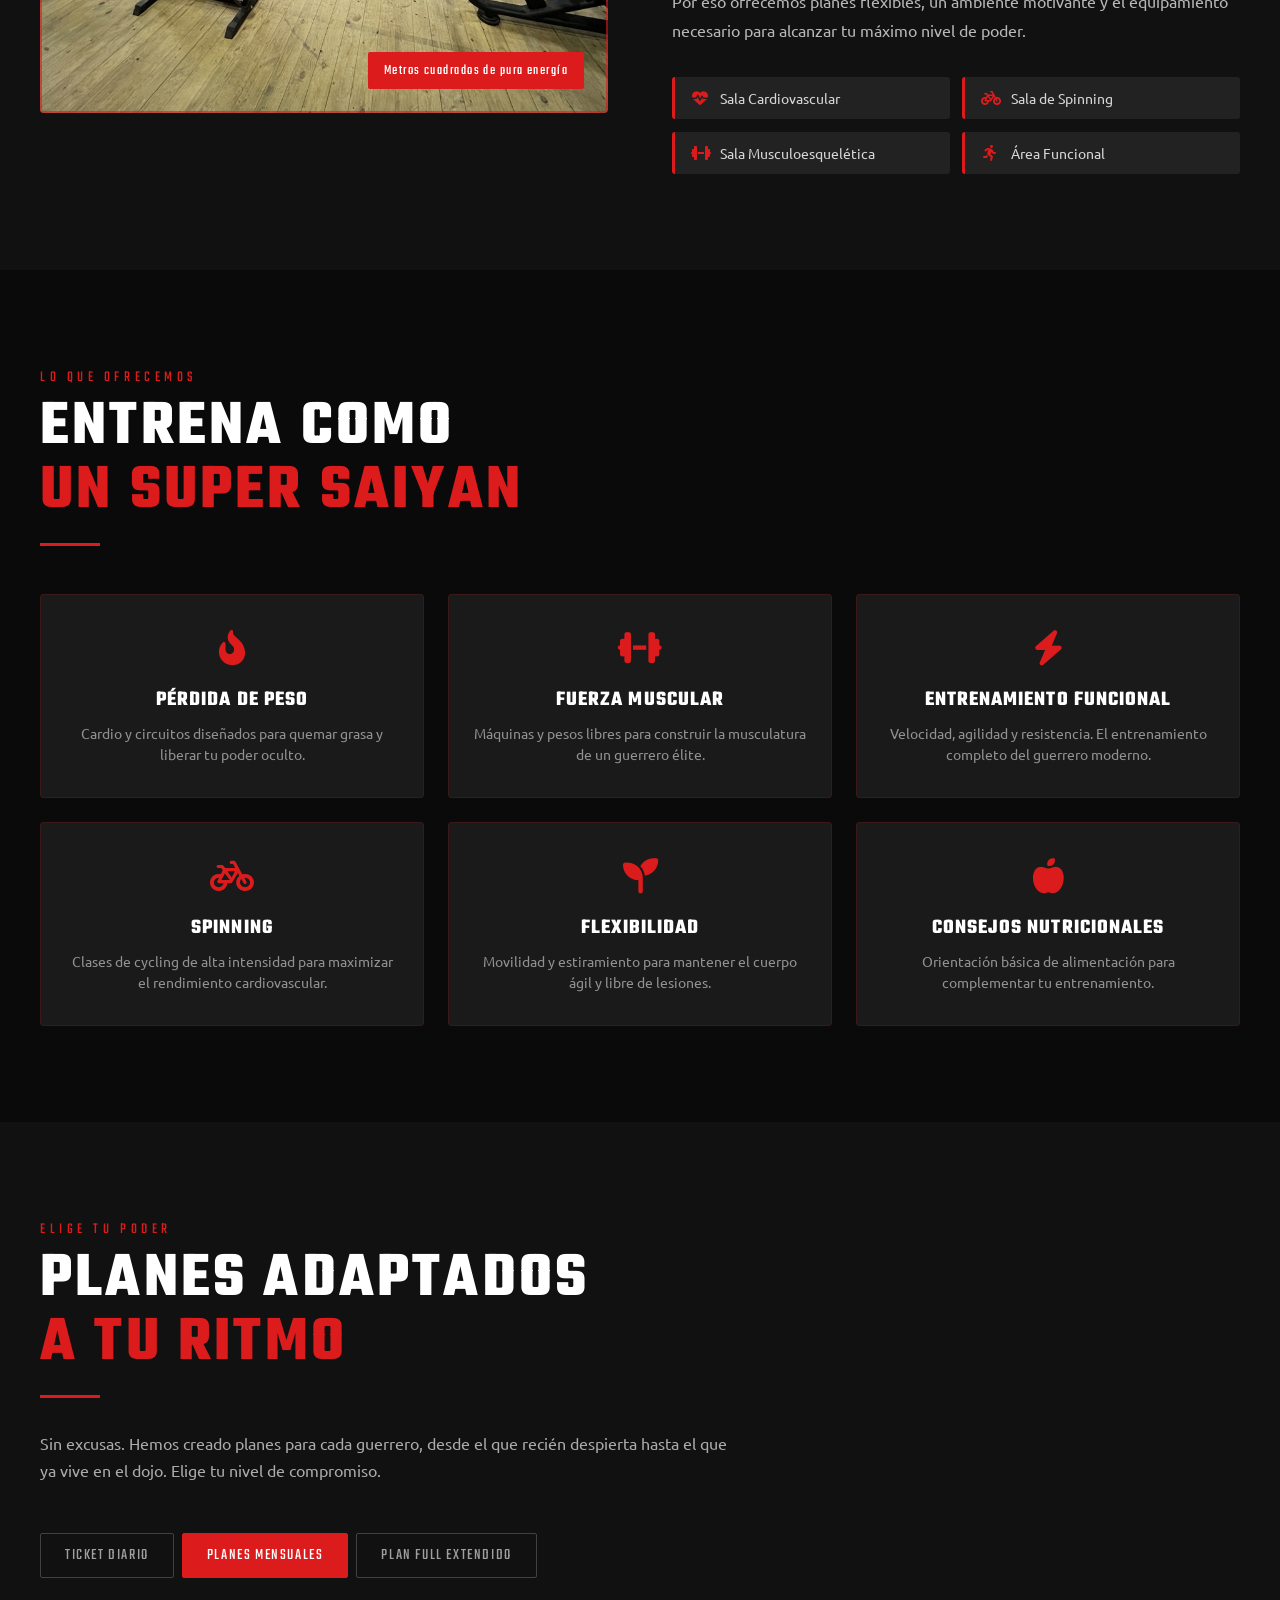
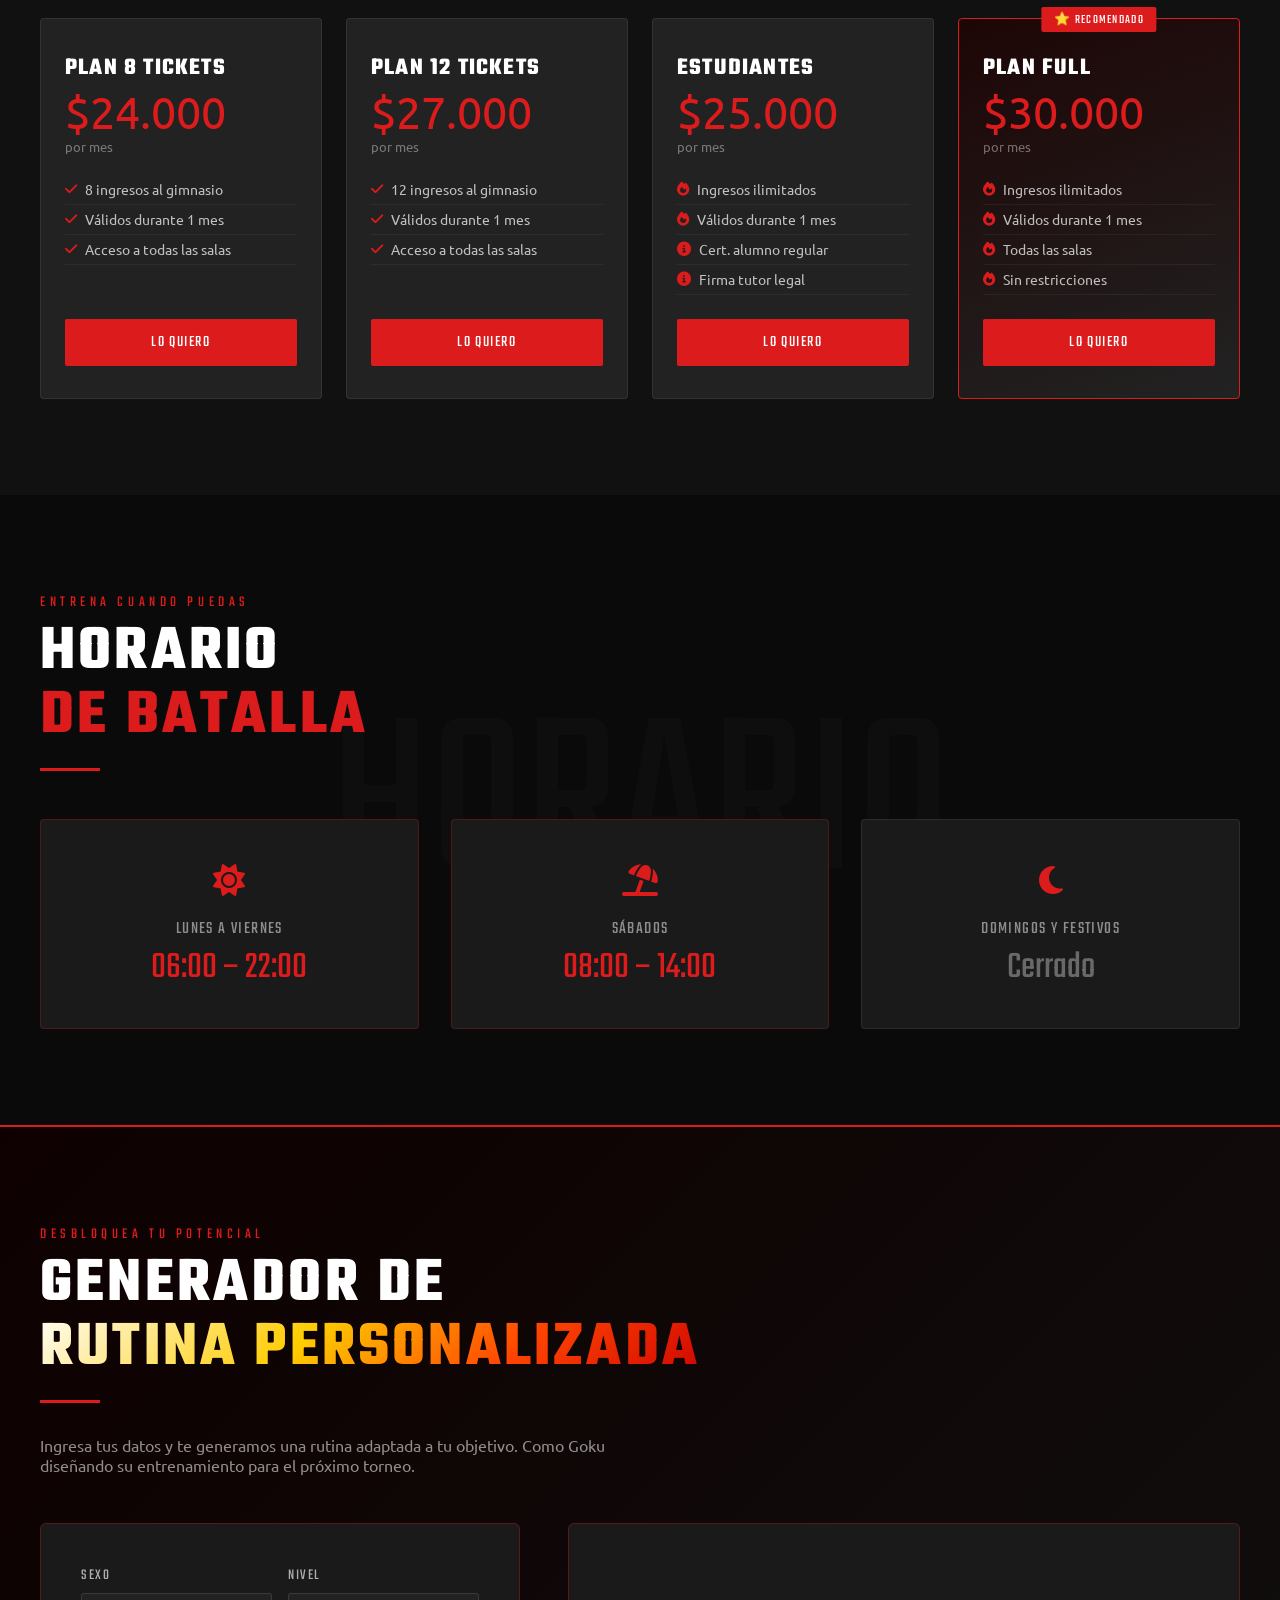
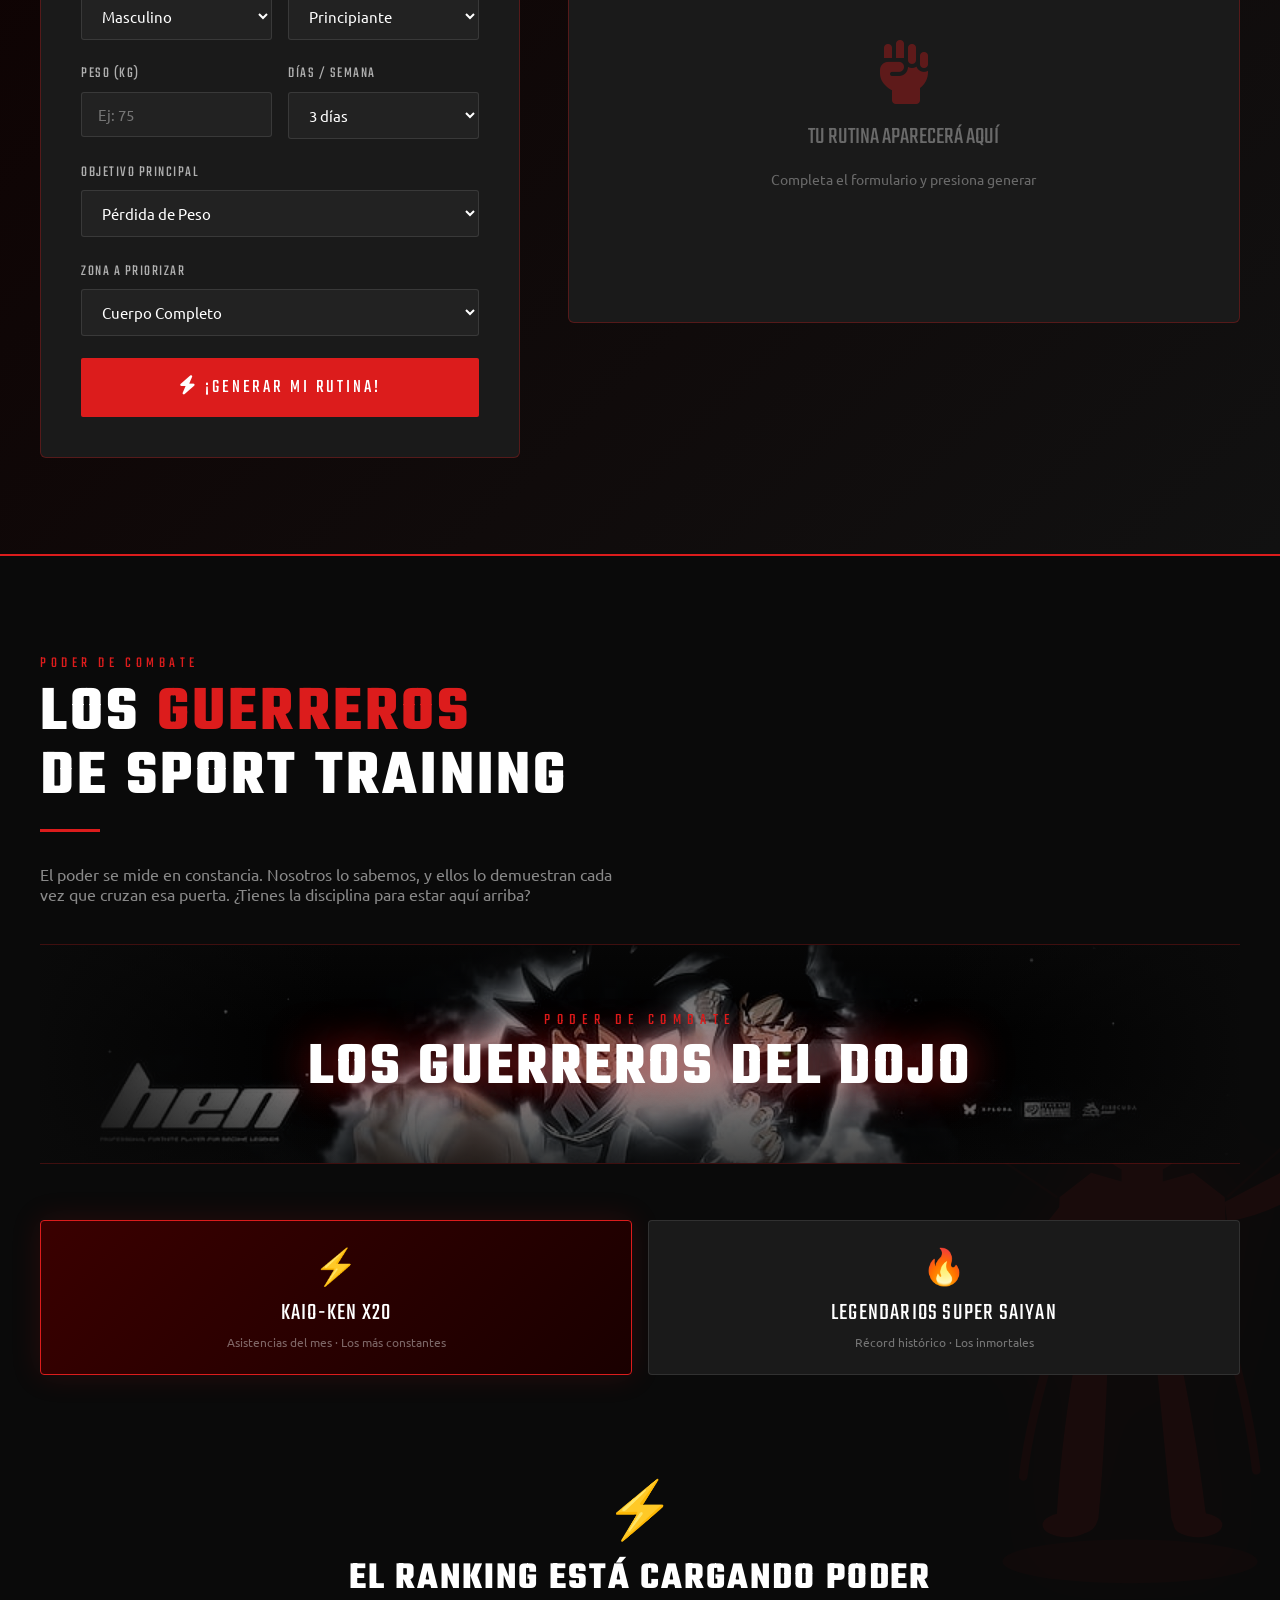
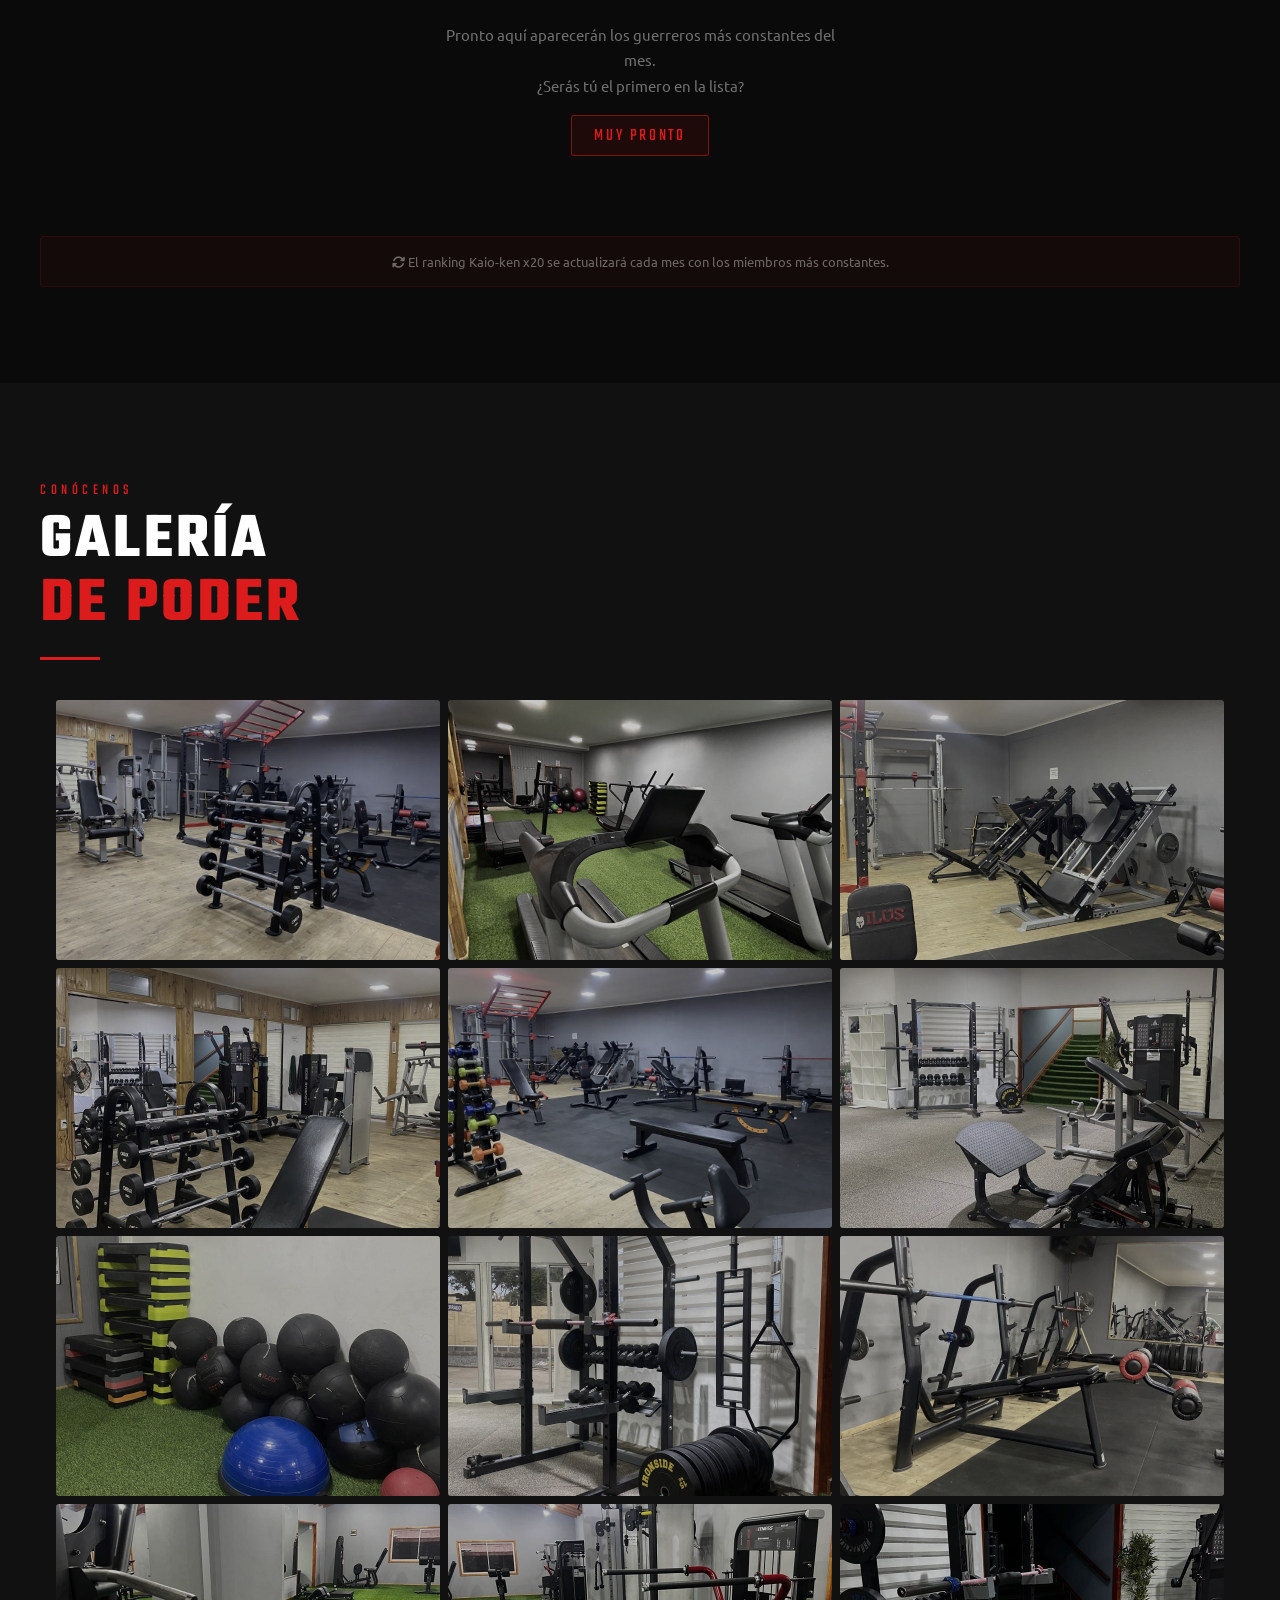
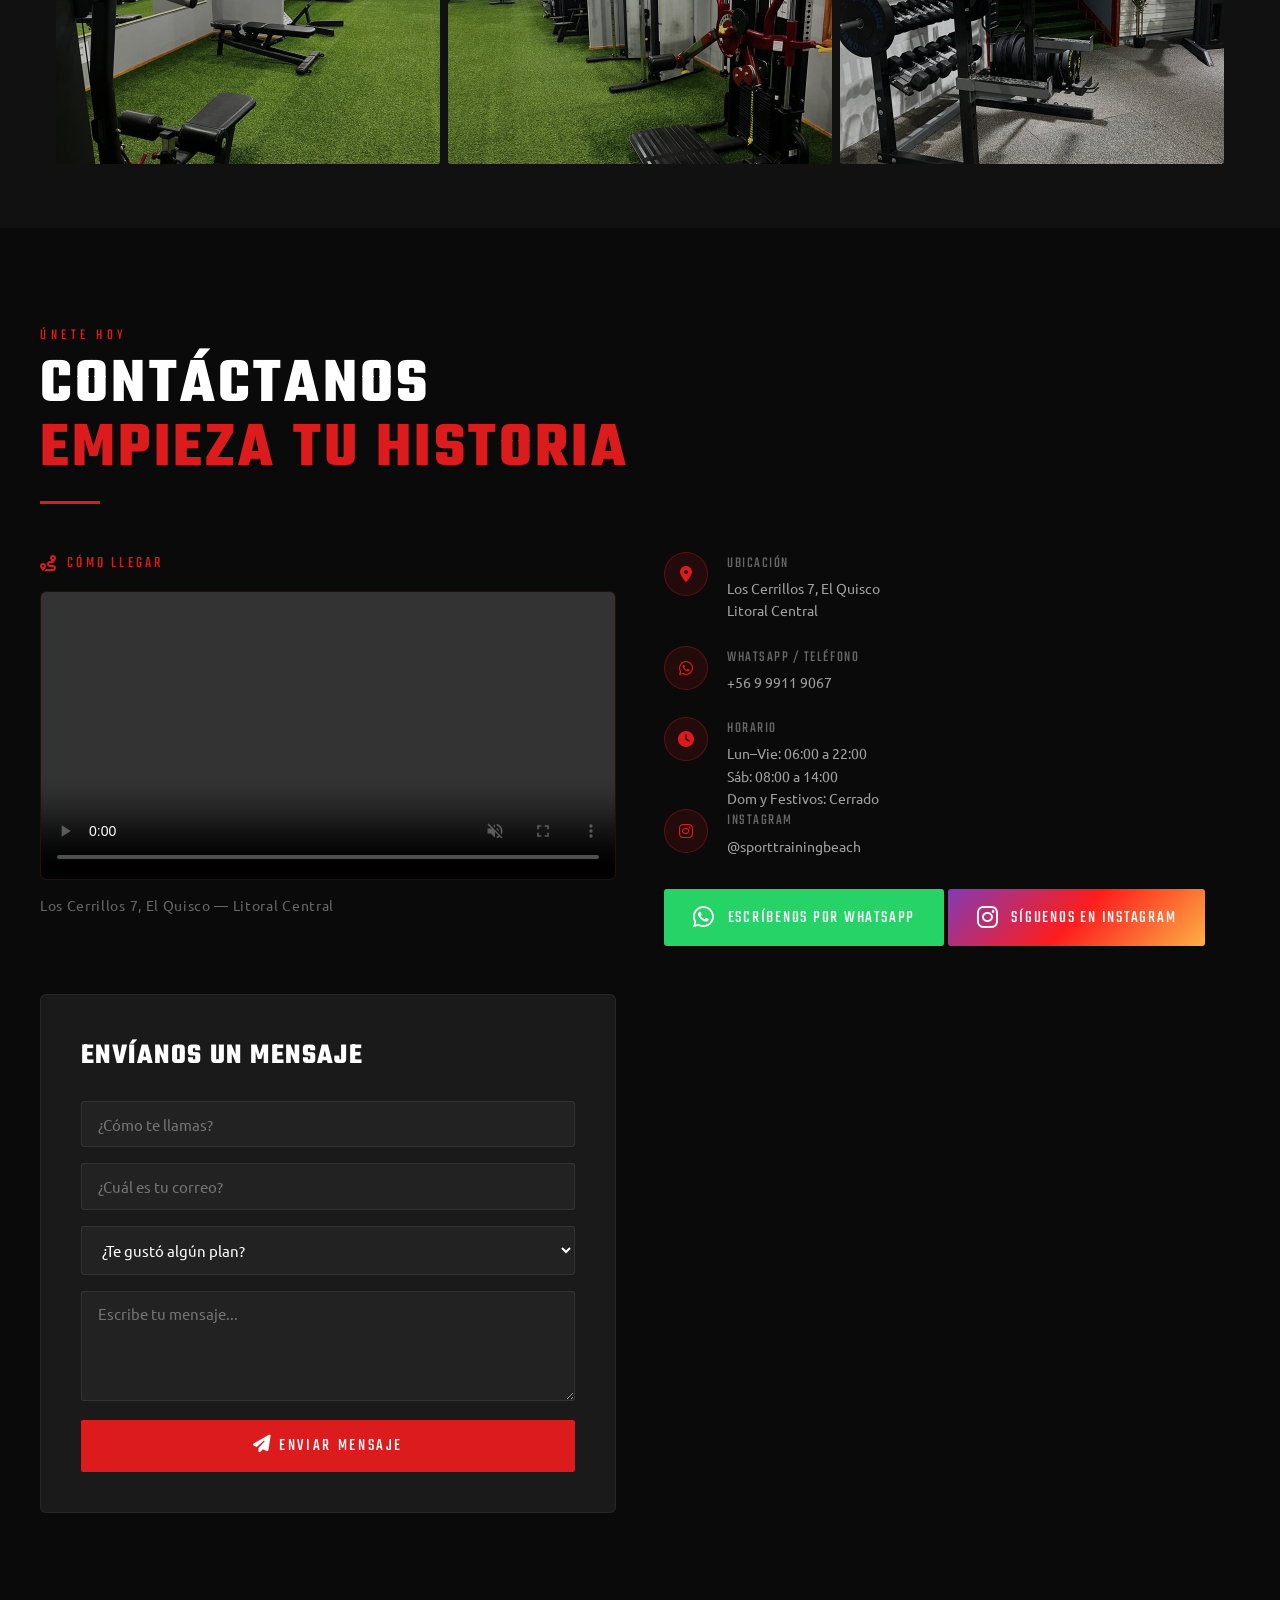
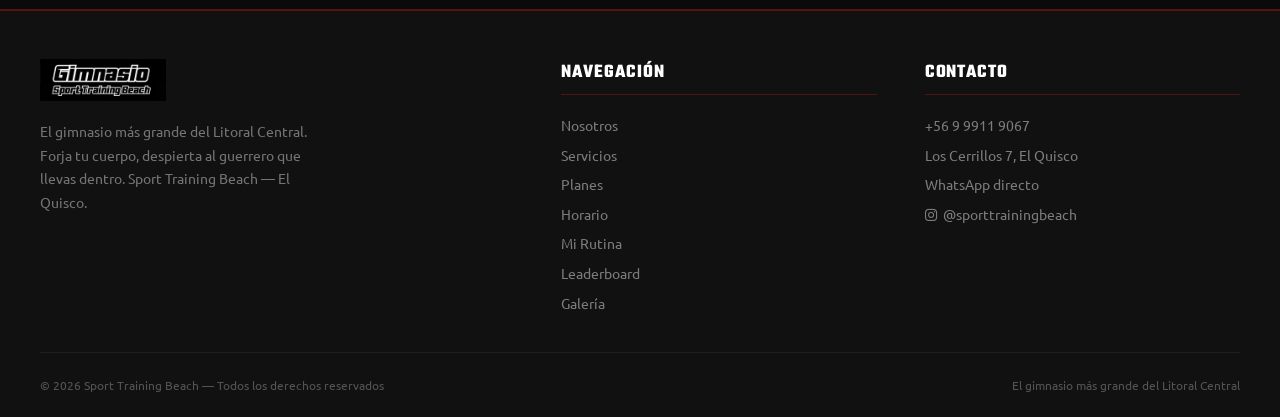
==== commit 9b54d8cd: "fix: integrate video into contact grid, change 200 to 2000 in leaderboard" ====
--- a/index.html
+++ b/index.html
@@ -352,14 +352,14 @@
 .gallery-item:hover .gallery-overlay { opacity:1; }
 
 /* ── CÓMO LLEGAR VIDEO ── */
-.como-llegar { text-align:center; margin-bottom:3.5rem; }
-.como-llegar-label { display:inline-flex; align-items:center; gap:0.5rem; font-family:'Teko',sans-serif; font-size:1rem; letter-spacing:0.2em; text-transform:uppercase; color:var(--rojo); margin-bottom:1rem; }
-.como-llegar-video { width:100%; max-width:700px; border-radius:6px; border:1px solid rgba(220,28,28,0.25); display:block; margin:0 auto 0.75rem; background:#000; }
+.como-llegar-col { display:flex; flex-direction:column; gap:1rem; }
+.como-llegar-label { display:inline-flex; align-items:center; gap:0.5rem; font-family:'Teko',sans-serif; font-size:1rem; letter-spacing:0.2em; text-transform:uppercase; color:var(--rojo); }
+.como-llegar-video { width:100%; border-radius:6px; border:1px solid rgba(220,28,28,0.25); display:block; background:#000; }
 .como-llegar-text { color:rgba(255,255,255,0.38); font-size:0.85rem; letter-spacing:0.05em; }
 
 /* ── CONTACTO ── */
 #contacto { background:var(--negro); }
-.contacto-grid { display:grid; grid-template-columns:1fr 1.4fr; gap:4rem; align-items:start; margin-top:3rem; }
+.contacto-grid { display:grid; grid-template-columns:1fr 1fr; gap:3rem; align-items:start; margin-top:3rem; }
 .contacto-items { display:flex; flex-direction:column; gap:1.5rem; }
 .contacto-item { display:flex; align-items:flex-start; gap:1.2rem; }
 .contacto-item-icon { width:44px; height:44px; background:rgba(220,28,28,0.12); border:1px solid rgba(220,28,28,0.3); border-radius:50%; display:flex; align-items:center; justify-content:center; color:var(--rojo); font-size:1rem; flex-shrink:0; }
@@ -898,7 +898,7 @@
         <p>Este salón de la fama está reservado para quienes forjen su legado.<br>Los inmortales del dojo se revelarán pronto.</p>
         <div class="lb-cs-badge" style="background:rgba(255,215,0,0.12);border-color:rgba(255,215,0,0.4);color:#ffd700;">Muy pronto</div>
       </div>
-      <div class="lb-note" style="border-color:rgba(255,215,0,0.1);"><i class="fas fa-trophy"></i> Estatus Legendario: más de 200 asistencias históricas. Los primeros guerreros se revelarán pronto.</div>
+      <div class="lb-note" style="border-color:rgba(255,215,0,0.1);"><i class="fas fa-trophy"></i> Estatus Legendario: más de 2000 asistencias históricas. Los primeros guerreros se revelarán pronto.</div>
     </div>
   </div>
 </section>
@@ -971,13 +971,12 @@
     <h2 class="section-title fade-in">Contáctanos<br><span style="color:var(--rojo)">Empieza tu historia</span></h2>
     <div class="section-divider fade-in"></div>
 
-    <div class="como-llegar fade-in">
-      <div class="como-llegar-label"><i class="fas fa-route"></i> Cómo llegar</div>
-      <video class="como-llegar-video" src="img/como-llegar.mp4" controls playsinline muted></video>
-      <p class="como-llegar-text">Los Cerrillos 7, El Quisco — Litoral Central</p>
-    </div>
-
     <div class="contacto-grid">
+      <div class="como-llegar-col fade-in">
+        <div class="como-llegar-label"><i class="fas fa-route"></i> Cómo llegar</div>
+        <video class="como-llegar-video" src="img/como-llegar.mp4" controls playsinline muted></video>
+        <p class="como-llegar-text">Los Cerrillos 7, El Quisco — Litoral Central</p>
+      </div>
       <div class="contacto-info fade-in">
         <div class="contacto-items">
           <div class="contacto-item">
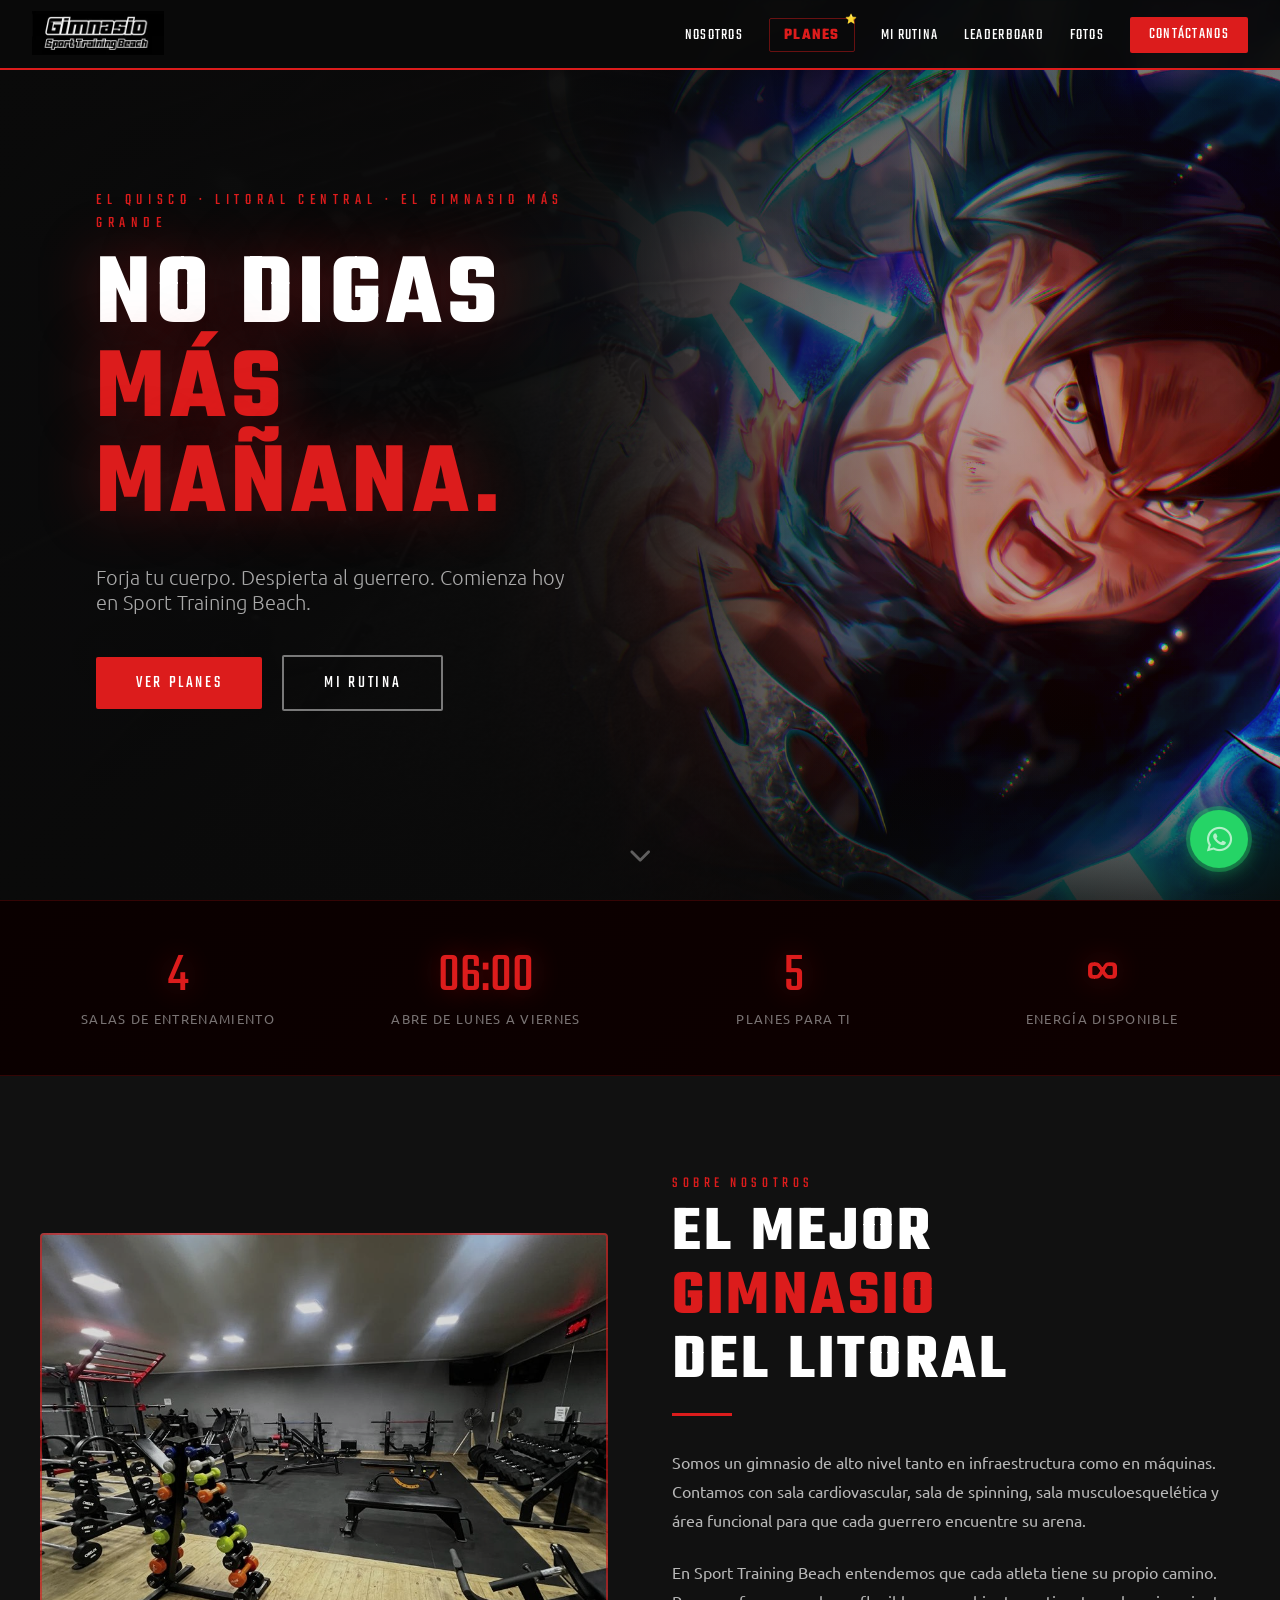
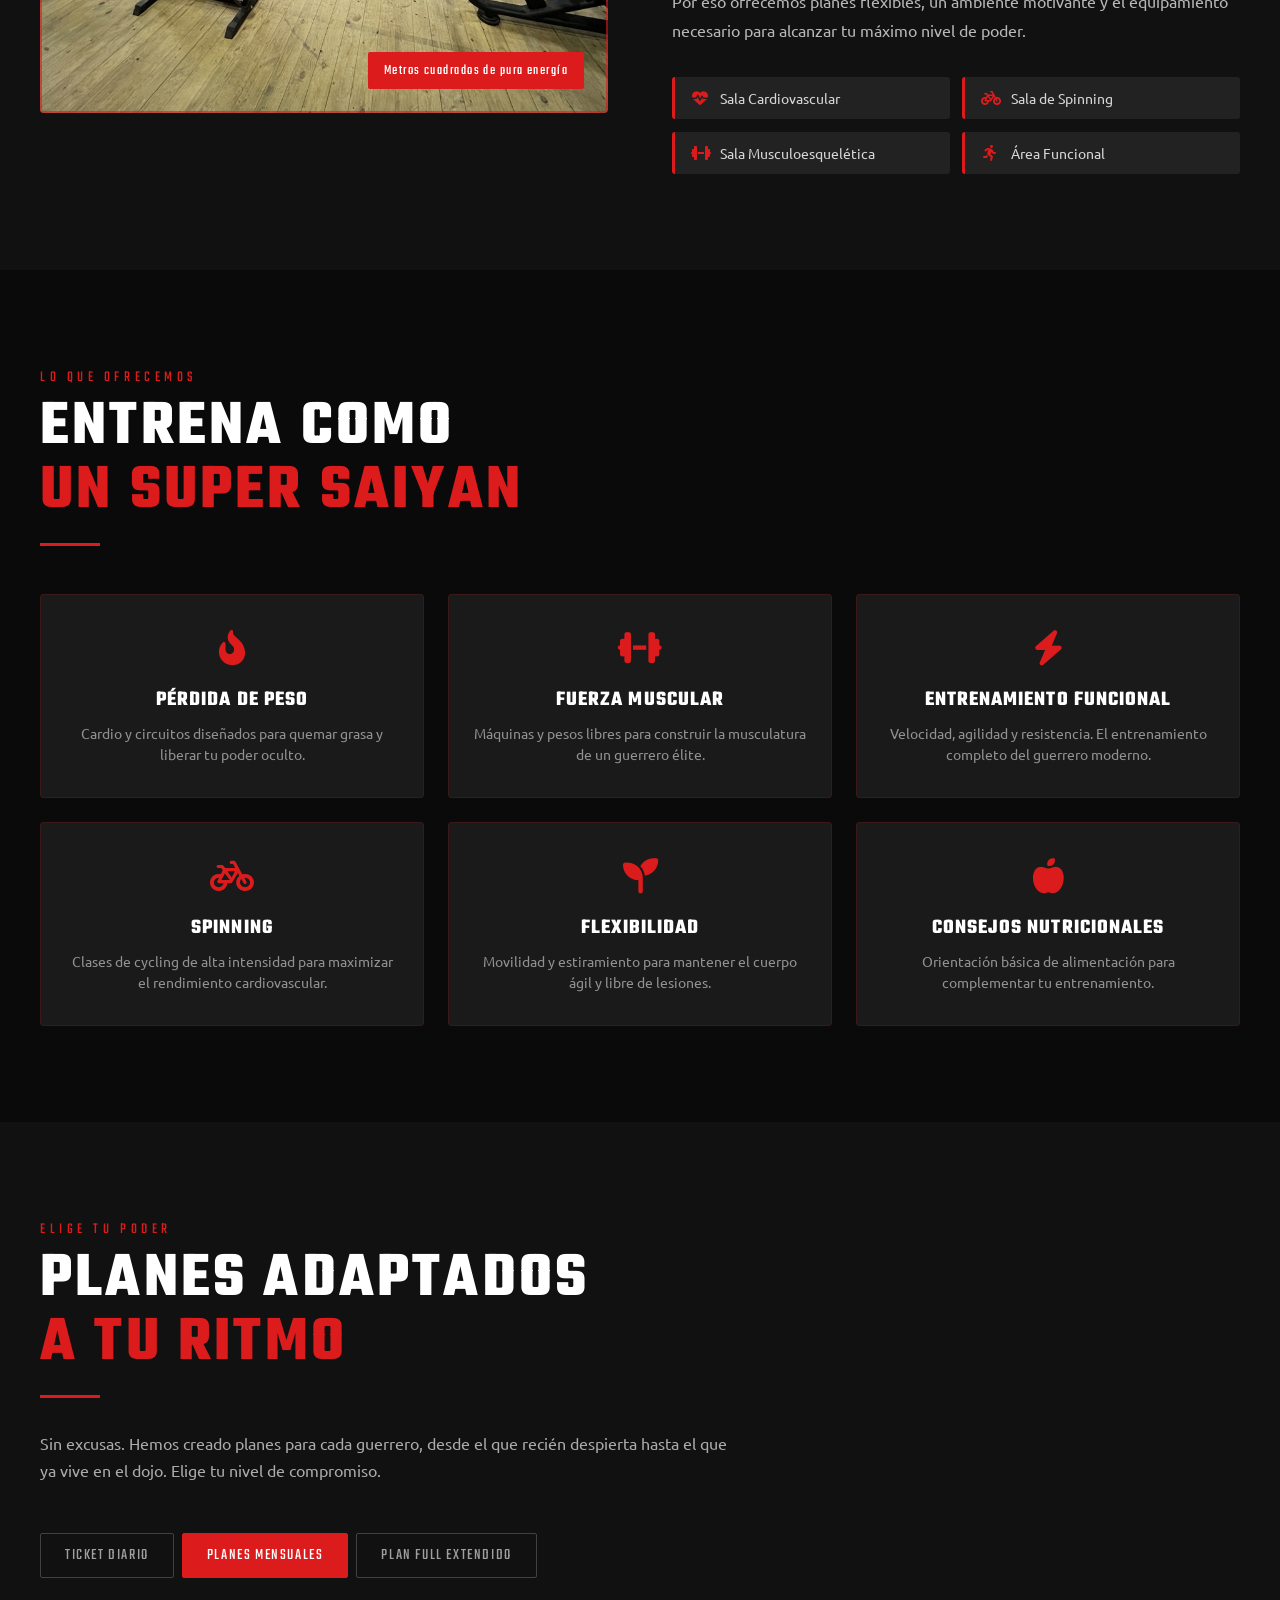
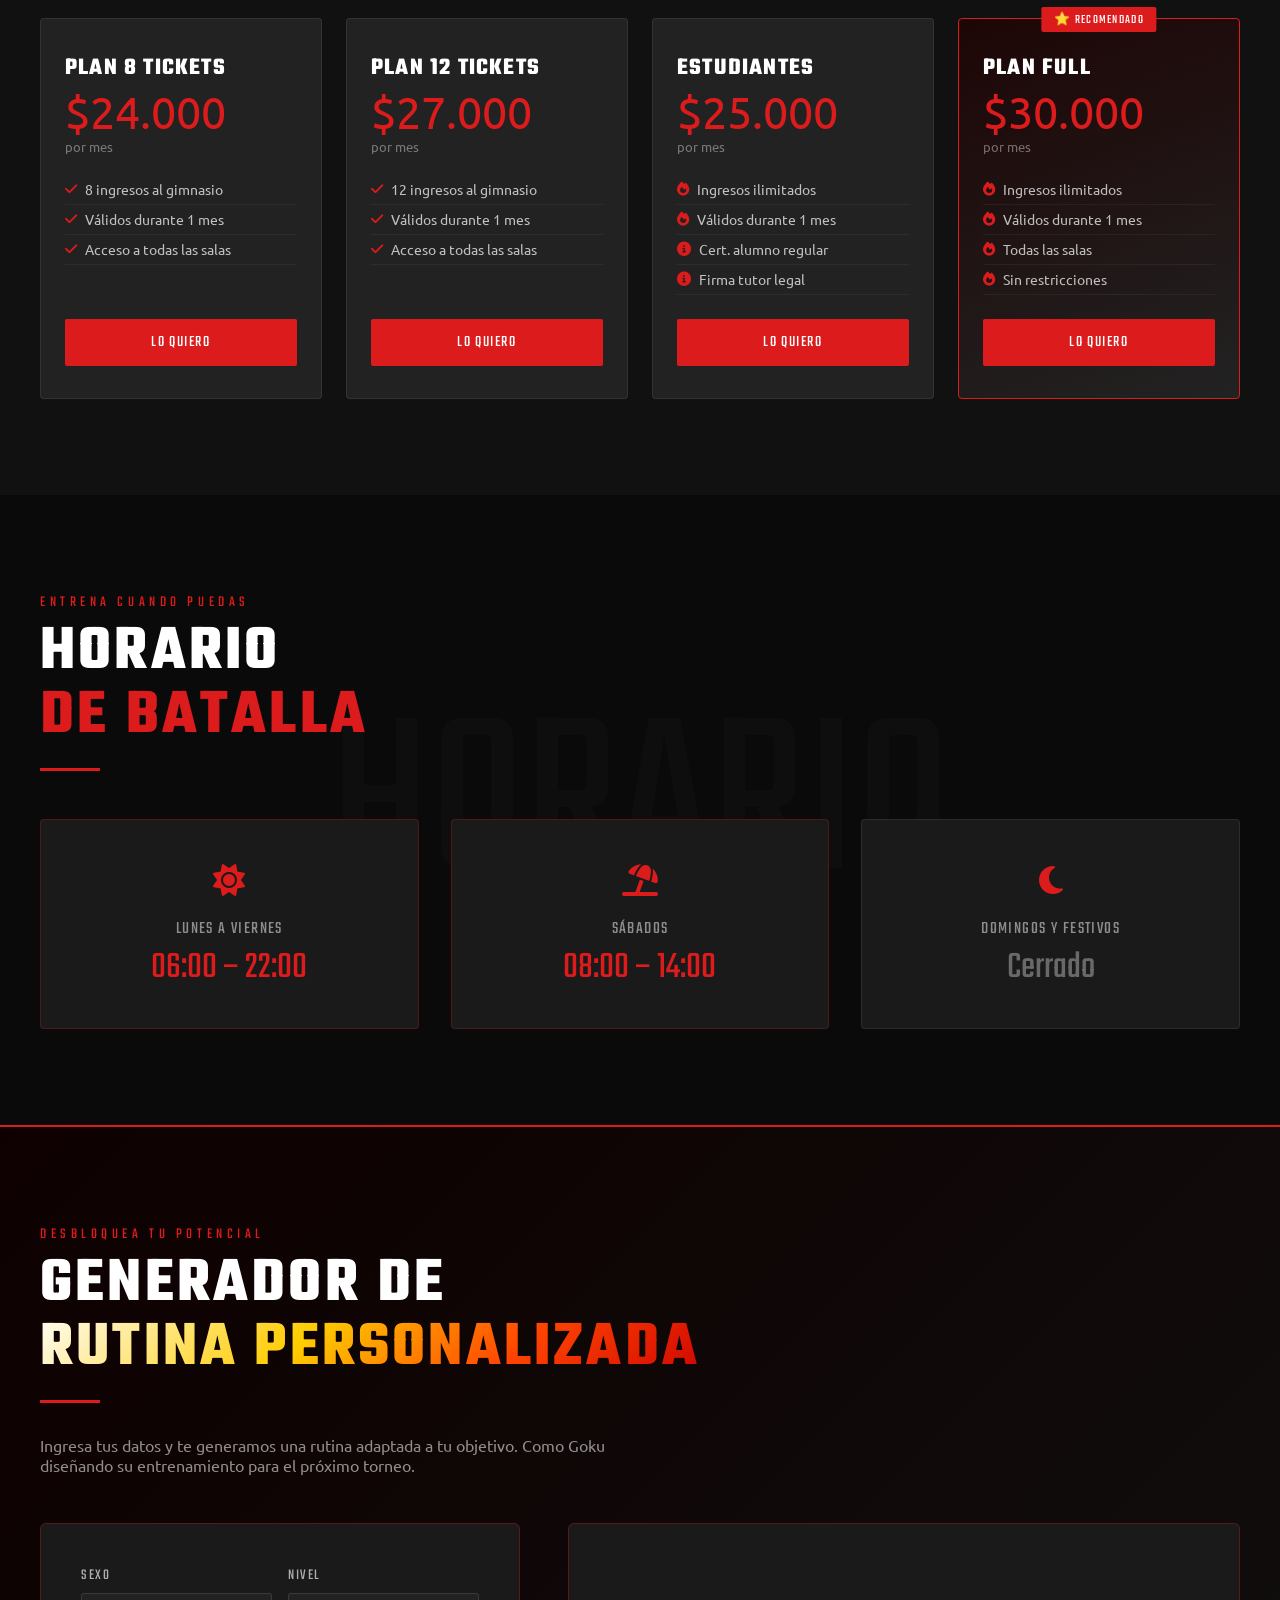
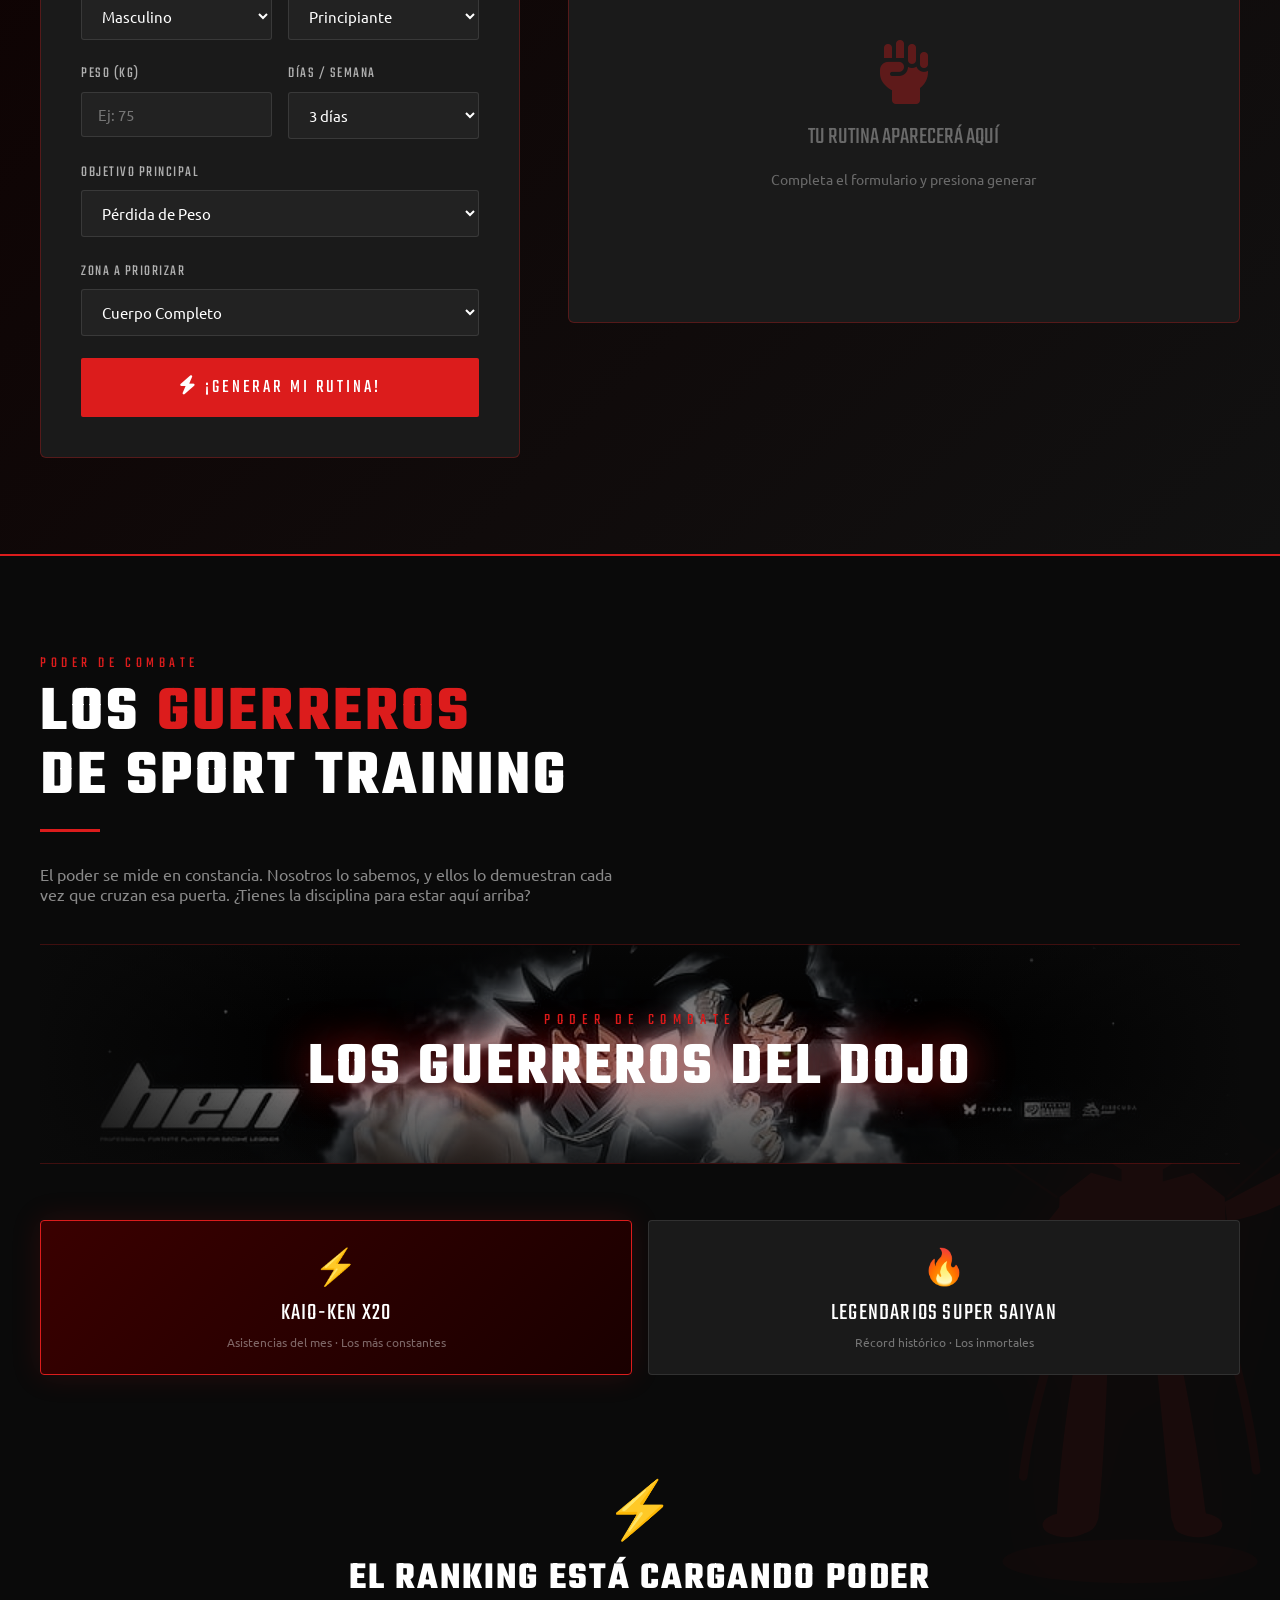
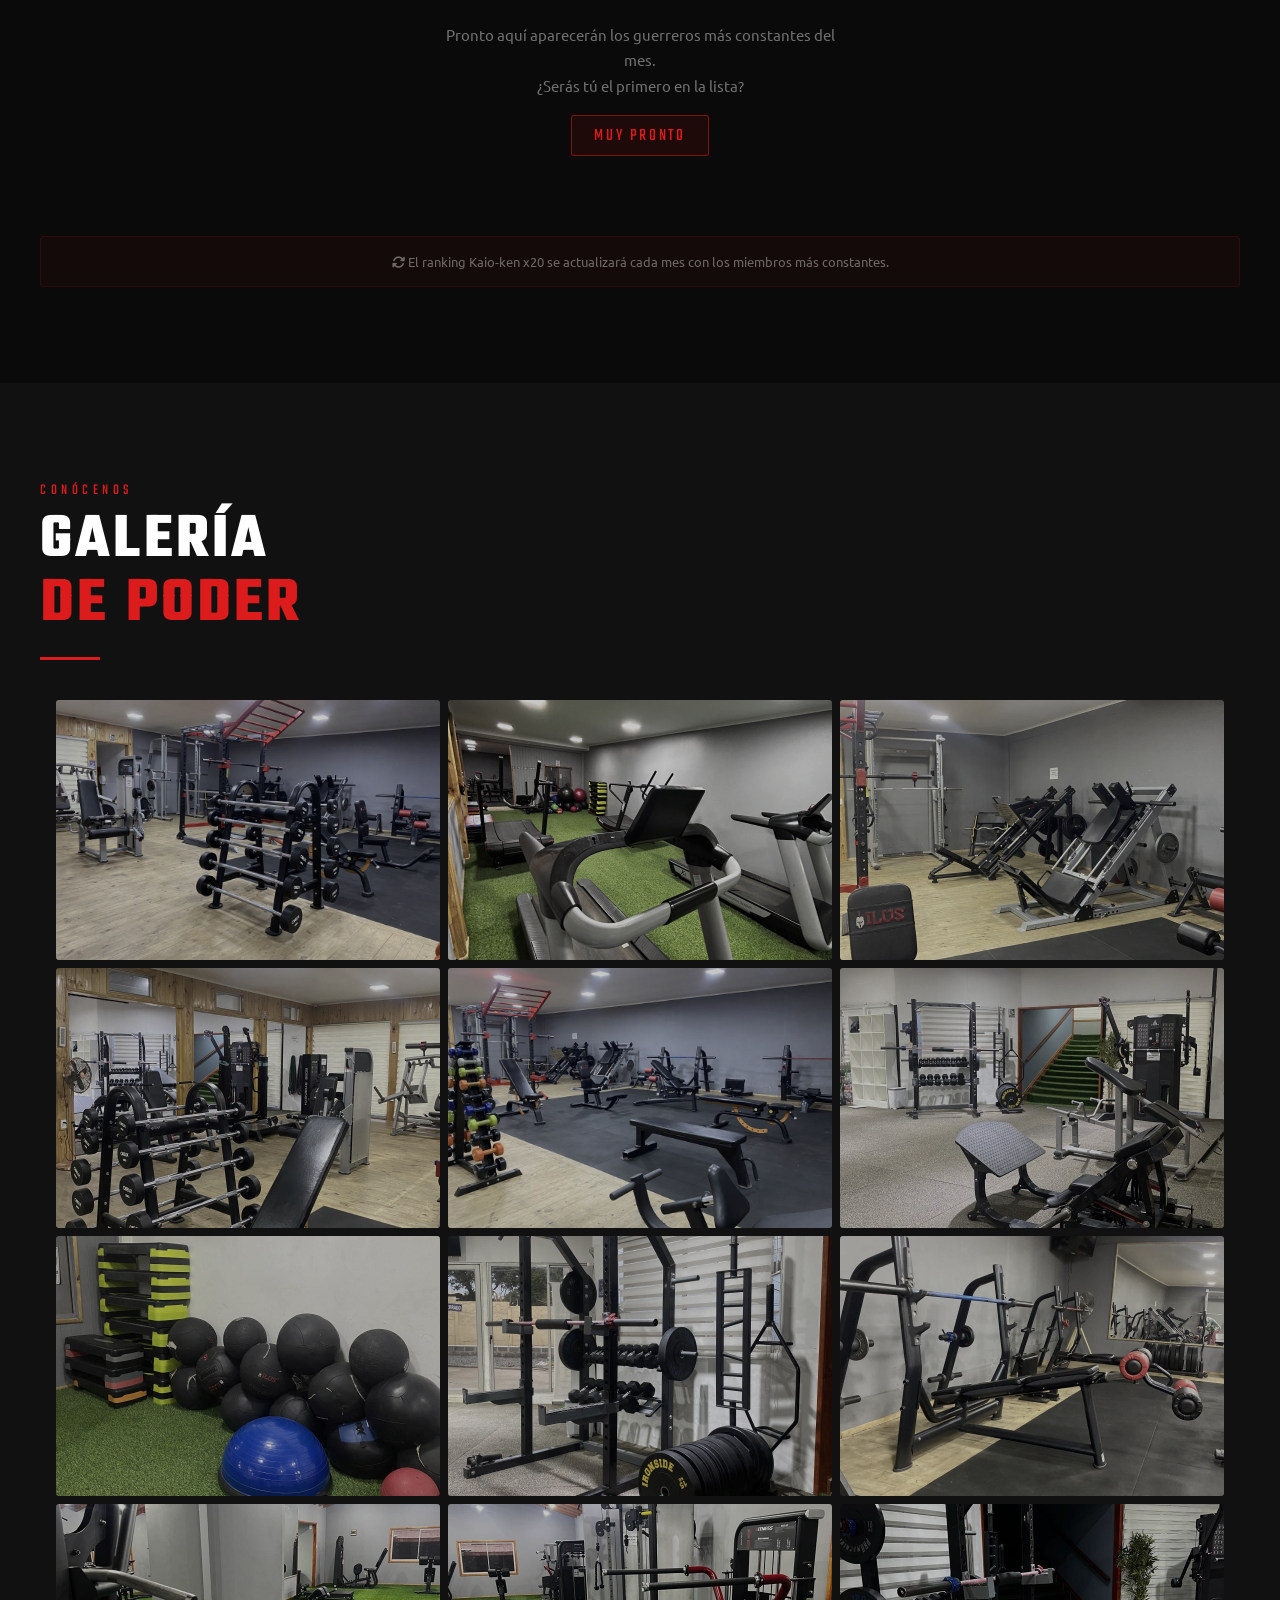
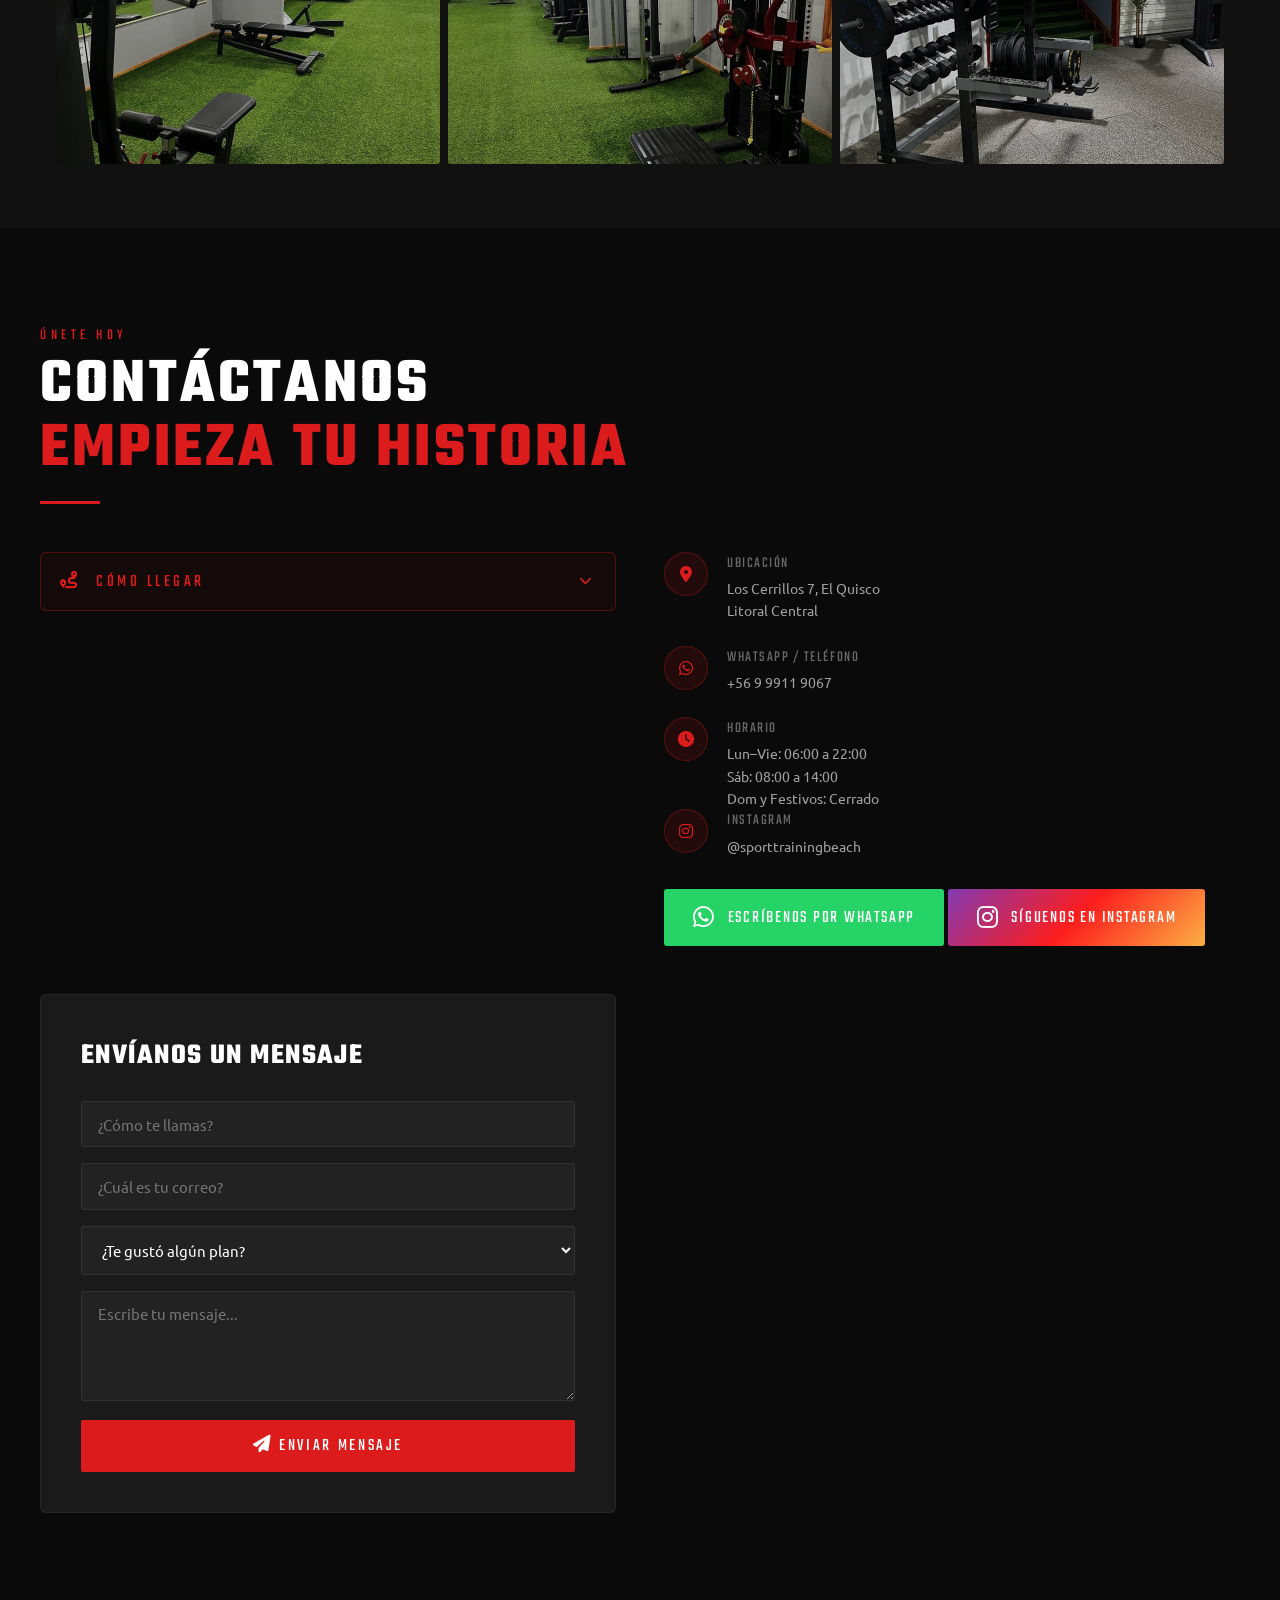
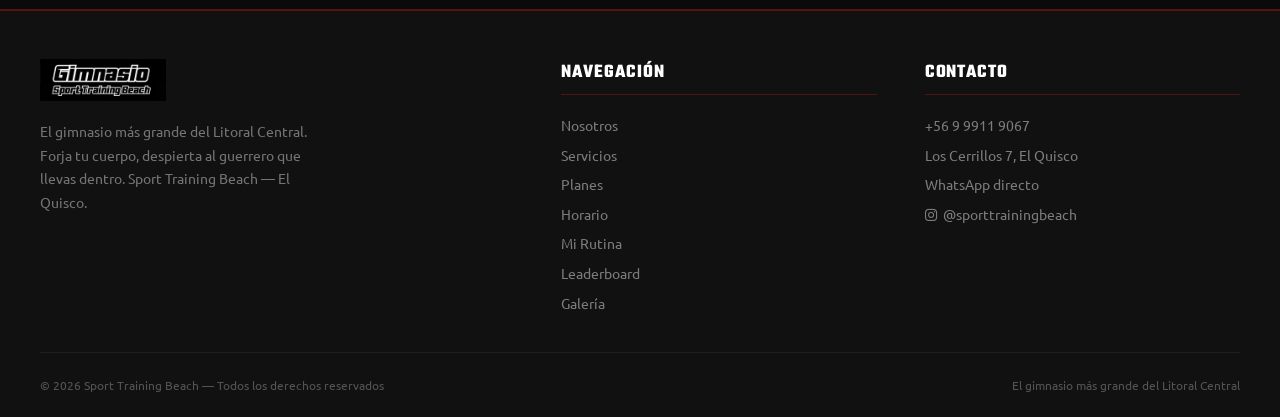
==== commit 37b182d3: "feat: make how-to-get-here video collapsible accordion" ====
--- a/index.html
+++ b/index.html
@@ -352,8 +352,15 @@
 .gallery-item:hover .gallery-overlay { opacity:1; }
 
 /* ── CÓMO LLEGAR VIDEO ── */
-.como-llegar-col { display:flex; flex-direction:column; gap:1rem; }
-.como-llegar-label { display:inline-flex; align-items:center; gap:0.5rem; font-family:'Teko',sans-serif; font-size:1rem; letter-spacing:0.2em; text-transform:uppercase; color:var(--rojo); }
+.como-llegar-col { display:flex; flex-direction:column; gap:0; }
+.como-llegar-trigger { display:flex; align-items:center; justify-content:space-between; gap:0.5rem; font-family:'Teko',sans-serif; font-size:1.1rem; letter-spacing:0.2em; text-transform:uppercase; color:var(--rojo); cursor:pointer; padding:1rem 1.2rem; border:1px solid rgba(220,28,28,0.3); border-radius:6px; background:rgba(220,28,28,0.05); transition:background 0.2s; user-select:none; }
+.como-llegar-trigger:hover { background:rgba(220,28,28,0.1); }
+.como-llegar-trigger .cl-arrow { font-size:0.8rem; transition:transform 0.3s; }
+.como-llegar-trigger.open .cl-arrow { transform:rotate(180deg); }
+.como-llegar-body { display:grid; grid-template-rows:0fr; transition:grid-template-rows 0.35s ease; }
+.como-llegar-body.open { grid-template-rows:1fr; }
+.como-llegar-inner { overflow:hidden; display:flex; flex-direction:column; gap:0.6rem; padding:0 0.2rem; }
+.como-llegar-body.open .como-llegar-inner { padding-top:0.8rem; }
 .como-llegar-video { width:100%; border-radius:6px; border:1px solid rgba(220,28,28,0.25); display:block; background:#000; }
 .como-llegar-text { color:rgba(255,255,255,0.38); font-size:0.85rem; letter-spacing:0.05em; }
 
@@ -973,9 +980,16 @@
 
     <div class="contacto-grid">
       <div class="como-llegar-col fade-in">
-        <div class="como-llegar-label"><i class="fas fa-route"></i> Cómo llegar</div>
-        <video class="como-llegar-video" src="img/como-llegar.mp4" controls playsinline muted></video>
-        <p class="como-llegar-text">Los Cerrillos 7, El Quisco — Litoral Central</p>
+        <div class="como-llegar-trigger" onclick="toggleLlegar(this)">
+          <span><i class="fas fa-route" style="margin-right:0.5rem;"></i> Cómo llegar</span>
+          <i class="fas fa-chevron-down cl-arrow"></i>
+        </div>
+        <div class="como-llegar-body">
+          <div class="como-llegar-inner">
+            <video class="como-llegar-video" src="img/como-llegar.mp4" controls playsinline muted></video>
+            <p class="como-llegar-text">Los Cerrillos 7, El Quisco — Litoral Central</p>
+          </div>
+        </div>
       </div>
       <div class="contacto-info fade-in">
         <div class="contacto-items">
@@ -1093,6 +1107,13 @@
 </div>
 
 <script>
+// ── CÓMO LLEGAR ──
+function toggleLlegar(trigger) {
+  const body = trigger.nextElementSibling;
+  trigger.classList.toggle('open');
+  body.classList.toggle('open');
+}
+
 // ── NAV ──
 function toggleMenu() {
   const menu = document.getElementById('nav-menu');
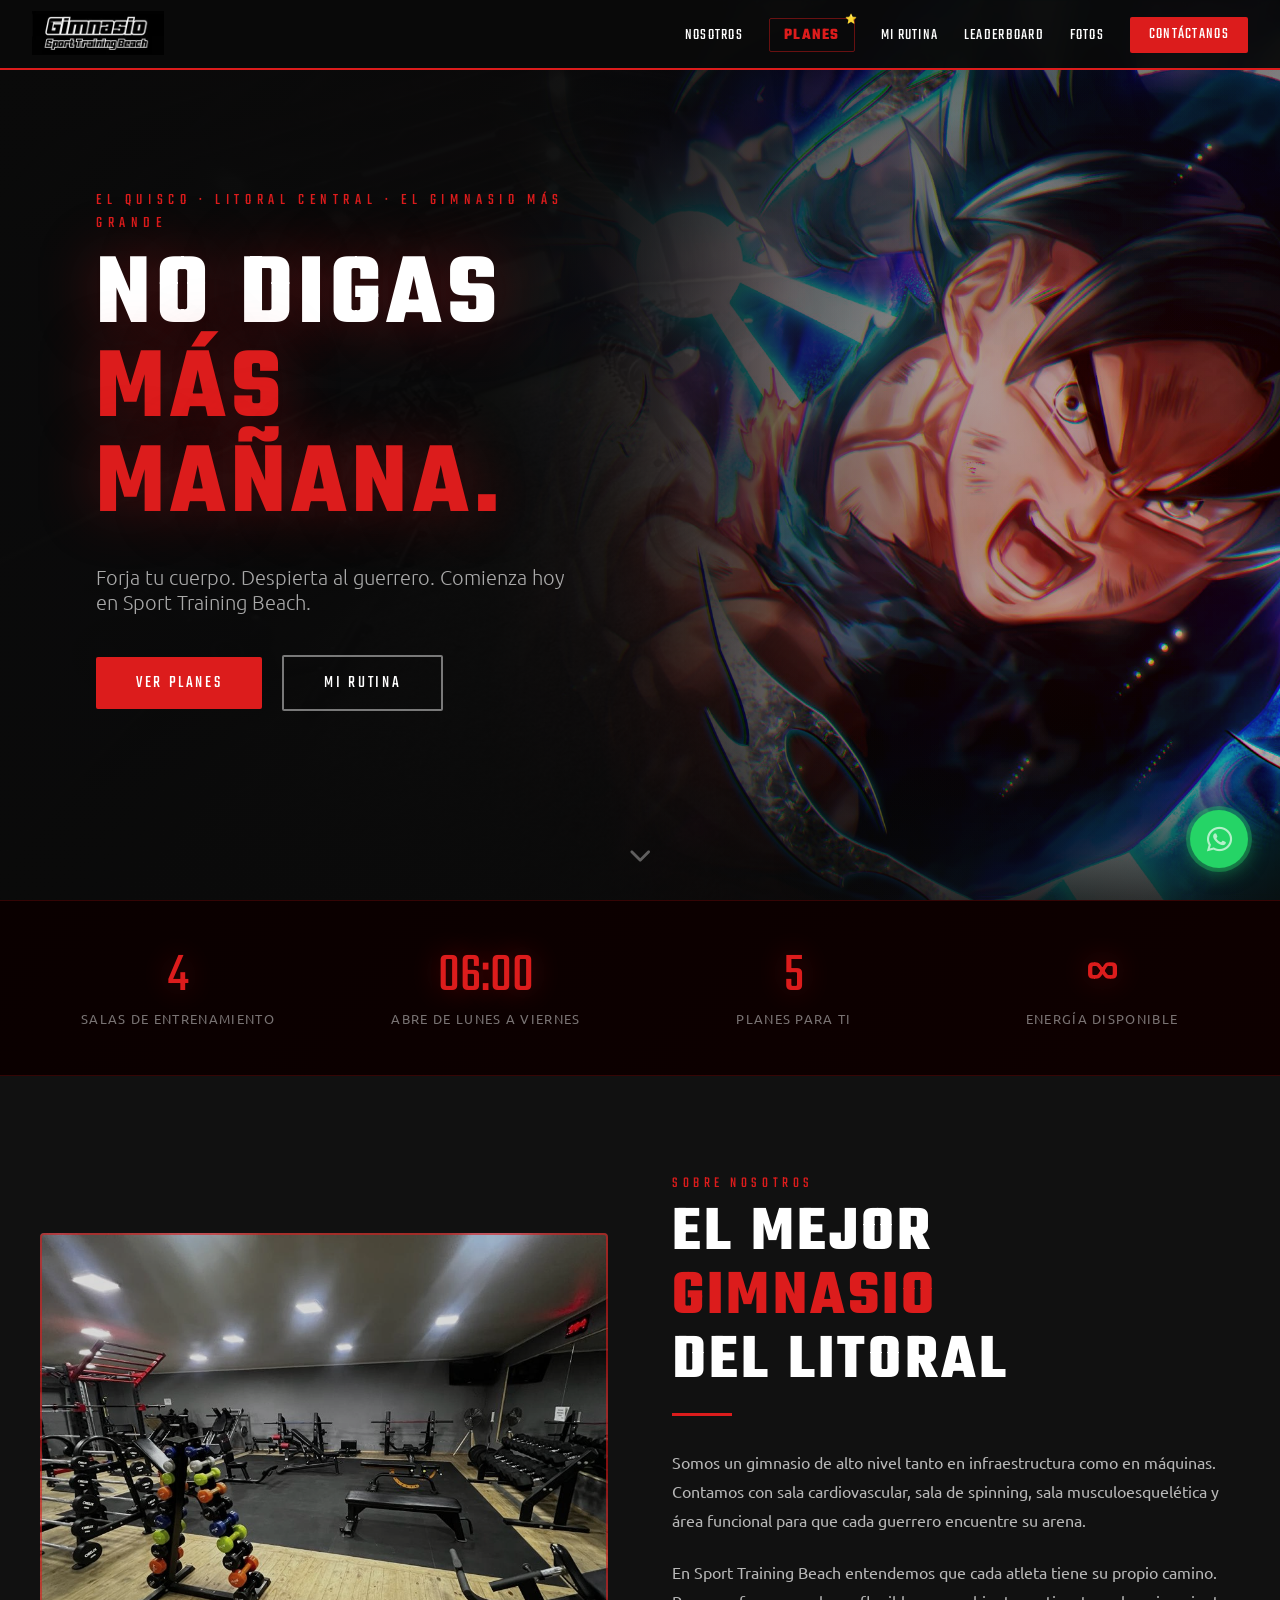
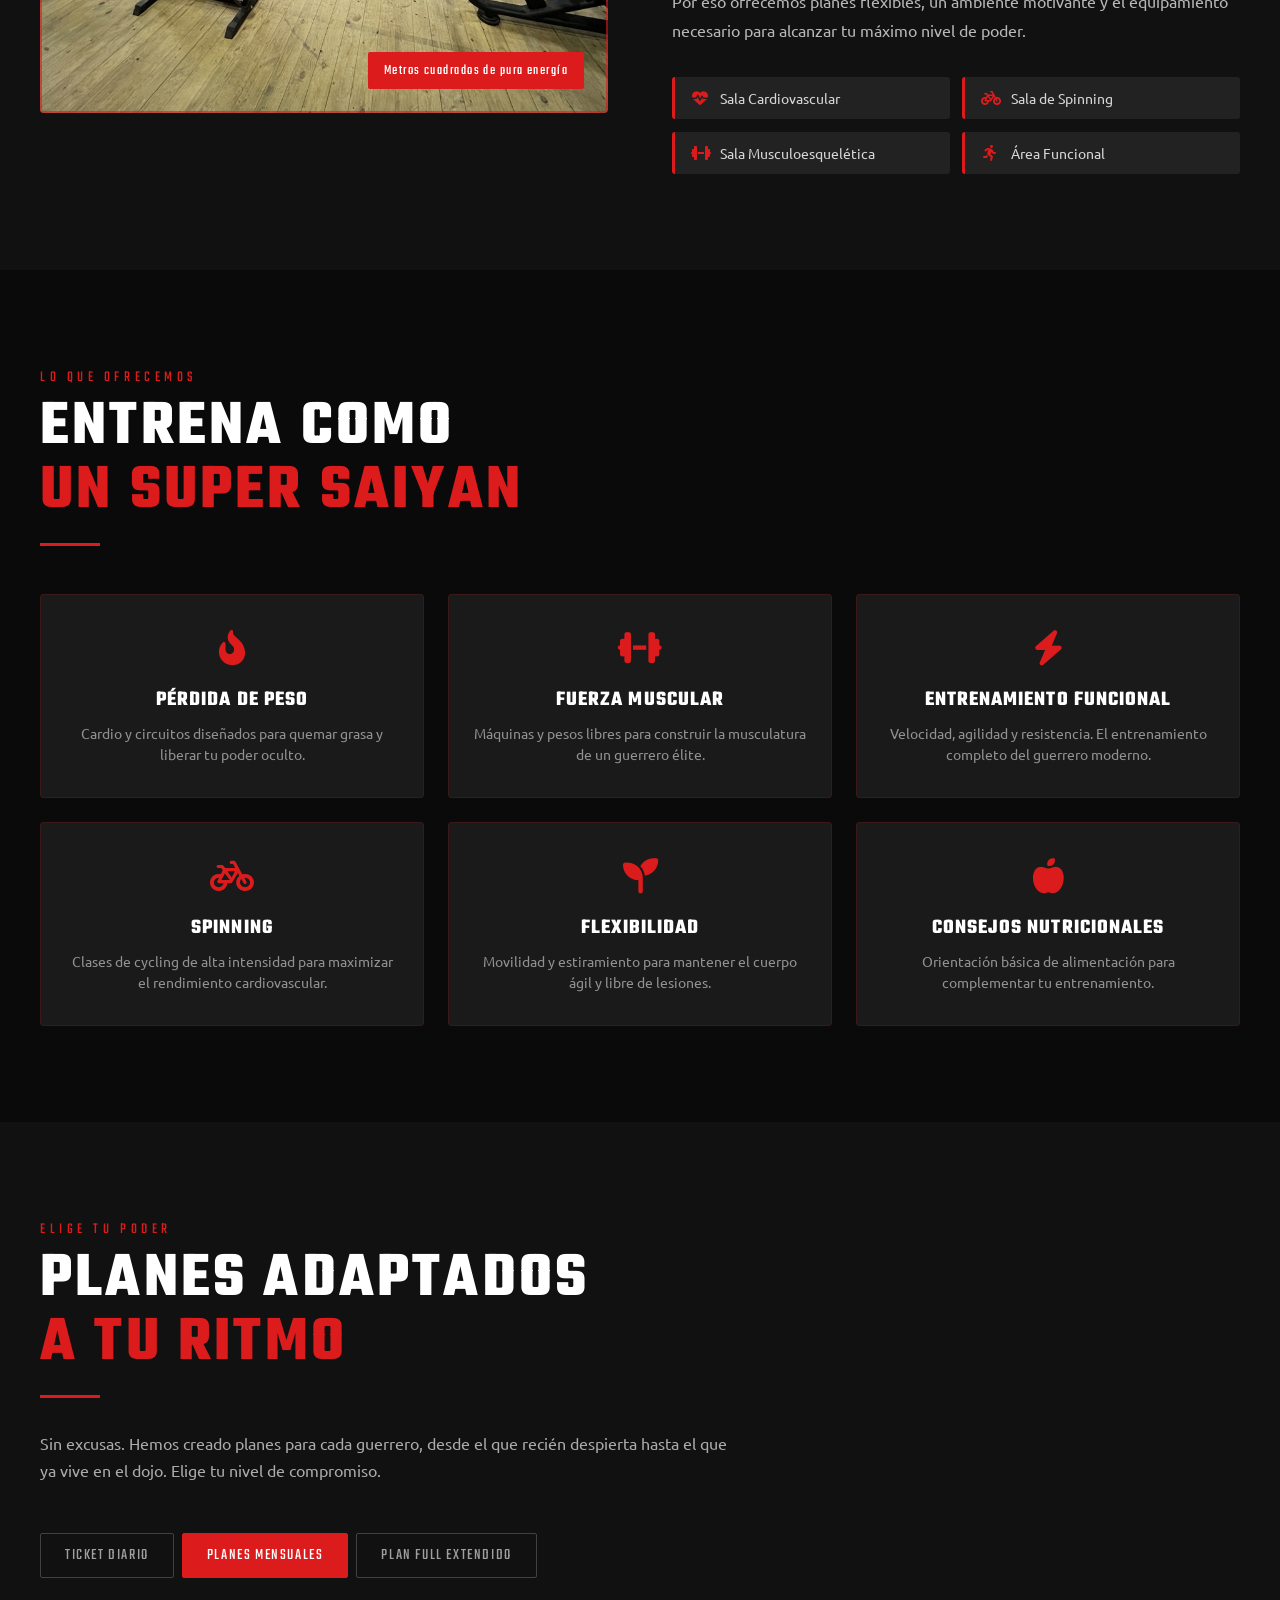
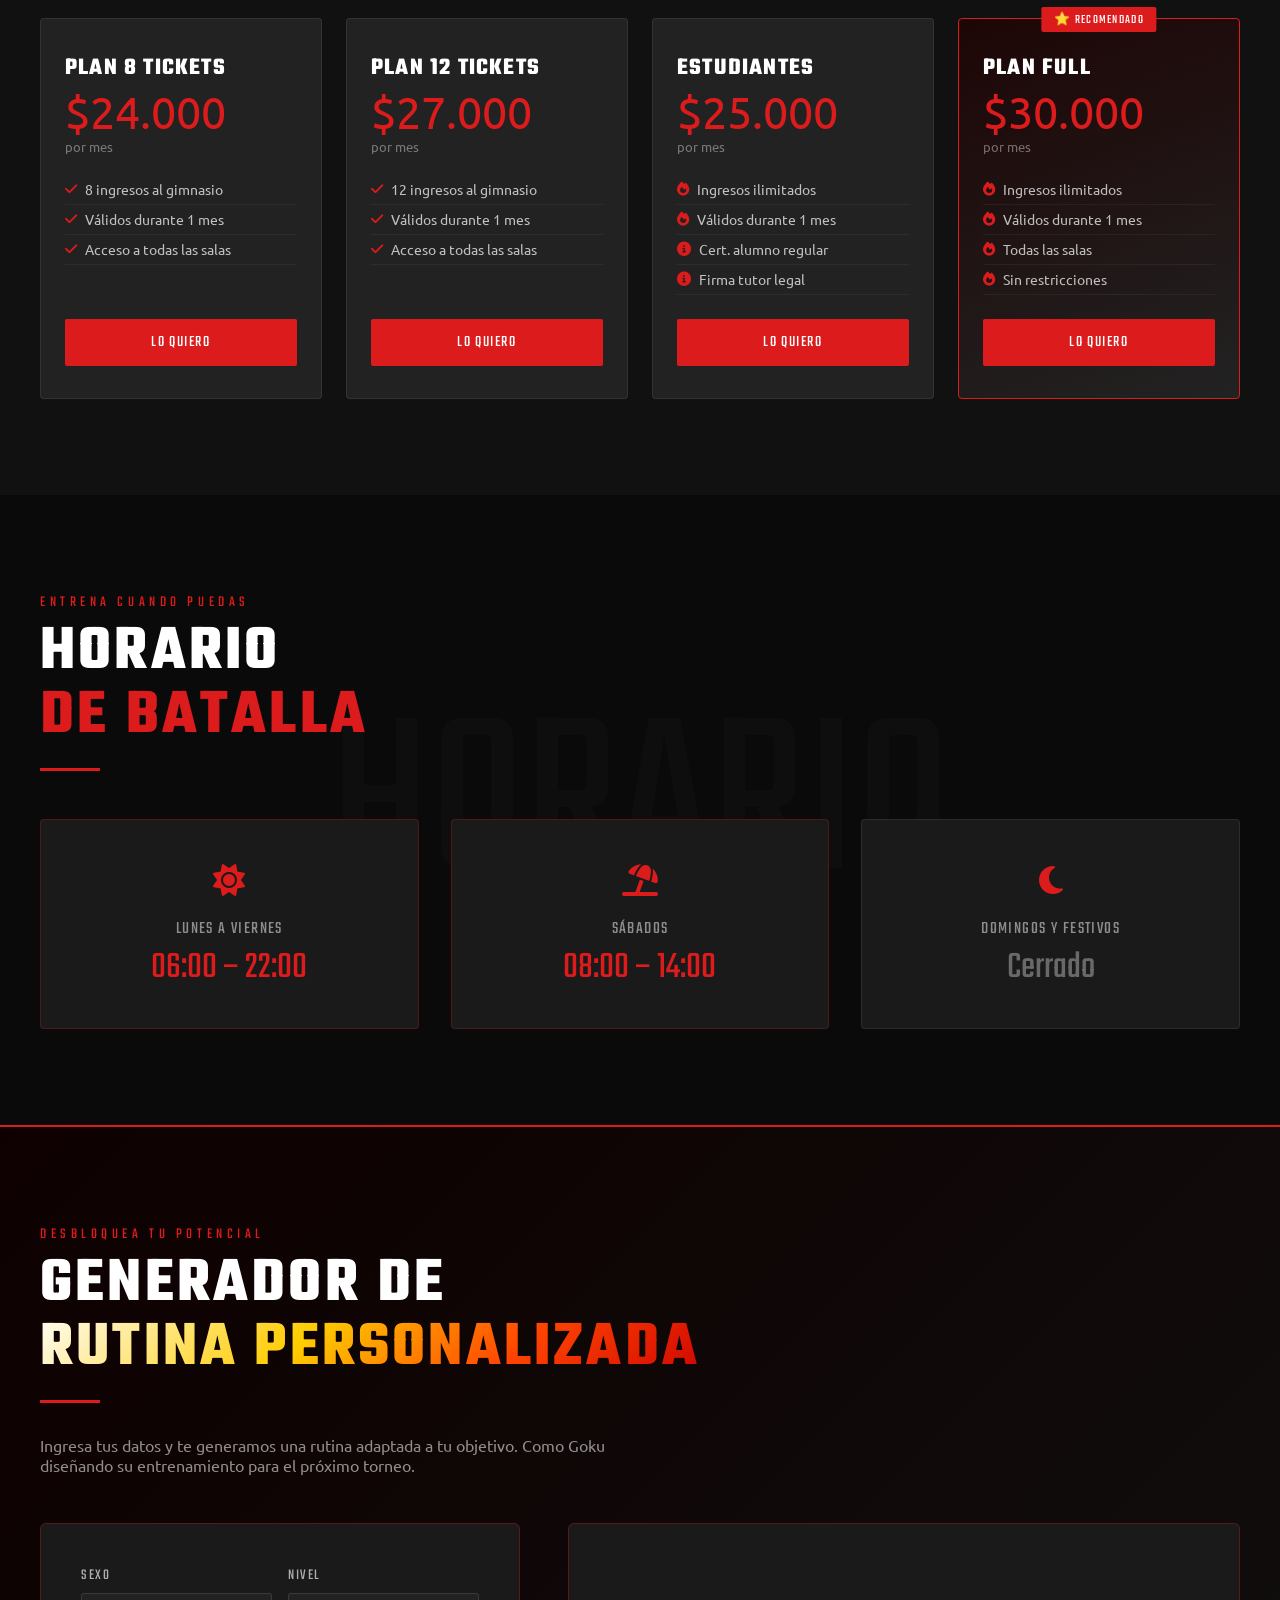
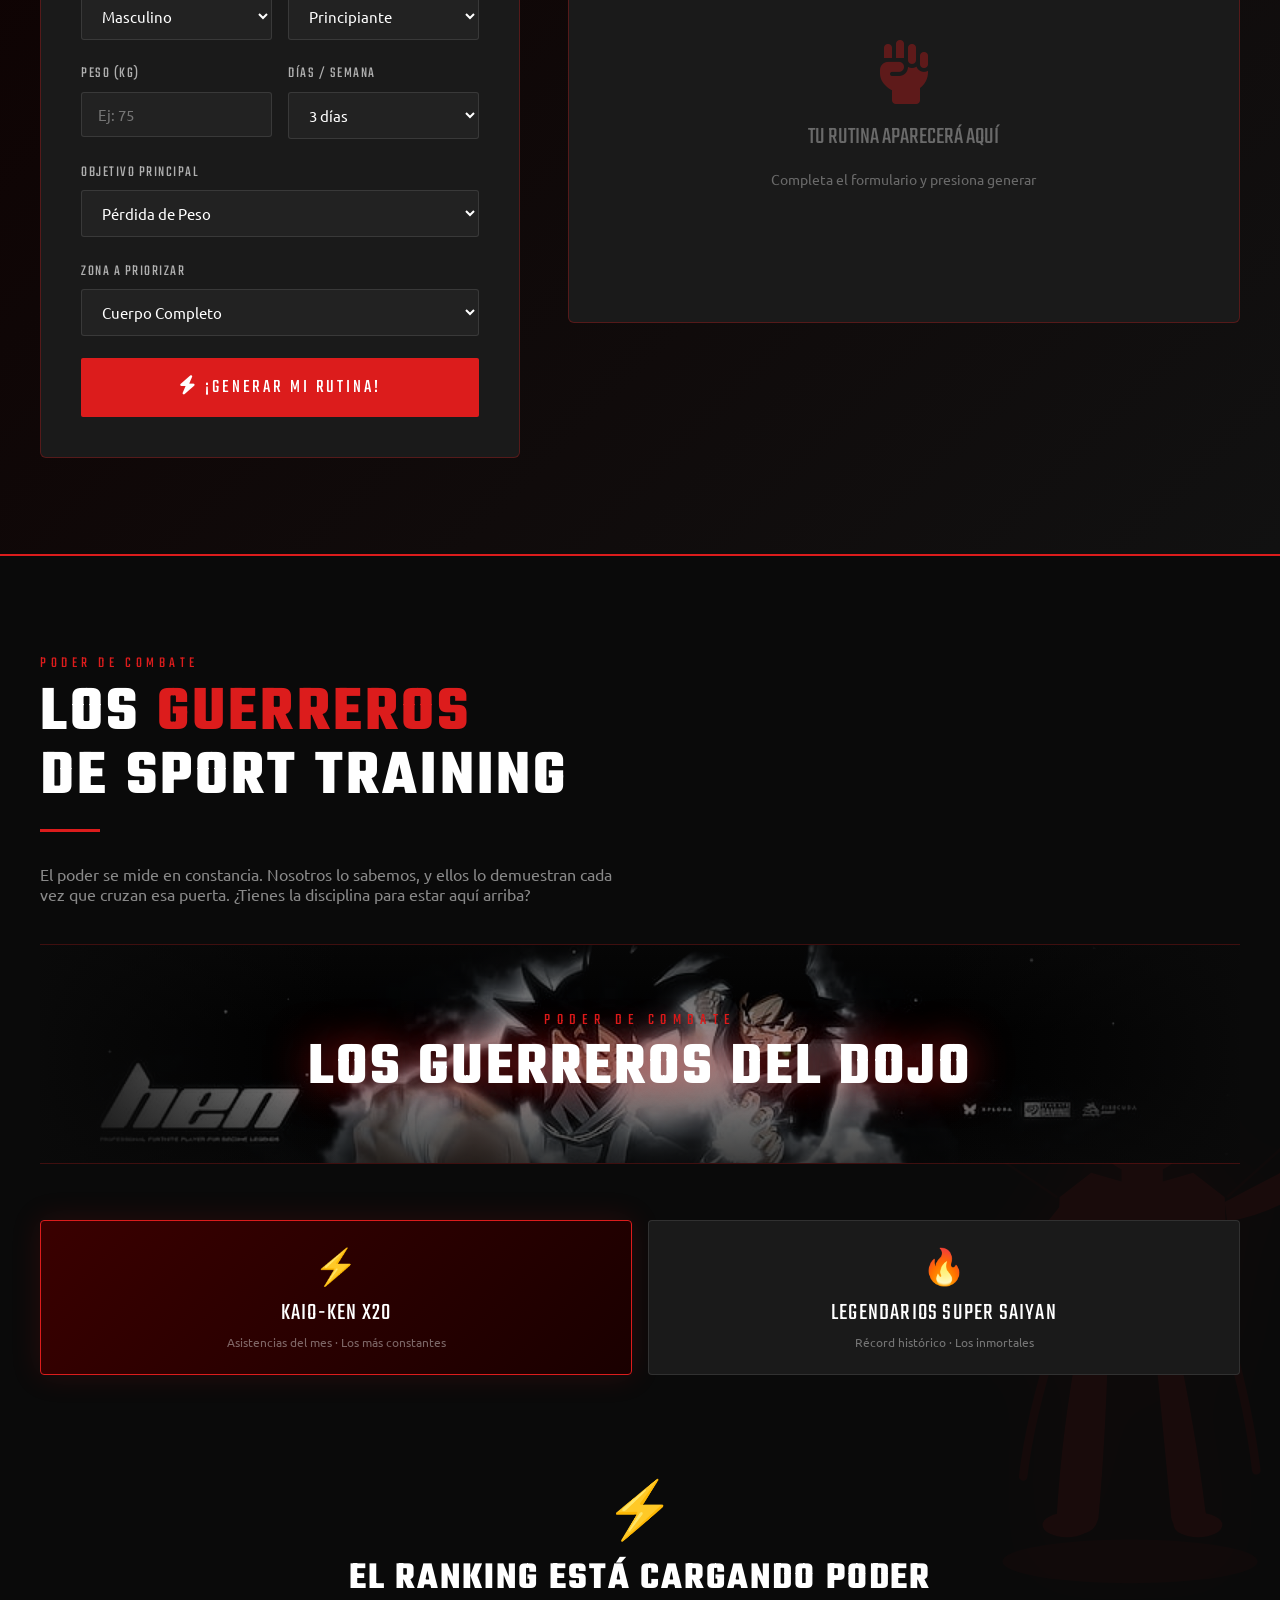
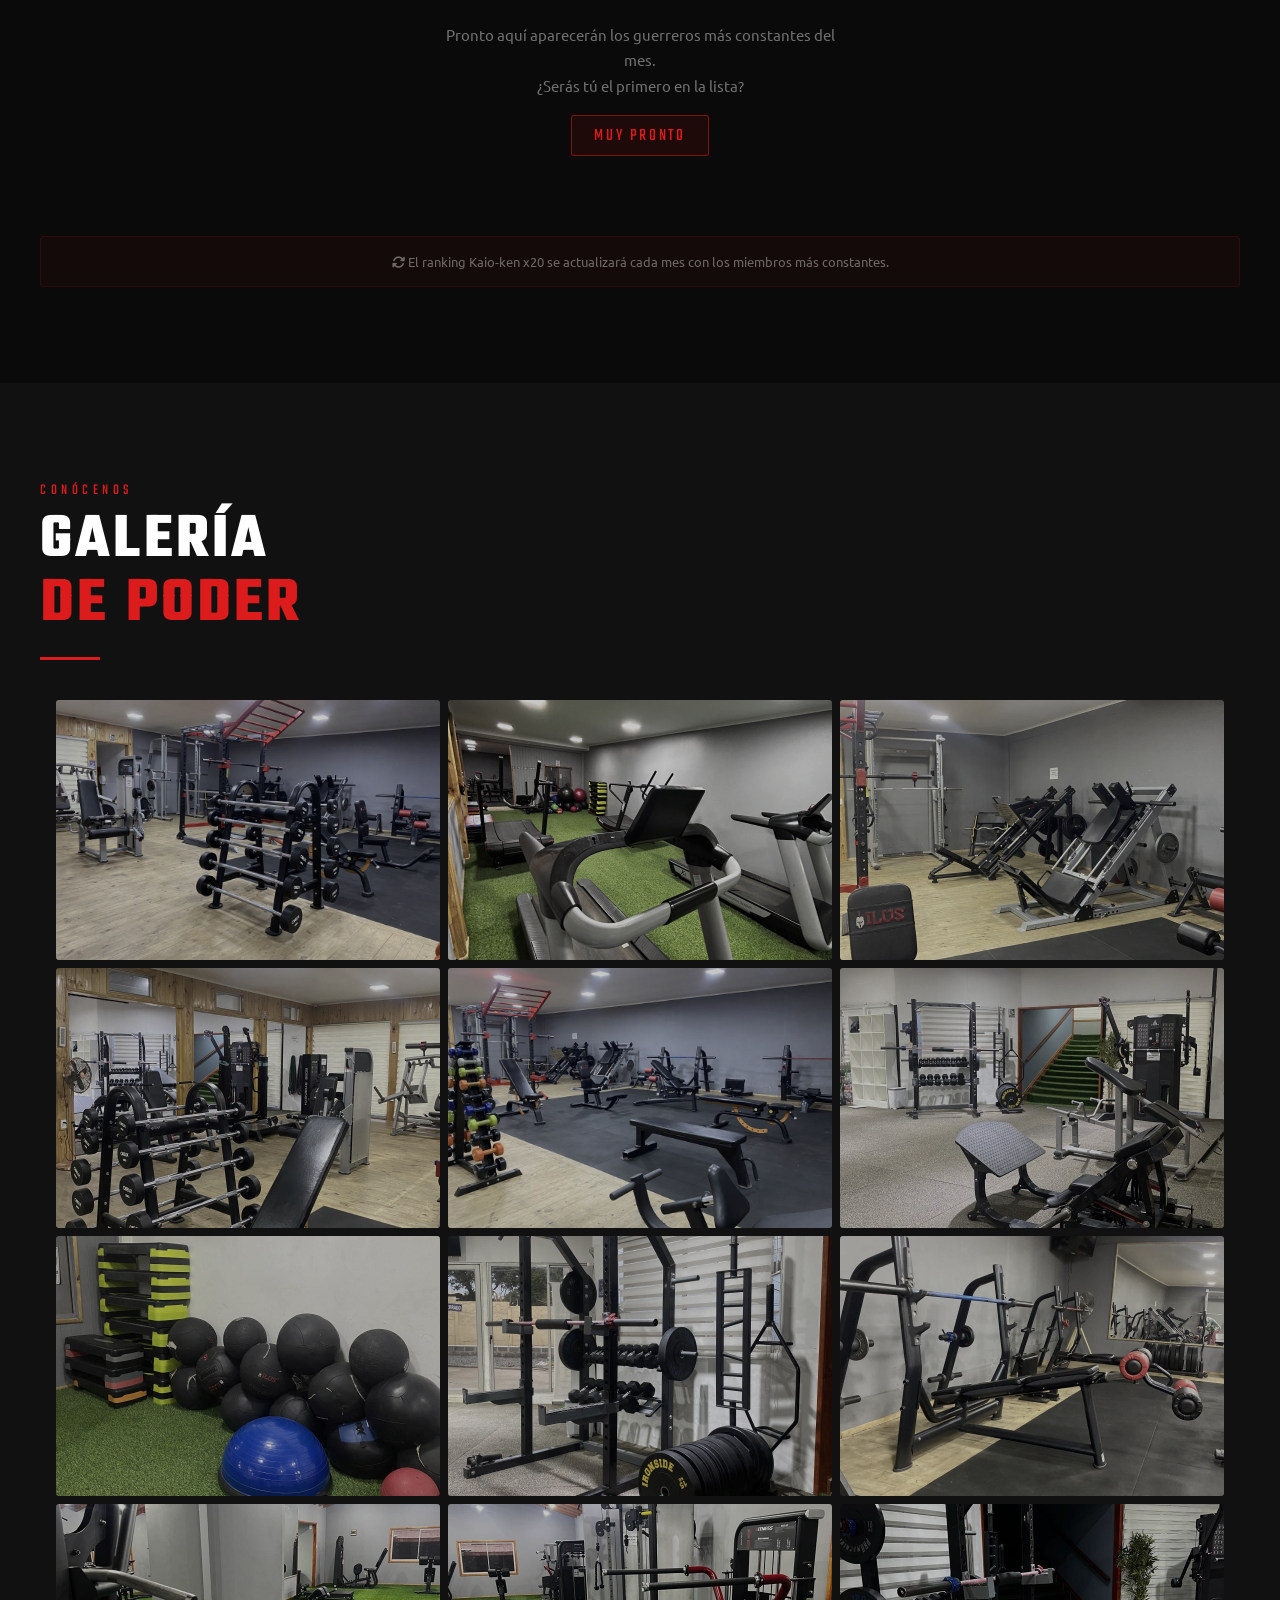
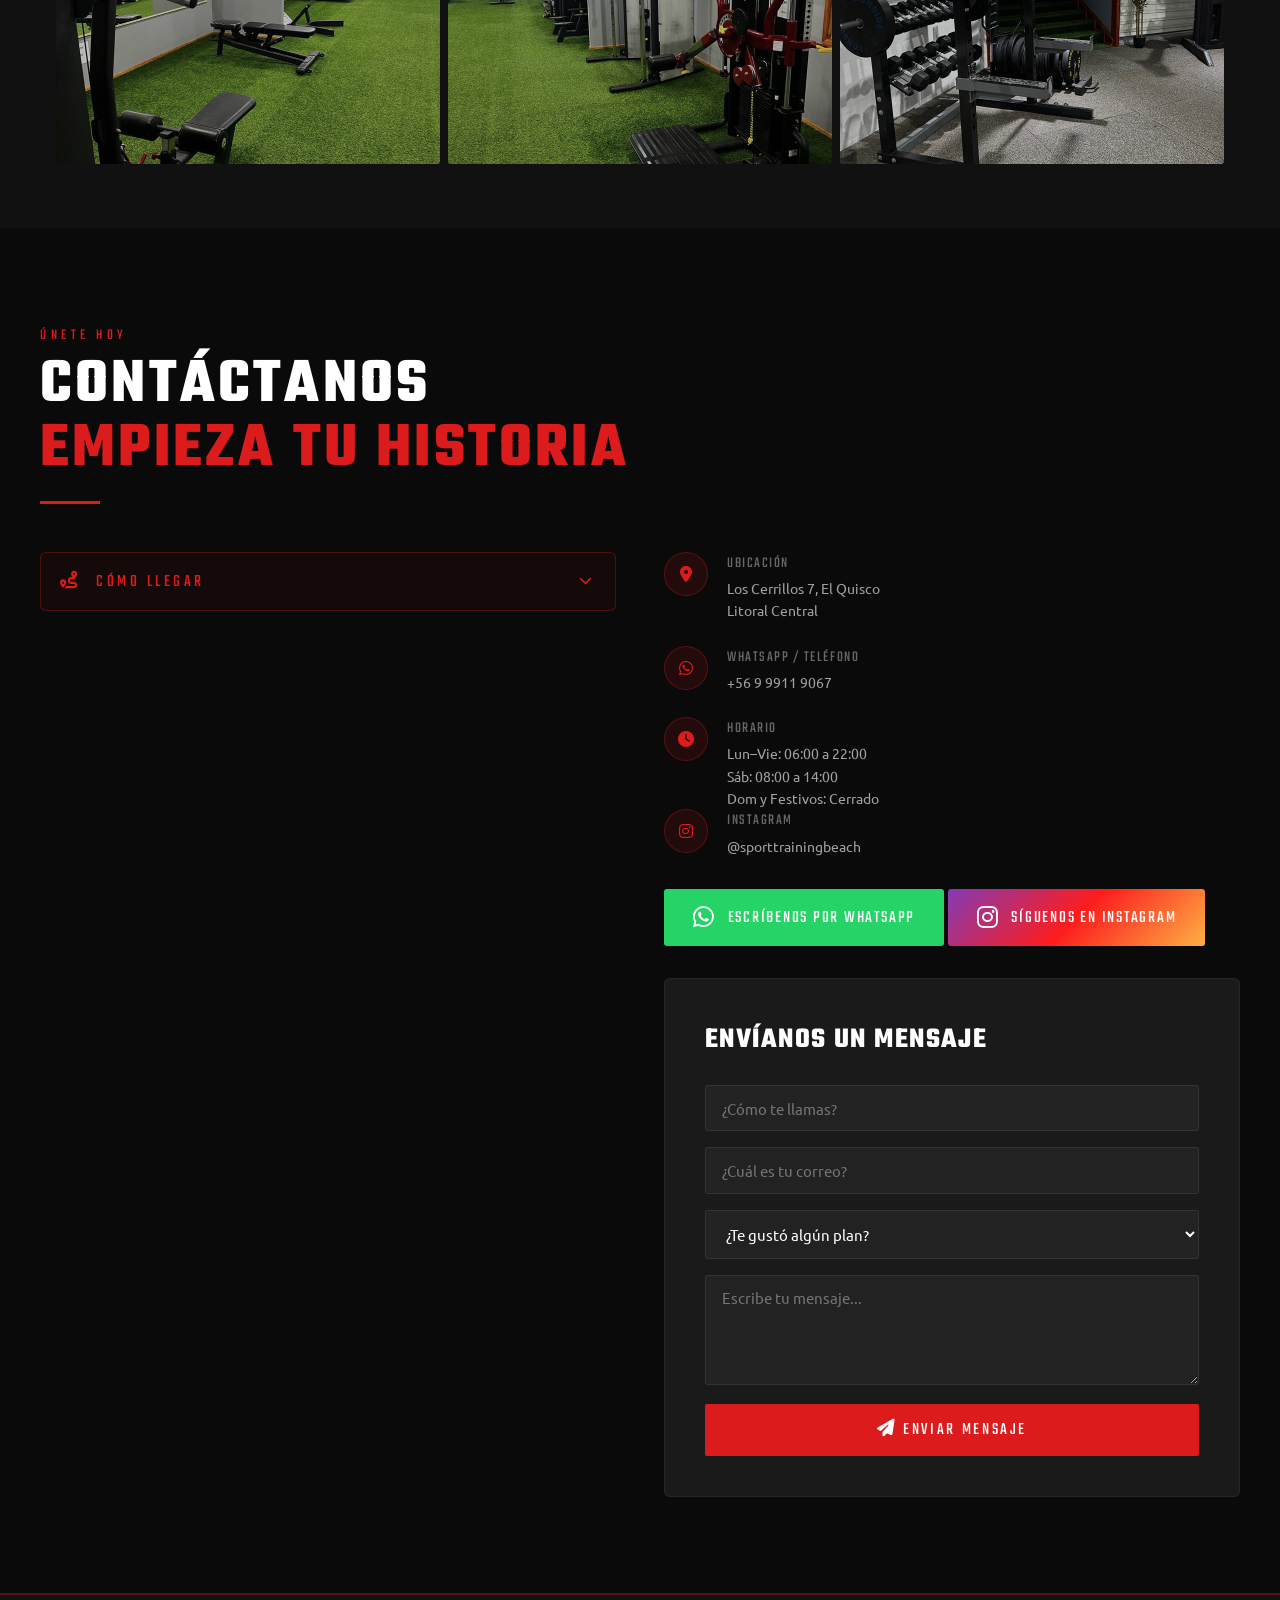
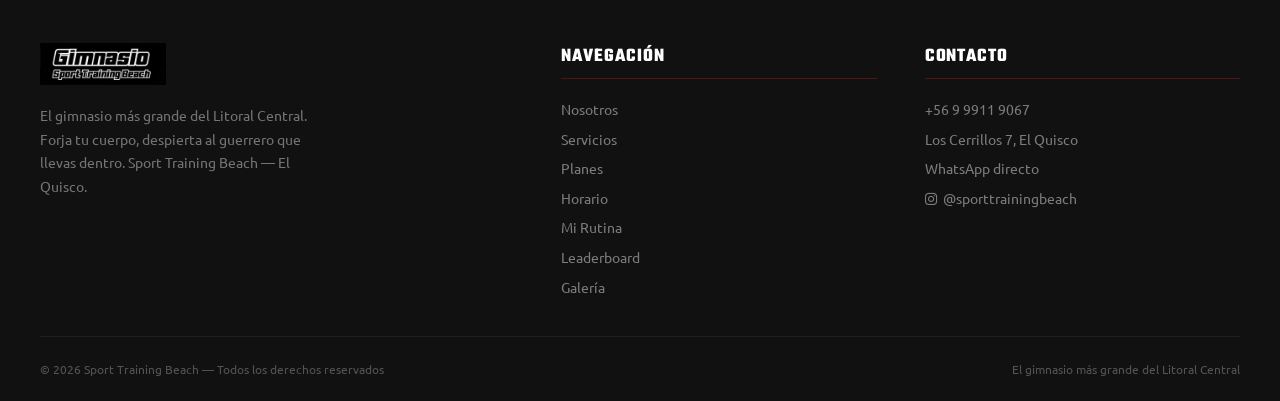
==== commit a2068cc1: "fix: wrap contact info+form in single column to eliminate empty space" ====
--- a/index.html
+++ b/index.html
@@ -367,6 +367,8 @@
 /* ── CONTACTO ── */
 #contacto { background:var(--negro); }
 .contacto-grid { display:grid; grid-template-columns:1fr 1fr; gap:3rem; align-items:start; margin-top:3rem; }
+.contacto-right-col { display:flex; flex-direction:column; gap:2rem; }
+.contacto-form { align-self:start; }
 .contacto-items { display:flex; flex-direction:column; gap:1.5rem; }
 .contacto-item { display:flex; align-items:flex-start; gap:1.2rem; }
 .contacto-item-icon { width:44px; height:44px; background:rgba(220,28,28,0.12); border:1px solid rgba(220,28,28,0.3); border-radius:50%; display:flex; align-items:center; justify-content:center; color:var(--rojo); font-size:1rem; flex-shrink:0; }
@@ -991,6 +993,7 @@
           </div>
         </div>
       </div>
+      <div class="contacto-right-col">
       <div class="contacto-info fade-in">
         <div class="contacto-items">
           <div class="contacto-item">
@@ -1051,6 +1054,7 @@
         <button class="btn btn-rojo" style="width:100%;" onclick="sendMessage()">
           <i class="fas fa-paper-plane"></i> Enviar Mensaje
         </button>
+      </div>
       </div>
     </div>
   </div>
